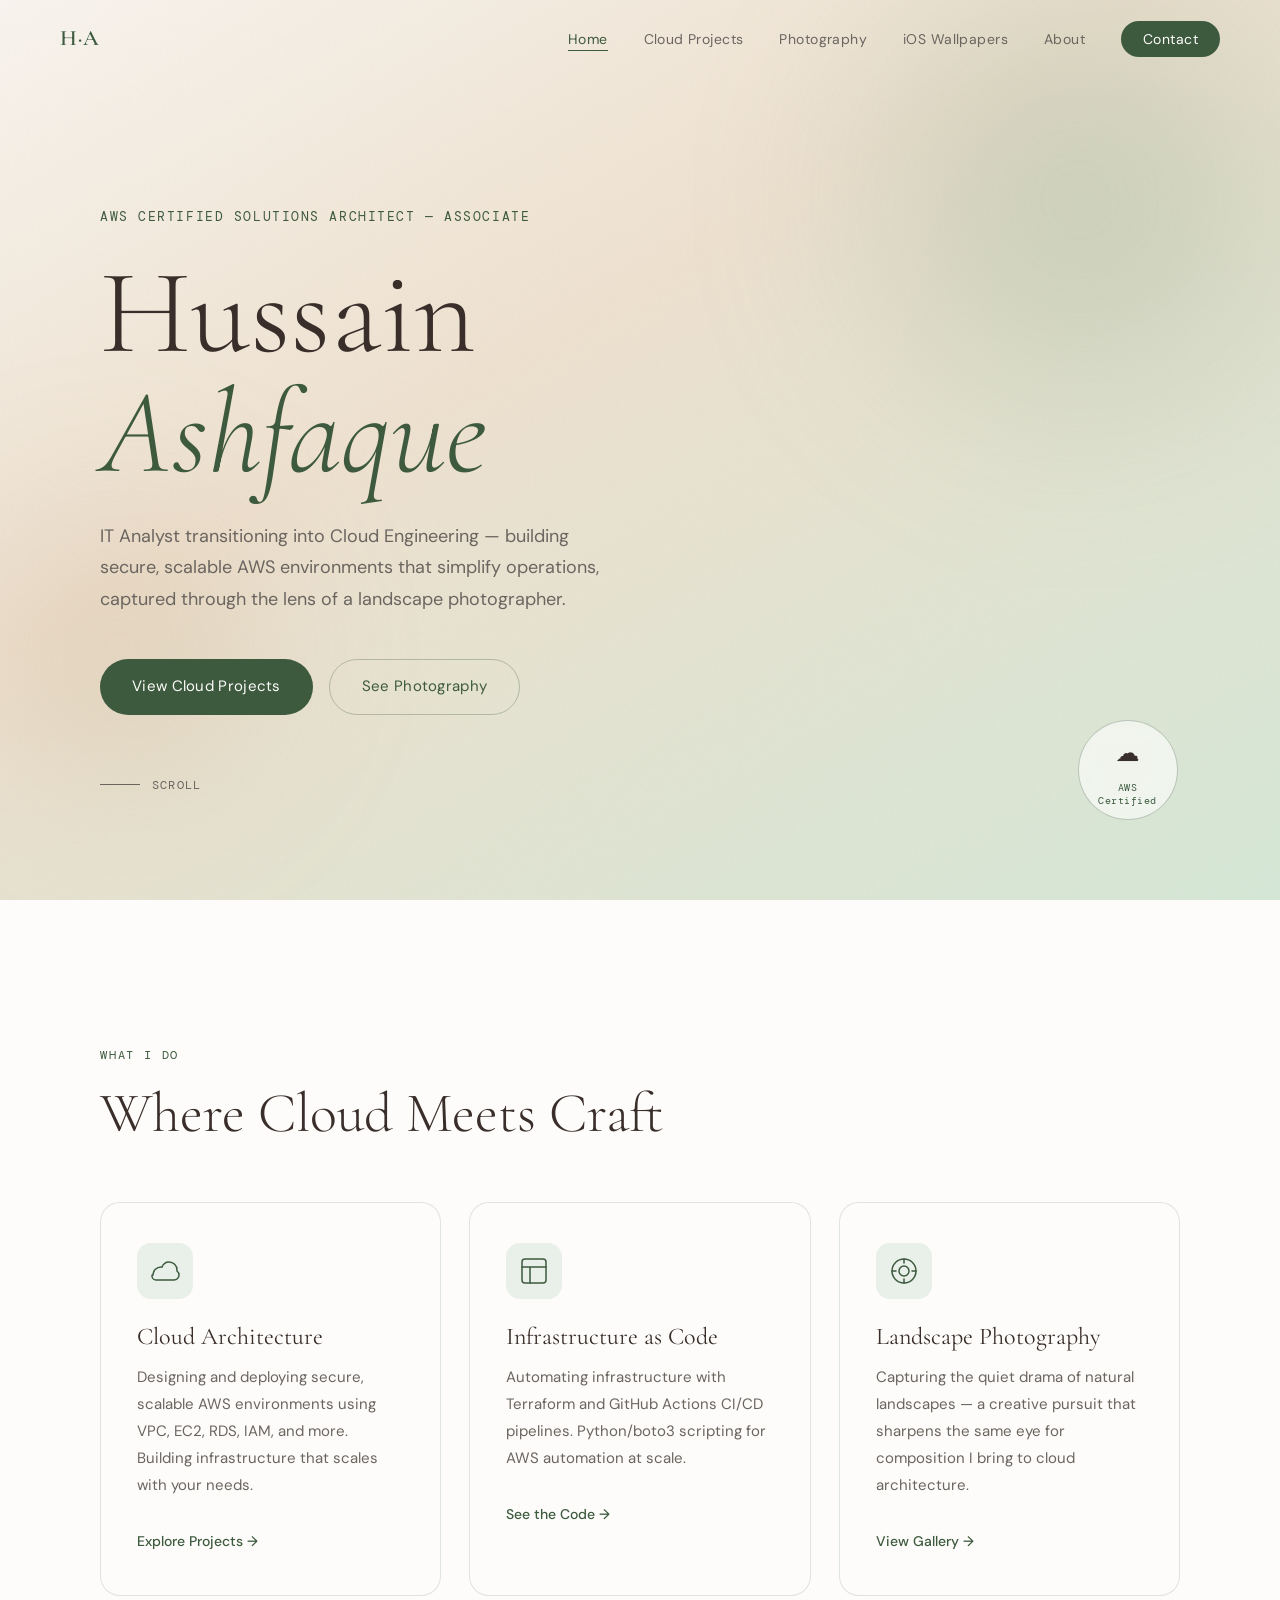
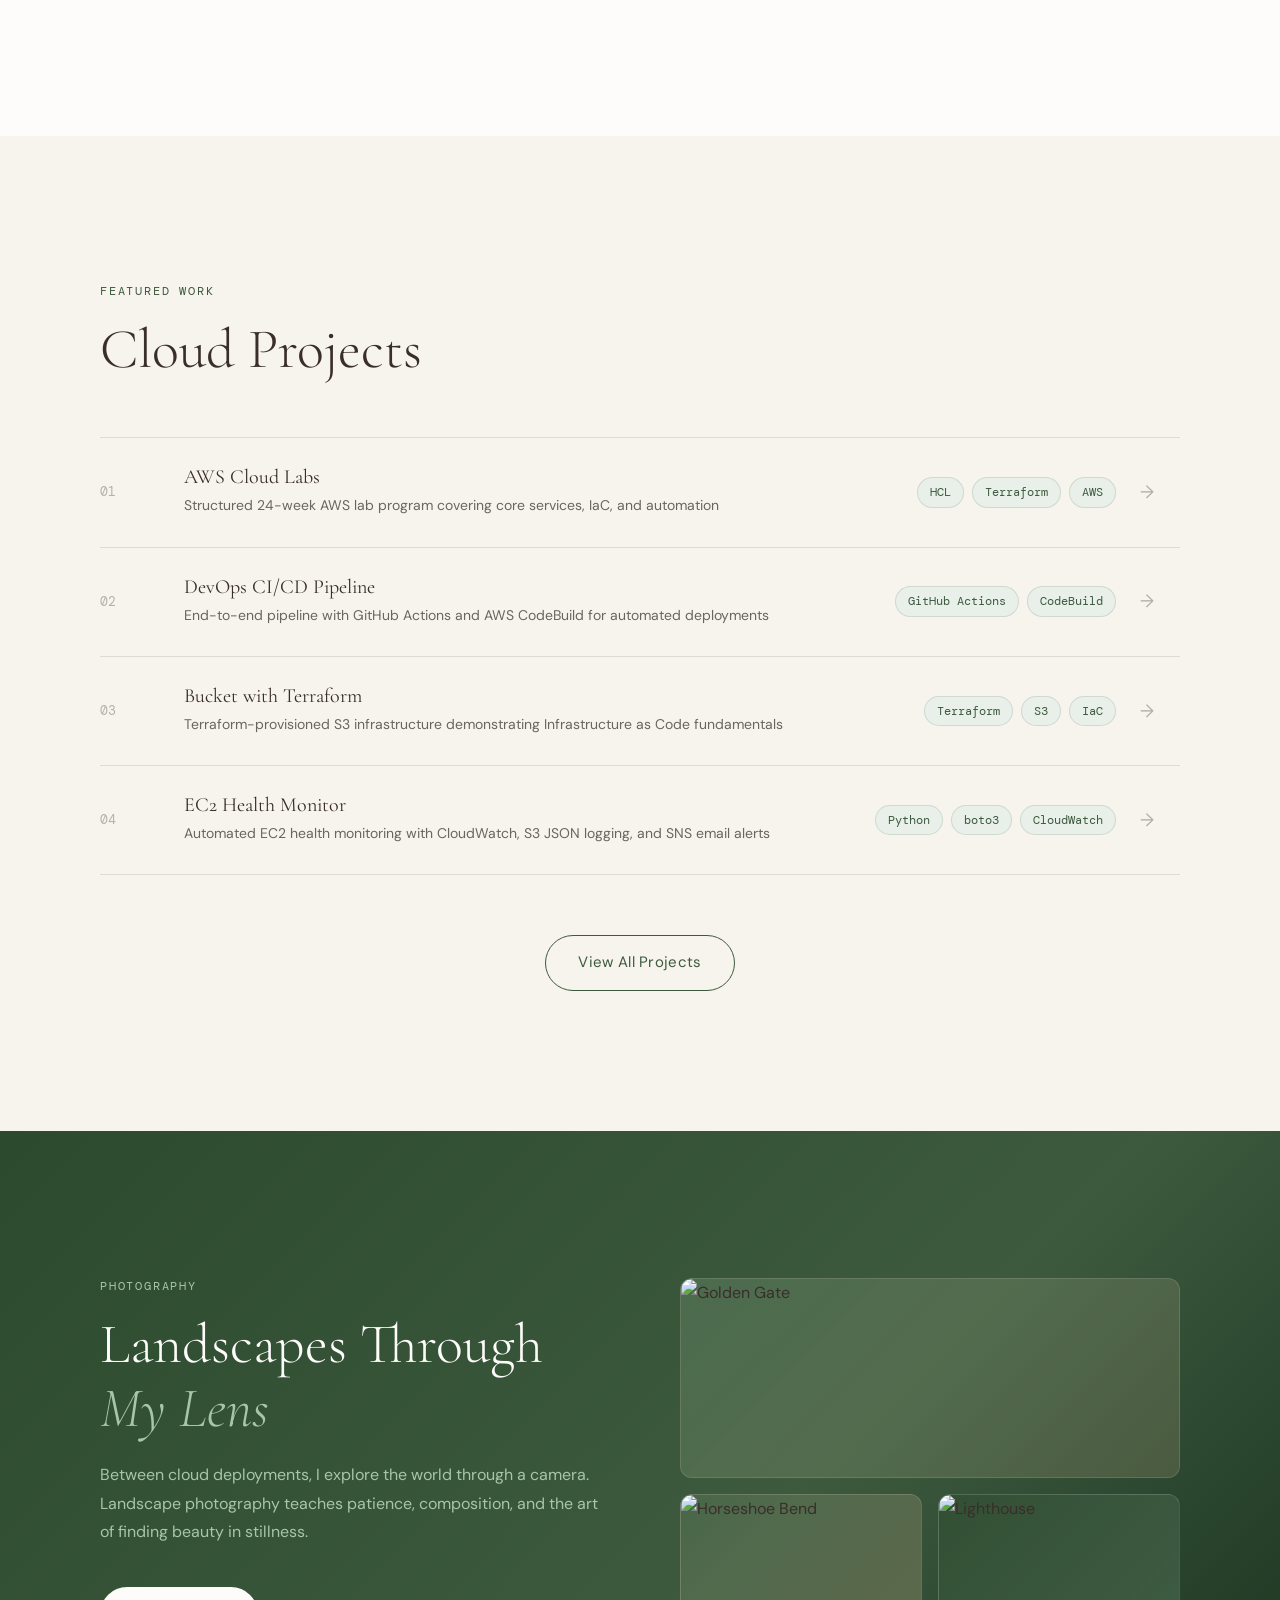
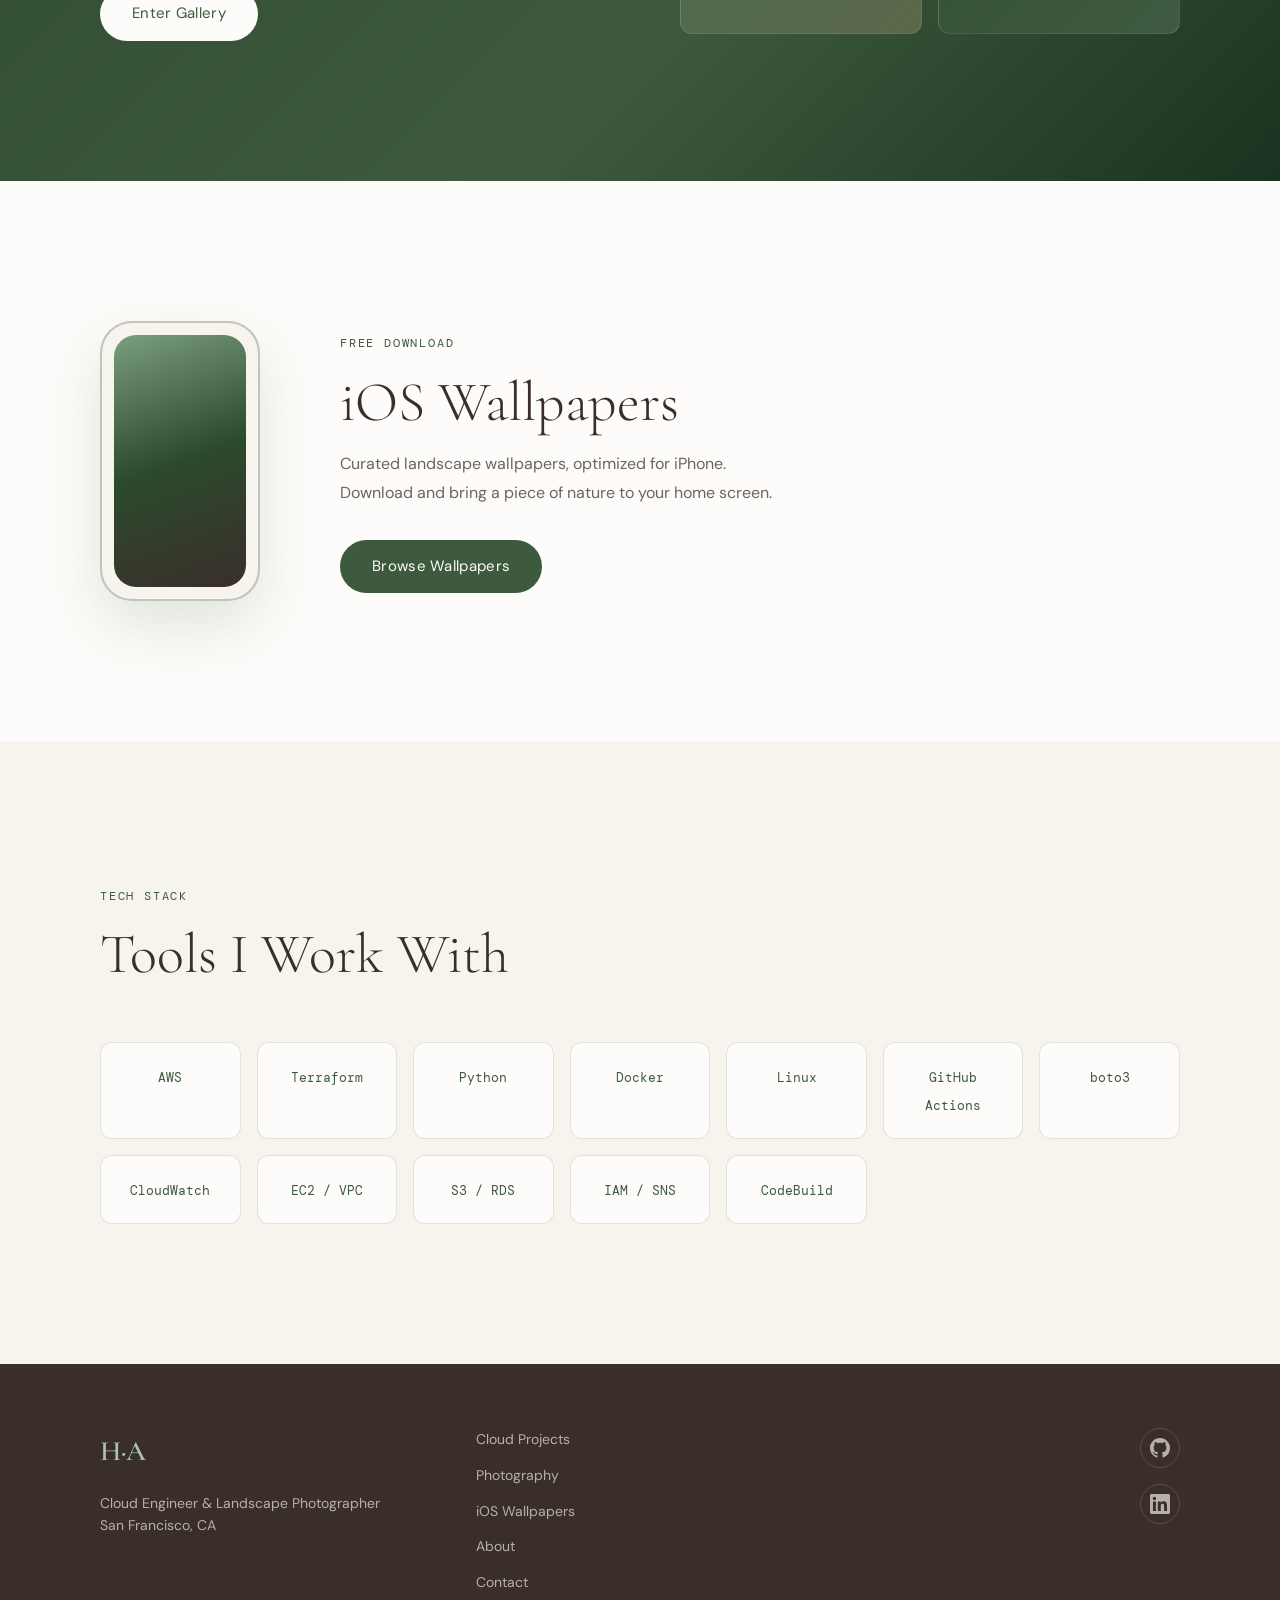
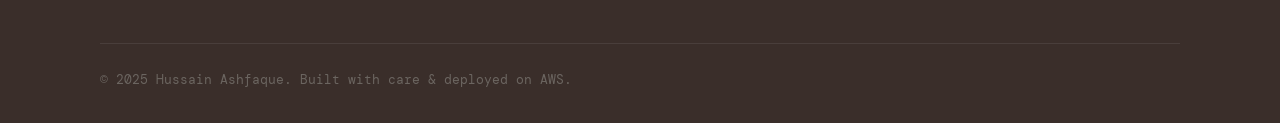
==== index.html @ df6626fd "Updated Photography and wallpapers.html files" ====
<!DOCTYPE html>
<html lang="en">
<head>
  <meta charset="UTF-8" />
  <meta name="viewport" content="width=device-width, initial-scale=1.0" />
  <title>Hussain Ashfaque — Cloud Engineer & Photographer</title>
  <meta name="description" content="AWS Certified Solutions Architect with 4+ years in IT systems and cloud automation. I build secure, scalable AWS environments that simplify operations." />
  <link rel="stylesheet" href="css/main.css" />
  <link rel="preconnect" href="https://fonts.googleapis.com" />
  <link rel="preconnect" href="https://fonts.gstatic.com" crossorigin />
  <link href="https://fonts.googleapis.com/css2?family=Cormorant+Garamond:ital,wght@0,300;0,400;0,600;1,300;1,400&family=DM+Sans:wght@300;400;500&family=DM+Mono:wght@400&display=swap" rel="stylesheet" />
</head>
<body>

  <!-- NAV -->
  <nav class="nav" id="nav">
    <a href="index.html" class="nav-logo">H·A</a>
    <ul class="nav-links">
      <li><a href="index.html" class="nav-link active">Home</a></li>
      <li><a href="pages/aws.html" class="nav-link">Cloud Projects</a></li>
      <li><a href="pages/photography.html" class="nav-link">Photography</a></li>
      <li><a href="pages/wallpapers.html" class="nav-link">iOS Wallpapers</a></li>
      <li><a href="pages/about.html" class="nav-link">About</a></li>
      <li><a href="pages/contact.html" class="nav-link nav-cta">Contact</a></li>
    </ul>
    <button class="nav-hamburger" id="hamburger" aria-label="Menu">
      <span></span><span></span><span></span>
    </button>
  </nav>

  <!-- HERO -->
  <section class="hero">
    <div class="hero-bg">
      <div class="hero-orb hero-orb-1"></div>
      <div class="hero-orb hero-orb-2"></div>
      <div class="hero-grain"></div>
    </div>
    <div class="hero-content">
      <p class="hero-eyebrow fade-up">AWS Certified Solutions Architect — Associate</p>
      <h1 class="hero-name fade-up delay-1">Hussain<br /><em>Ashfaque</em></h1>
      <p class="hero-bio fade-up delay-2">IT Analyst transitioning into Cloud Engineering — building secure, scalable AWS environments that simplify operations, captured through the lens of a landscape photographer.</p>
      <div class="hero-actions fade-up delay-3">
        <a href="pages/aws.html" class="btn btn-primary">View Cloud Projects</a>
        <a href="pages/photography.html" class="btn btn-ghost">See Photography</a>
      </div>
      <div class="hero-scroll fade-up delay-4">
        <span class="scroll-line"></span>
        <span class="scroll-text">Scroll</span>
      </div>
    </div>
    <div class="hero-badge fade-up delay-3">
      <div class="badge-inner">
        <span class="badge-icon">☁️</span>
        <span class="badge-text">AWS<br/>Certified</span>
      </div>
    </div>
  </section>

  <!-- WHAT I DO -->
  <section class="section what-i-do">
    <div class="container">
      <div class="section-header fade-up">
        <span class="section-tag">What I Do</span>
        <h2 class="section-title">Where Cloud Meets Craft</h2>
      </div>
      <div class="cards-grid">
        <div class="card card-feature fade-up">
          <div class="card-icon">
            <svg width="32" height="32" viewBox="0 0 32 32" fill="none"><path d="M4 20C4 15.58 7.58 12 12 12C12.34 12 12.68 12.02 13.01 12.07C14.09 9.12 16.86 7 20 7C24.42 7 28 10.58 28 15C28 15.34 27.98 15.68 27.93 16.01C29.17 16.92 30 18.36 30 20C30 22.76 27.76 25 25 25H7C4.79 25 3 23.21 3 21C3 20.64 3.05 20.3 3.14 19.97" stroke="currentColor" stroke-width="1.5" stroke-linecap="round"/></svg>
          </div>
          <h3 class="card-title">Cloud Architecture</h3>
          <p class="card-text">Designing and deploying secure, scalable AWS environments using VPC, EC2, RDS, IAM, and more. Building infrastructure that scales with your needs.</p>
          <a href="pages/aws.html" class="card-link">Explore Projects →</a>
        </div>
        <div class="card card-feature fade-up delay-1">
          <div class="card-icon">
            <svg width="32" height="32" viewBox="0 0 32 32" fill="none"><rect x="4" y="4" width="24" height="24" rx="3" stroke="currentColor" stroke-width="1.5"/><path d="M4 12H28M12 12V28" stroke="currentColor" stroke-width="1.5" stroke-linecap="round"/></svg>
          </div>
          <h3 class="card-title">Infrastructure as Code</h3>
          <p class="card-text">Automating infrastructure with Terraform and GitHub Actions CI/CD pipelines. Python/boto3 scripting for AWS automation at scale.</p>
          <a href="pages/aws.html" class="card-link">See the Code →</a>
        </div>
        <div class="card card-feature fade-up delay-2">
          <div class="card-icon">
            <svg width="32" height="32" viewBox="0 0 32 32" fill="none"><circle cx="16" cy="16" r="12" stroke="currentColor" stroke-width="1.5"/><circle cx="16" cy="16" r="5" stroke="currentColor" stroke-width="1.5"/><path d="M16 4V8M16 24V28M4 16H8M24 16H28" stroke="currentColor" stroke-width="1.5" stroke-linecap="round"/></svg>
          </div>
          <h3 class="card-title">Landscape Photography</h3>
          <p class="card-text">Capturing the quiet drama of natural landscapes — a creative pursuit that sharpens the same eye for composition I bring to cloud architecture.</p>
          <a href="pages/photography.html" class="card-link">View Gallery →</a>
        </div>
      </div>
    </div>
  </section>

  <!-- FEATURED PROJECTS STRIP -->
  <section class="section featured-strip">
    <div class="container">
      <div class="section-header fade-up">
        <span class="section-tag">Featured Work</span>
        <h2 class="section-title">Cloud Projects</h2>
      </div>
      <div class="projects-list">

        <a href="pages/aws.html" class="project-row fade-up">
          <div class="project-num">01</div>
          <div class="project-info">
            <h3>AWS Cloud Labs</h3>
            <p>Structured 24-week AWS lab program covering core services, IaC, and automation</p>
          </div>
          <div class="project-tags">
            <span class="tag">HCL</span><span class="tag">Terraform</span><span class="tag">AWS</span>
          </div>
          <div class="project-arrow">→</div>
        </a>

        <a href="pages/aws.html" class="project-row fade-up delay-1">
          <div class="project-num">02</div>
          <div class="project-info">
            <h3>DevOps CI/CD Pipeline</h3>
            <p>End-to-end pipeline with GitHub Actions and AWS CodeBuild for automated deployments</p>
          </div>
          <div class="project-tags">
            <span class="tag">GitHub Actions</span><span class="tag">CodeBuild</span>
          </div>
          <div class="project-arrow">→</div>
        </a>

        <a href="pages/aws.html" class="project-row fade-up delay-2">
          <div class="project-num">03</div>
          <div class="project-info">
            <h3>Bucket with Terraform</h3>
            <p>Terraform-provisioned S3 infrastructure demonstrating Infrastructure as Code fundamentals</p>
          </div>
          <div class="project-tags">
            <span class="tag">Terraform</span><span class="tag">S3</span><span class="tag">IaC</span>
          </div>
          <div class="project-arrow">→</div>
        </a>

        <a href="pages/aws.html" class="project-row fade-up delay-3">
          <div class="project-num">04</div>
          <div class="project-info">
            <h3>EC2 Health Monitor</h3>
            <p>Automated EC2 health monitoring with CloudWatch, S3 JSON logging, and SNS email alerts</p>
          </div>
          <div class="project-tags">
            <span class="tag">Python</span><span class="tag">boto3</span><span class="tag">CloudWatch</span>
          </div>
          <div class="project-arrow">→</div>
        </a>

      </div>
      <div class="section-cta fade-up">
        <a href="pages/aws.html" class="btn btn-outline">View All Projects</a>
      </div>
    </div>
  </section>

  <!-- PHOTOGRAPHY TEASER -->
  <section class="section photo-teaser">
    <div class="photo-teaser-bg"></div>
    <div class="container">
      <div class="photo-teaser-inner fade-up">
        <div class="photo-teaser-text">
          <span class="section-tag light">Photography</span>
          <h2 class="section-title light">Landscapes Through<br /><em style="color:#A8C5AC;font-style:italic;">My Lens</em></h2>
          <p class="photo-teaser-desc">Between cloud deployments, I explore the world through a camera. Landscape photography teaches patience, composition, and the art of finding beauty in stillness.</p>
          <a href="pages/photography.html" class="btn btn-light">Enter Gallery</a>
        </div>
        <div class="photo-teaser-grid">
          <div class="photo-placeholder p1" style="overflow:hidden;border-radius:12px;">
            <img src="https://dr7d2fsy81lyi.cloudfront.net/photos/photo-08.JPG" alt="Golden Gate" style="width:100%;height:200px;object-fit:cover;display:block;transition:transform 0.4s;" onmouseover="this.style.transform='scale(1.04)'" onmouseout="this.style.transform='scale(1)'" />
          </div>
          <div class="photo-placeholder p2" style="overflow:hidden;border-radius:12px;">
            <img src="https://dr7d2fsy81lyi.cloudfront.net/photos/photo-18.JPG" alt="Horseshoe Bend" style="width:100%;height:140px;object-fit:cover;display:block;transition:transform 0.4s;" onmouseover="this.style.transform='scale(1.04)'" onmouseout="this.style.transform='scale(1)'" />
          </div>
          <div class="photo-placeholder p3" style="overflow:hidden;border-radius:12px;">
            <img src="https://dr7d2fsy81lyi.cloudfront.net/photos/photo-13.JPG" alt="Lighthouse" style="width:100%;height:140px;object-fit:cover;display:block;transition:transform 0.4s;" onmouseover="this.style.transform='scale(1.04)'" onmouseout="this.style.transform='scale(1)'" />
          </div>
        </div>
      </div>
    </div>
  </section>

  <!-- WALLPAPER CTA -->
  <section class="section wallpaper-cta">
    <div class="container">
      <div class="wallpaper-cta-inner fade-up">
        <div class="phone-mockup">
          <div class="phone-screen"></div>
        </div>
        <div class="wallpaper-text">
          <span class="section-tag">Free Download</span>
          <h2 class="section-title">iOS Wallpapers</h2>
          <p>Curated landscape wallpapers, optimized for iPhone. Download and bring a piece of nature to your home screen.</p>
          <a href="pages/wallpapers.html" class="btn btn-primary">Browse Wallpapers</a>
        </div>
      </div>
    </div>
  </section>

  <!-- TECH STACK -->
  <section class="section tech-stack">
    <div class="container">
      <div class="section-header fade-up">
        <span class="section-tag">Tech Stack</span>
        <h2 class="section-title">Tools I Work With</h2>
      </div>
      <div class="tech-grid fade-up">
        <div class="tech-item"><span class="tech-name">AWS</span></div>
        <div class="tech-item"><span class="tech-name">Terraform</span></div>
        <div class="tech-item"><span class="tech-name">Python</span></div>
        <div class="tech-item"><span class="tech-name">Docker</span></div>
        <div class="tech-item"><span class="tech-name">Linux</span></div>
        <div class="tech-item"><span class="tech-name">GitHub Actions</span></div>
        <div class="tech-item"><span class="tech-name">boto3</span></div>
        <div class="tech-item"><span class="tech-name">CloudWatch</span></div>
        <div class="tech-item"><span class="tech-name">EC2 / VPC</span></div>
        <div class="tech-item"><span class="tech-name">S3 / RDS</span></div>
        <div class="tech-item"><span class="tech-name">IAM / SNS</span></div>
        <div class="tech-item"><span class="tech-name">CodeBuild</span></div>
      </div>
    </div>
  </section>

  <!-- FOOTER -->
  <footer class="footer">
    <div class="container">
      <div class="footer-inner">
        <div class="footer-left">
          <a href="index.html" class="footer-logo">H·A</a>
          <p class="footer-tagline">Cloud Engineer & Landscape Photographer<br/>San Francisco, CA</p>
        </div>
        <div class="footer-links">
          <a href="pages/aws.html">Cloud Projects</a>
          <a href="pages/photography.html">Photography</a>
          <a href="pages/wallpapers.html">iOS Wallpapers</a>
          <a href="pages/about.html">About</a>
          <a href="pages/contact.html">Contact</a>
        </div>
        <div class="footer-social">
          <a href="https://github.com/nainashee" target="_blank" class="social-link" aria-label="GitHub">
            <svg width="20" height="20" viewBox="0 0 24 24" fill="currentColor"><path d="M12 0C5.37 0 0 5.37 0 12c0 5.31 3.435 9.795 8.205 11.385.6.105.825-.255.825-.57 0-.285-.015-1.23-.015-2.235-3.015.555-3.795-.735-4.035-1.41-.135-.345-.72-1.41-1.23-1.695-.42-.225-1.02-.78-.015-.795.945-.015 1.62.87 1.845 1.23 1.08 1.815 2.805 1.305 3.495.99.105-.78.42-1.305.765-1.605-2.67-.3-5.46-1.335-5.46-5.925 0-1.305.465-2.385 1.23-3.225-.12-.3-.54-1.53.12-3.18 0 0 1.005-.315 3.3 1.23.96-.27 1.98-.405 3-.405s2.04.135 3 .405c2.295-1.56 3.3-1.23 3.3-1.23.66 1.65.24 2.88.12 3.18.765.84 1.23 1.905 1.23 3.225 0 4.605-2.805 5.625-5.475 5.925.435.375.81 1.095.81 2.22 0 1.605-.015 2.895-.015 3.3 0 .315.225.69.825.57A12.02 12.02 0 0 0 24 12c0-6.63-5.37-12-12-12z"/></svg>
          </a>
          <a href="https://www.linkedin.com/in/hussain-ashfaque/" target="_blank" class="social-link" aria-label="LinkedIn">
            <svg width="20" height="20" viewBox="0 0 24 24" fill="currentColor"><path d="M20.447 20.452h-3.554v-5.569c0-1.328-.027-3.037-1.852-3.037-1.853 0-2.136 1.445-2.136 2.939v5.667H9.351V9h3.414v1.561h.046c.477-.9 1.637-1.85 3.37-1.85 3.601 0 4.267 2.37 4.267 5.455v6.286zM5.337 7.433a2.062 2.062 0 0 1-2.063-2.065 2.064 2.064 0 1 1 2.063 2.065zm1.782 13.019H3.555V9h3.564v11.452zM22.225 0H1.771C.792 0 0 .774 0 1.729v20.542C0 23.227.792 24 1.771 24h20.451C23.2 24 24 23.227 24 22.271V1.729C24 .774 23.2 0 22.222 0h.003z"/></svg>
          </a>
        </div>
      </div>
      <div class="footer-bottom">
        <p>© 2025 Hussain Ashfaque. Built with care & deployed on AWS.</p>
      </div>
    </div>
  </footer>

  <script src="js/main.js"></script>
</body>
</html>
---- css/main.css ----
/* =============================================
   HUSSAIN ASHFAQUE PORTFOLIO — DESIGN SYSTEM
   Nature-inspired · Earthy Greens · Modern
   ============================================= */

:root {
  /* Earthy Green Palette */
  --moss:        #3D5A3E;
  --forest:      #2C4A2D;
  --sage:        #7A9E7E;
  --sage-light:  #A8C5AC;
  --sage-pale:   #E8F0E9;
  --clay:        #8B6355;
  --sand:        #C4A882;
  --sand-light:  #EDE0CE;
  --cream:       #F7F3ED;
  --bark:        #3A2E2A;
  --stone:       #6B6560;
  --stone-light: #B5B0AB;
  --white:       #FDFCFA;

  /* Functional */
  --bg:          var(--white);
  --bg-section:  var(--cream);
  --text:        var(--bark);
  --text-muted:  var(--stone);
  --border:      rgba(61,90,62,0.15);
  --border-dark: rgba(61,90,62,0.3);
  --accent:      var(--moss);
  --accent-dark: var(--forest);

  /* Typography */
  --font-serif:  'Cormorant Garamond', Georgia, serif;
  --font-sans:   'DM Sans', system-ui, sans-serif;
  --font-mono:   'DM Mono', monospace;

  /* Spacing */
  --section-pad: clamp(80px, 12vw, 140px);
  --container:   1200px;
  --radius:      12px;
  --radius-lg:   20px;

  /* Transitions */
  --ease:        cubic-bezier(0.25, 0.46, 0.45, 0.94);
  --ease-spring: cubic-bezier(0.34, 1.56, 0.64, 1);
}

/* ── RESET ── */
*, *::before, *::after { box-sizing: border-box; margin: 0; padding: 0; }
html { scroll-behavior: smooth; -webkit-font-smoothing: antialiased; }
body {
  font-family: var(--font-sans);
  background: var(--bg);
  color: var(--text);
  font-size: 16px;
  line-height: 1.7;
  overflow-x: hidden;
}
img { display: block; max-width: 100%; }
a { text-decoration: none; color: inherit; }
ul { list-style: none; }
button { cursor: pointer; border: none; background: none; font-family: inherit; }

/* ── TYPOGRAPHY ── */
h1, h2, h3, h4 { font-family: var(--font-serif); font-weight: 300; line-height: 1.15; }
h1 { font-size: clamp(52px, 8vw, 96px); }
h2 { font-size: clamp(36px, 5vw, 56px); }
h3 { font-size: clamp(22px, 3vw, 28px); font-weight: 400; }
p  { font-size: 16px; color: var(--text-muted); line-height: 1.8; }
em { font-style: italic; color: var(--moss); }

/* ── CONTAINER ── */
.container {
  max-width: var(--container);
  margin: 0 auto;
  padding: 0 clamp(20px, 5vw, 60px);
}

/* ── SCROLL ANIMATIONS ── */
.fade-up {
  opacity: 0;
  transform: translateY(32px);
  transition: opacity 0.8s var(--ease), transform 0.8s var(--ease);
}
.fade-up.visible { opacity: 1; transform: translateY(0); }
.delay-1 { transition-delay: 0.1s !important; }
.delay-2 { transition-delay: 0.2s !important; }
.delay-3 { transition-delay: 0.3s !important; }
.delay-4 { transition-delay: 0.4s !important; }

/* ══════════════════════════════════════════════
   NAV
══════════════════════════════════════════════ */
.nav {
  position: fixed; top: 0; left: 0; right: 0; z-index: 100;
  display: flex; align-items: center; justify-content: space-between;
  padding: 20px clamp(20px, 5vw, 60px);
  transition: background 0.4s var(--ease), backdrop-filter 0.4s, padding 0.3s;
}
.nav.scrolled {
  background: rgba(253, 252, 250, 0.92);
  backdrop-filter: blur(16px);
  padding: 14px clamp(20px, 5vw, 60px);
  border-bottom: 1px solid var(--border);
}
.nav-logo {
  font-family: var(--font-serif);
  font-size: 22px;
  font-weight: 600;
  color: var(--moss);
  letter-spacing: 0.05em;
  transition: color 0.2s;
}
.nav-logo:hover { color: var(--forest); }
.nav-links {
  display: flex; align-items: center; gap: 36px;
}
.nav-link {
  font-size: 14px; font-weight: 400;
  color: var(--text-muted);
  letter-spacing: 0.03em;
  transition: color 0.2s;
  position: relative;
}
.nav-link::after {
  content: '';
  position: absolute; bottom: -3px; left: 0; right: 0; height: 1px;
  background: var(--moss);
  transform: scaleX(0);
  transform-origin: left;
  transition: transform 0.3s var(--ease);
}
.nav-link:hover, .nav-link.active { color: var(--moss); }
.nav-link:hover::after, .nav-link.active::after { transform: scaleX(1); }
.nav-cta {
  padding: 9px 22px;
  background: var(--moss);
  color: var(--white) !important;
  border-radius: 100px;
  transition: background 0.2s, transform 0.2s !important;
}
.nav-cta::after { display: none !important; }
.nav-cta:hover { background: var(--forest); transform: translateY(-1px) !important; }
.nav-hamburger { display: none; flex-direction: column; gap: 5px; }
.nav-hamburger span {
  display: block; width: 24px; height: 1.5px;
  background: var(--text);
  transition: transform 0.3s;
}

/* ══════════════════════════════════════════════
   HERO
══════════════════════════════════════════════ */
.hero {
  min-height: 100vh;
  display: flex; align-items: center;
  position: relative; overflow: hidden;
  padding-top: 100px;
}
.hero-bg {
  position: absolute; inset: 0; z-index: 0;
  background: linear-gradient(150deg, var(--cream) 0%, var(--sand-light) 40%, #d4e6d5 100%);
}
.hero-orb {
  position: absolute; border-radius: 50%;
  filter: blur(80px); opacity: 0.35;
}
.hero-orb-1 {
  width: 600px; height: 600px;
  background: radial-gradient(circle, var(--sage) 0%, transparent 70%);
  top: -100px; right: -100px;
  animation: orbFloat 8s ease-in-out infinite;
}
.hero-orb-2 {
  width: 400px; height: 400px;
  background: radial-gradient(circle, var(--sand) 0%, transparent 70%);
  bottom: 50px; left: -80px;
  animation: orbFloat 10s ease-in-out infinite reverse;
}
@keyframes orbFloat {
  0%, 100% { transform: translate(0, 0) scale(1); }
  50% { transform: translate(20px, -30px) scale(1.05); }
}
.hero-grain {
  position: absolute; inset: 0;
  background-image: url("data:image/svg+xml,%3Csvg viewBox='0 0 256 256' xmlns='http://www.w3.org/2000/svg'%3E%3Cfilter id='noise'%3E%3CfeTurbulence type='fractalNoise' baseFrequency='0.9' numOctaves='4' stitchTiles='stitch'/%3E%3C/filter%3E%3Crect width='100%25' height='100%25' filter='url(%23noise)' opacity='0.04'/%3E%3C/svg%3E");
  opacity: 0.5;
}
.hero-content {
  position: relative; z-index: 1;
  max-width: var(--container);
  margin: 0 auto;
  padding: 0 clamp(20px, 5vw, 60px);
  width: 100%;
}
.hero-eyebrow {
  font-family: var(--font-mono);
  font-size: 13px;
  color: var(--moss);
  letter-spacing: 0.12em;
  text-transform: uppercase;
  margin-bottom: 24px;
}
.hero-name {
  font-size: clamp(64px, 10vw, 120px);
  font-weight: 300;
  line-height: 1.0;
  color: var(--bark);
  margin-bottom: 28px;
  max-width: 700px;
}
.hero-bio {
  font-size: 18px;
  color: var(--stone);
  max-width: 520px;
  line-height: 1.75;
  margin-bottom: 44px;
}
.hero-actions { display: flex; gap: 16px; flex-wrap: wrap; margin-bottom: 60px; }
.hero-scroll {
  display: flex; align-items: center; gap: 12px;
}
.scroll-line {
  display: block; width: 40px; height: 1px;
  background: var(--stone);
  animation: scrollLine 2s ease-in-out infinite;
}
@keyframes scrollLine {
  0%,100% { width: 40px; opacity: 1; }
  50% { width: 60px; opacity: 0.5; }
}
.scroll-text {
  font-size: 12px;
  font-family: var(--font-mono);
  color: var(--stone);
  letter-spacing: 0.1em;
  text-transform: uppercase;
}
.hero-badge {
  position: absolute; right: clamp(40px, 8vw, 120px); bottom: 80px;
  z-index: 1;
}
.badge-inner {
  display: flex; flex-direction: column; align-items: center;
  gap: 8px;
  width: 100px; height: 100px;
  border: 1px solid var(--border-dark);
  border-radius: 50%;
  justify-content: center;
  background: rgba(255,255,255,0.6);
  backdrop-filter: blur(10px);
  animation: badgeSpin 20s linear infinite;
}
@keyframes badgeSpin {
  0% { transform: rotate(0deg); }
  100% { transform: rotate(360deg); }
}
.badge-inner .badge-icon { font-size: 24px; }
.badge-inner .badge-text {
  font-family: var(--font-mono);
  font-size: 10px; text-align: center;
  line-height: 1.3;
  color: var(--moss); letter-spacing: 0.05em;
}

/* ══════════════════════════════════════════════
   BUTTONS
══════════════════════════════════════════════ */
.btn {
  display: inline-flex; align-items: center;
  gap: 8px;
  padding: 14px 32px;
  border-radius: 100px;
  font-family: var(--font-sans);
  font-size: 15px; font-weight: 400;
  letter-spacing: 0.02em;
  transition: all 0.25s var(--ease);
}
.btn-primary {
  background: var(--moss);
  color: var(--white);
}
.btn-primary:hover {
  background: var(--forest);
  transform: translateY(-2px);
  box-shadow: 0 8px 24px rgba(61,90,62,0.3);
}
.btn-ghost {
  background: transparent;
  color: var(--moss);
  border: 1px solid var(--border-dark);
}
.btn-ghost:hover {
  background: var(--moss);
  color: var(--white);
  border-color: var(--moss);
  transform: translateY(-2px);
}
.btn-outline {
  background: transparent;
  color: var(--moss);
  border: 1px solid var(--moss);
}
.btn-outline:hover {
  background: var(--moss);
  color: var(--white);
  transform: translateY(-2px);
}
.btn-light {
  background: var(--white);
  color: var(--moss);
}
.btn-light:hover {
  background: var(--cream);
  transform: translateY(-2px);
  box-shadow: 0 8px 24px rgba(0,0,0,0.12);
}

/* ══════════════════════════════════════════════
   SECTION COMMON
══════════════════════════════════════════════ */
.section { padding: var(--section-pad) 0; }
.section-tag {
  display: inline-block;
  font-family: var(--font-mono);
  font-size: 12px;
  color: var(--moss);
  letter-spacing: 0.15em;
  text-transform: uppercase;
  margin-bottom: 16px;
}
.section-tag.light { color: var(--sage-light); }
.section-title { margin-bottom: 48px; color: var(--bark); }
.section-title.light { color: var(--white); }
.section-header { margin-bottom: 0; }
.section-cta { text-align: center; margin-top: 60px; }

/* ══════════════════════════════════════════════
   WHAT I DO — CARDS
══════════════════════════════════════════════ */
.what-i-do { background: var(--bg); }
.cards-grid {
  display: grid;
  grid-template-columns: repeat(auto-fit, minmax(300px, 1fr));
  gap: 28px;
  margin-top: 56px;
}
.card {
  padding: 40px 36px;
  border-radius: var(--radius-lg);
  border: 1px solid var(--border);
  background: var(--white);
  transition: transform 0.3s var(--ease), box-shadow 0.3s var(--ease), border-color 0.3s;
}
.card:hover {
  transform: translateY(-6px);
  box-shadow: 0 20px 60px rgba(61,90,62,0.1);
  border-color: var(--border-dark);
}
.card-icon {
  width: 56px; height: 56px;
  border-radius: 14px;
  background: var(--sage-pale);
  display: flex; align-items: center; justify-content: center;
  margin-bottom: 24px;
  color: var(--moss);
  transition: background 0.2s, transform 0.3s var(--ease-spring);
}
.card:hover .card-icon {
  background: var(--moss);
  color: var(--white);
  transform: scale(1.05) rotate(-3deg);
}
.card-title {
  font-size: 24px; margin-bottom: 14px; color: var(--bark);
}
.card-text { margin-bottom: 28px; font-size: 15px; }
.card-link {
  font-size: 14px; font-weight: 500;
  color: var(--moss);
  display: inline-flex; align-items: center; gap: 6px;
  transition: gap 0.2s;
}
.card-link:hover { gap: 10px; }

/* ══════════════════════════════════════════════
   FEATURED PROJECTS
══════════════════════════════════════════════ */
.featured-strip { background: var(--bg-section); }
.projects-list {
  display: flex; flex-direction: column; gap: 0;
  margin-top: 56px;
  border-top: 1px solid var(--border);
}
.project-row {
  display: grid;
  grid-template-columns: 60px 1fr auto 40px;
  align-items: center;
  gap: 24px;
  padding: 28px 0;
  border-bottom: 1px solid var(--border);
  transition: background 0.2s, padding 0.2s;
  cursor: pointer;
}
.project-row:hover {
  padding-left: 16px;
  padding-right: 16px;
  background: var(--white);
  border-radius: var(--radius);
  border-color: transparent;
}
.project-num {
  font-family: var(--font-mono);
  font-size: 13px;
  color: var(--stone-light);
}
.project-info h3 { font-size: 20px; margin-bottom: 4px; color: var(--bark); }
.project-info p { font-size: 14px; margin: 0; }
.project-tags { display: flex; gap: 8px; flex-wrap: wrap; justify-content: flex-end; }
.tag {
  display: inline-block;
  padding: 4px 12px;
  border-radius: 100px;
  font-size: 12px;
  font-family: var(--font-mono);
  background: var(--sage-pale);
  color: var(--moss);
  border: 1px solid var(--border);
}
.project-arrow {
  font-size: 18px;
  color: var(--stone-light);
  transition: transform 0.2s, color 0.2s;
}
.project-row:hover .project-arrow {
  transform: translate(4px, -2px);
  color: var(--moss);
}

/* ══════════════════════════════════════════════
   PHOTOGRAPHY TEASER
══════════════════════════════════════════════ */
.photo-teaser {
  background: var(--forest);
  position: relative; overflow: hidden;
}
.photo-teaser-bg {
  position: absolute; inset: 0;
  background: linear-gradient(135deg, var(--forest) 0%, var(--moss) 60%, #1a3320 100%);
}
.photo-teaser-inner {
  position: relative; z-index: 1;
  display: grid;
  grid-template-columns: 1fr 1fr;
  gap: 80px; align-items: center;
}
.photo-teaser-text .section-title { margin-bottom: 20px; }
.photo-teaser-desc {
  color: var(--sage-light);
  margin-bottom: 40px;
  font-size: 16px;
}
.photo-teaser-grid {
  display: grid;
  grid-template-columns: 1fr 1fr;
  grid-template-rows: auto auto;
  gap: 16px;
}
.photo-placeholder {
  border-radius: var(--radius);
  background: rgba(255,255,255,0.08);
  border: 1px solid rgba(255,255,255,0.12);
  transition: transform 0.3s var(--ease);
}
.photo-placeholder:hover { transform: scale(1.02); }
.p1 { height: 200px; grid-column: 1 / -1; background: linear-gradient(135deg, rgba(122,158,126,0.3), rgba(196,168,130,0.2)); }
.p2 { height: 140px; background: linear-gradient(135deg, rgba(122,158,126,0.2), rgba(196,168,130,0.3)); }
.p3 { height: 140px; background: linear-gradient(135deg, rgba(44,74,45,0.4), rgba(122,158,126,0.3)); }

/* ══════════════════════════════════════════════
   WALLPAPER CTA
══════════════════════════════════════════════ */
.wallpaper-cta { background: var(--bg); }
.wallpaper-cta-inner {
  display: flex; align-items: center;
  gap: 80px;
}
.phone-mockup {
  flex-shrink: 0;
  width: 160px; height: 280px;
  border: 2px solid var(--border-dark);
  border-radius: 32px;
  padding: 12px;
  background: var(--cream);
  box-shadow: 0 24px 60px rgba(61,90,62,0.15);
  transition: transform 0.4s var(--ease-spring);
}
.wallpaper-cta-inner:hover .phone-mockup { transform: rotate(-3deg) translateY(-8px); }
.phone-screen {
  width: 100%; height: 100%;
  border-radius: 22px;
  background: linear-gradient(160deg, var(--sage) 0%, var(--forest) 50%, var(--bark) 100%);
}
.wallpaper-text .section-title { margin-bottom: 16px; }
.wallpaper-text p { margin-bottom: 32px; max-width: 440px; }

/* ══════════════════════════════════════════════
   TECH STACK
══════════════════════════════════════════════ */
.tech-stack { background: var(--bg-section); }
.tech-grid {
  display: grid;
  grid-template-columns: repeat(auto-fill, minmax(140px, 1fr));
  gap: 16px;
  margin-top: 56px;
}
.tech-item {
  padding: 20px 16px;
  border-radius: var(--radius);
  border: 1px solid var(--border);
  background: var(--white);
  text-align: center;
  transition: all 0.25s var(--ease);
}
.tech-item:hover {
  border-color: var(--moss);
  background: var(--sage-pale);
  transform: translateY(-3px);
}
.tech-name {
  font-family: var(--font-mono);
  font-size: 13px;
  color: var(--moss);
  font-weight: 400;
}

/* ══════════════════════════════════════════════
   FOOTER
══════════════════════════════════════════════ */
.footer {
  background: var(--bark);
  color: var(--stone-light);
  padding: 64px 0 32px;
}
.footer-inner {
  display: grid;
  grid-template-columns: 1fr 1fr 1fr;
  gap: 48px;
  margin-bottom: 48px;
}
.footer-logo {
  font-family: var(--font-serif);
  font-size: 28px; font-weight: 600;
  color: var(--sage-light);
  display: block; margin-bottom: 16px;
}
.footer-tagline {
  font-size: 14px; color: var(--stone-light); line-height: 1.6;
}
.footer-links {
  display: flex; flex-direction: column; gap: 12px;
}
.footer-links a {
  font-size: 14px; color: var(--stone-light);
  transition: color 0.2s;
}
.footer-links a:hover { color: var(--sage-light); }
.footer-social {
  display: flex; flex-direction: column; gap: 16px; align-items: flex-end;
}
.social-link {
  display: flex; align-items: center; justify-content: center;
  width: 40px; height: 40px;
  border-radius: 50%;
  border: 1px solid rgba(255,255,255,0.15);
  color: var(--stone-light);
  transition: all 0.2s;
}
.social-link:hover {
  border-color: var(--sage);
  color: var(--sage-light);
  transform: translateY(-2px);
}
.footer-bottom {
  border-top: 1px solid rgba(255,255,255,0.08);
  padding-top: 24px;
}
.footer-bottom p {
  font-size: 13px;
  font-family: var(--font-mono);
  color: var(--stone);
}

/* ══════════════════════════════════════════════
   PAGE HEADER (inner pages)
══════════════════════════════════════════════ */
.page-header {
  padding: 140px 0 80px;
  background: linear-gradient(150deg, var(--cream) 0%, var(--sage-pale) 100%);
  border-bottom: 1px solid var(--border);
}
.page-header .section-tag { display: block; margin-bottom: 16px; }
.page-header h1 { font-size: clamp(48px, 7vw, 80px); color: var(--bark); }
.page-header p { font-size: 18px; max-width: 560px; margin-top: 16px; }

/* ══════════════════════════════════════════════
   AWS PAGE
══════════════════════════════════════════════ */
.aws-grid {
  display: grid;
  grid-template-columns: repeat(auto-fill, minmax(340px, 1fr));
  gap: 28px;
  margin-top: 60px;
}
.aws-card {
  border-radius: var(--radius-lg);
  border: 1px solid var(--border);
  background: var(--white);
  overflow: hidden;
  transition: transform 0.3s var(--ease), box-shadow 0.3s;
  display: flex; flex-direction: column;
}
.aws-card:hover {
  transform: translateY(-8px);
  box-shadow: 0 24px 60px rgba(61,90,62,0.12);
}
.aws-card-header {
  padding: 32px 32px 24px;
  background: linear-gradient(135deg, var(--sage-pale), var(--sand-light));
  border-bottom: 1px solid var(--border);
  display: flex; align-items: flex-start; justify-content: space-between;
  gap: 16px;
}
.aws-card-icon {
  width: 48px; height: 48px;
  border-radius: 12px;
  background: var(--white);
  display: flex; align-items: center; justify-content: center;
  font-size: 22px;
  flex-shrink: 0;
  box-shadow: 0 2px 8px rgba(0,0,0,0.08);
}
.aws-card-body { padding: 28px 32px; flex: 1; }
.aws-card-body h3 { font-size: 20px; margin-bottom: 10px; }
.aws-card-body p { font-size: 14px; line-height: 1.75; margin-bottom: 20px; }
.aws-card-tags { display: flex; gap: 8px; flex-wrap: wrap; margin-bottom: 24px; }
.aws-card-footer {
  padding: 20px 32px;
  border-top: 1px solid var(--border);
}
.aws-card-link {
  display: inline-flex; align-items: center; gap: 8px;
  font-size: 14px; font-weight: 400;
  color: var(--moss);
  transition: gap 0.2s;
}
.aws-card-link:hover { gap: 12px; }
.aws-card-link svg { transition: transform 0.2s; }
.aws-card-link:hover svg { transform: translateX(3px); }

/* ══════════════════════════════════════════════
   PHOTOGRAPHY PAGE
══════════════════════════════════════════════ */
.photo-gallery {
  columns: 3;
  column-gap: 20px;
  margin-top: 60px;
}
.photo-item {
  break-inside: avoid;
  margin-bottom: 20px;
  border-radius: var(--radius);
  overflow: hidden;
  position: relative;
  cursor: pointer;
}
.photo-item img {
  width: 100%;
  display: block;
  transition: transform 0.5s var(--ease);
}
.photo-item-placeholder {
  width: 100%; background: var(--sage-pale);
  border-radius: var(--radius);
  border: 1px dashed var(--border-dark);
  display: flex; align-items: center; justify-content: center;
  color: var(--stone); font-size: 14px; font-family: var(--font-mono);
}
.photo-item:hover img, .photo-item:hover .photo-item-placeholder { transform: scale(1.04); }
.photo-overlay {
  position: absolute; inset: 0;
  background: linear-gradient(to top, rgba(44,74,45,0.8) 0%, transparent 50%);
  opacity: 0; transition: opacity 0.3s;
  display: flex; align-items: flex-end;
  padding: 20px;
}
.photo-item:hover .photo-overlay { opacity: 1; }
.photo-overlay-text { color: var(--white); font-size: 14px; }

/* ══════════════════════════════════════════════
   WALLPAPERS PAGE
══════════════════════════════════════════════ */
.wallpapers-grid {
  display: grid;
  grid-template-columns: repeat(auto-fill, minmax(200px, 1fr));
  gap: 24px;
  margin-top: 60px;
}
.wallpaper-card {
  border-radius: 24px;
  overflow: hidden;
  position: relative;
  aspect-ratio: 9/19.5;
  border: 1px solid var(--border);
  transition: transform 0.3s var(--ease-spring), box-shadow 0.3s;
  cursor: pointer;
}
.wallpaper-card:hover {
  transform: translateY(-8px) scale(1.01);
  box-shadow: 0 24px 60px rgba(61,90,62,0.2);
}
.wallpaper-preview {
  width: 100%; height: 100%;
  object-fit: cover;
  transition: transform 0.5s var(--ease);
}
.wallpaper-card:hover .wallpaper-preview { transform: scale(1.04); }
.wallpaper-download {
  position: absolute; bottom: 0; left: 0; right: 0;
  padding: 20px 16px 16px;
  background: linear-gradient(to top, rgba(0,0,0,0.7), transparent);
  display: flex; justify-content: center;
  transform: translateY(100%);
  transition: transform 0.3s var(--ease);
}
.wallpaper-card:hover .wallpaper-download { transform: translateY(0); }
.wallpaper-btn {
  display: inline-flex; align-items: center; gap: 6px;
  padding: 8px 20px;
  background: var(--white);
  color: var(--moss);
  border-radius: 100px;
  font-size: 13px; font-weight: 500;
  transition: background 0.2s;
}
.wallpaper-btn:hover { background: var(--cream); }

/* ══════════════════════════════════════════════
   ABOUT PAGE
══════════════════════════════════════════════ */
.about-layout {
  display: grid;
  grid-template-columns: 1fr 1fr;
  gap: 100px; align-items: start;
  margin-top: 60px;
}
.about-photo {
  aspect-ratio: 3/4;
  border-radius: var(--radius-lg);
  overflow: hidden;
  background: linear-gradient(135deg, var(--sage-pale), var(--sand-light));
  position: relative;
}
.about-photo-placeholder {
  width: 100%; height: 100%;
  display: flex; flex-direction: column;
  align-items: center; justify-content: center;
  gap: 12px; color: var(--stone);
}
.about-text h2 { font-size: clamp(36px, 4vw, 52px); margin-bottom: 24px; }
.about-text > p { margin-bottom: 20px; }
.about-highlights {
  margin: 40px 0;
  display: flex; flex-direction: column; gap: 20px;
}
.highlight {
  display: flex; align-items: flex-start; gap: 16px;
  padding: 20px 24px;
  background: var(--bg-section);
  border-radius: var(--radius);
  border-left: 3px solid var(--moss);
}
.highlight-icon { font-size: 20px; flex-shrink: 0; margin-top: 2px; }
.highlight-text h4 { font-family: var(--font-sans); font-size: 15px; font-weight: 500; margin-bottom: 4px; color: var(--bark); }
.highlight-text p { font-size: 14px; margin: 0; }
.about-actions { display: flex; gap: 16px; flex-wrap: wrap; margin-top: 32px; }

/* ══════════════════════════════════════════════
   CONTACT PAGE
══════════════════════════════════════════════ */
.contact-layout {
  display: grid;
  grid-template-columns: 1fr 1.4fr;
  gap: 80px;
  margin-top: 60px;
}
.contact-info h3 { font-size: 28px; margin-bottom: 16px; }
.contact-info p { margin-bottom: 40px; }
.contact-details { display: flex; flex-direction: column; gap: 20px; }
.contact-detail {
  display: flex; align-items: center; gap: 14px;
}
.contact-detail-icon {
  width: 40px; height: 40px;
  border-radius: 10px;
  background: var(--sage-pale);
  display: flex; align-items: center; justify-content: center;
  color: var(--moss); font-size: 16px;
  flex-shrink: 0;
}
.contact-detail-text a { color: var(--moss); transition: color 0.2s; }
.contact-detail-text a:hover { color: var(--forest); }
.contact-detail-text span { font-size: 12px; color: var(--stone); display: block; margin-bottom: 2px; font-family: var(--font-mono); text-transform: uppercase; letter-spacing: 0.08em; }
.contact-form {
  background: var(--white);
  border: 1px solid var(--border);
  border-radius: var(--radius-lg);
  padding: 48px 44px;
}
.form-group { margin-bottom: 24px; }
.form-group label {
  display: block;
  font-size: 13px; font-family: var(--font-mono);
  color: var(--stone); letter-spacing: 0.08em;
  text-transform: uppercase; margin-bottom: 8px;
}
.form-group input, .form-group textarea, .form-group select {
  width: 100%;
  padding: 14px 18px;
  border: 1px solid var(--border);
  border-radius: var(--radius);
  background: var(--bg-section);
  font-family: var(--font-sans);
  font-size: 15px; color: var(--bark);
  transition: border-color 0.2s, box-shadow 0.2s;
  outline: none;
}
.form-group input:focus, .form-group textarea:focus {
  border-color: var(--moss);
  box-shadow: 0 0 0 3px rgba(61,90,62,0.1);
}
.form-group textarea { min-height: 140px; resize: vertical; }
.form-row { display: grid; grid-template-columns: 1fr 1fr; gap: 20px; }
.form-submit { width: 100%; padding: 16px; font-size: 16px; }
.form-success {
  display: none;
  text-align: center; padding: 40px;
}
.form-success.show { display: block; }
.form-success-icon { font-size: 48px; margin-bottom: 16px; }
.form-success h3 { font-size: 24px; margin-bottom: 8px; }

/* ══════════════════════════════════════════════
   LIGHTBOX
══════════════════════════════════════════════ */
.lightbox {
  display: none;
  position: fixed; inset: 0; z-index: 1000;
  background: rgba(0,0,0,0.92);
  align-items: center; justify-content: center;
}
.lightbox.open { display: flex; }
.lightbox-inner {
  position: relative;
  max-width: 90vw; max-height: 90vh;
}
.lightbox-img { max-height: 85vh; max-width: 85vw; border-radius: 8px; }
.lightbox-close {
  position: absolute; top: -48px; right: 0;
  color: white; font-size: 28px;
  cursor: pointer; background: none; border: none;
  transition: transform 0.2s;
}
.lightbox-close:hover { transform: rotate(90deg); }

/* ══════════════════════════════════════════════
   RESPONSIVE
══════════════════════════════════════════════ */
@media (max-width: 900px) {
  .nav-links { display: none; }
  .nav-links.open {
    display: flex; flex-direction: column;
    position: fixed; inset: 0; top: 70px;
    background: var(--white);
    align-items: center; justify-content: center;
    gap: 32px; z-index: 99;
  }
  .nav-hamburger { display: flex; }
  .hero-badge { display: none; }
  .photo-teaser-inner { grid-template-columns: 1fr; gap: 48px; }
  .about-layout { grid-template-columns: 1fr; }
  .contact-layout { grid-template-columns: 1fr; }
  .footer-inner { grid-template-columns: 1fr; text-align: center; }
  .footer-social { align-items: center; flex-direction: row; justify-content: center; }
  .wallpaper-cta-inner { flex-direction: column; gap: 40px; text-align: center; }
  .photo-gallery { columns: 2; }
}
@media (max-width: 600px) {
  .photo-gallery { columns: 1; }
  .form-row { grid-template-columns: 1fr; }
  .wallpapers-grid { grid-template-columns: repeat(2, 1fr); }
  .project-row { grid-template-columns: 40px 1fr; }
  .project-tags, .project-arrow { display: none; }
}
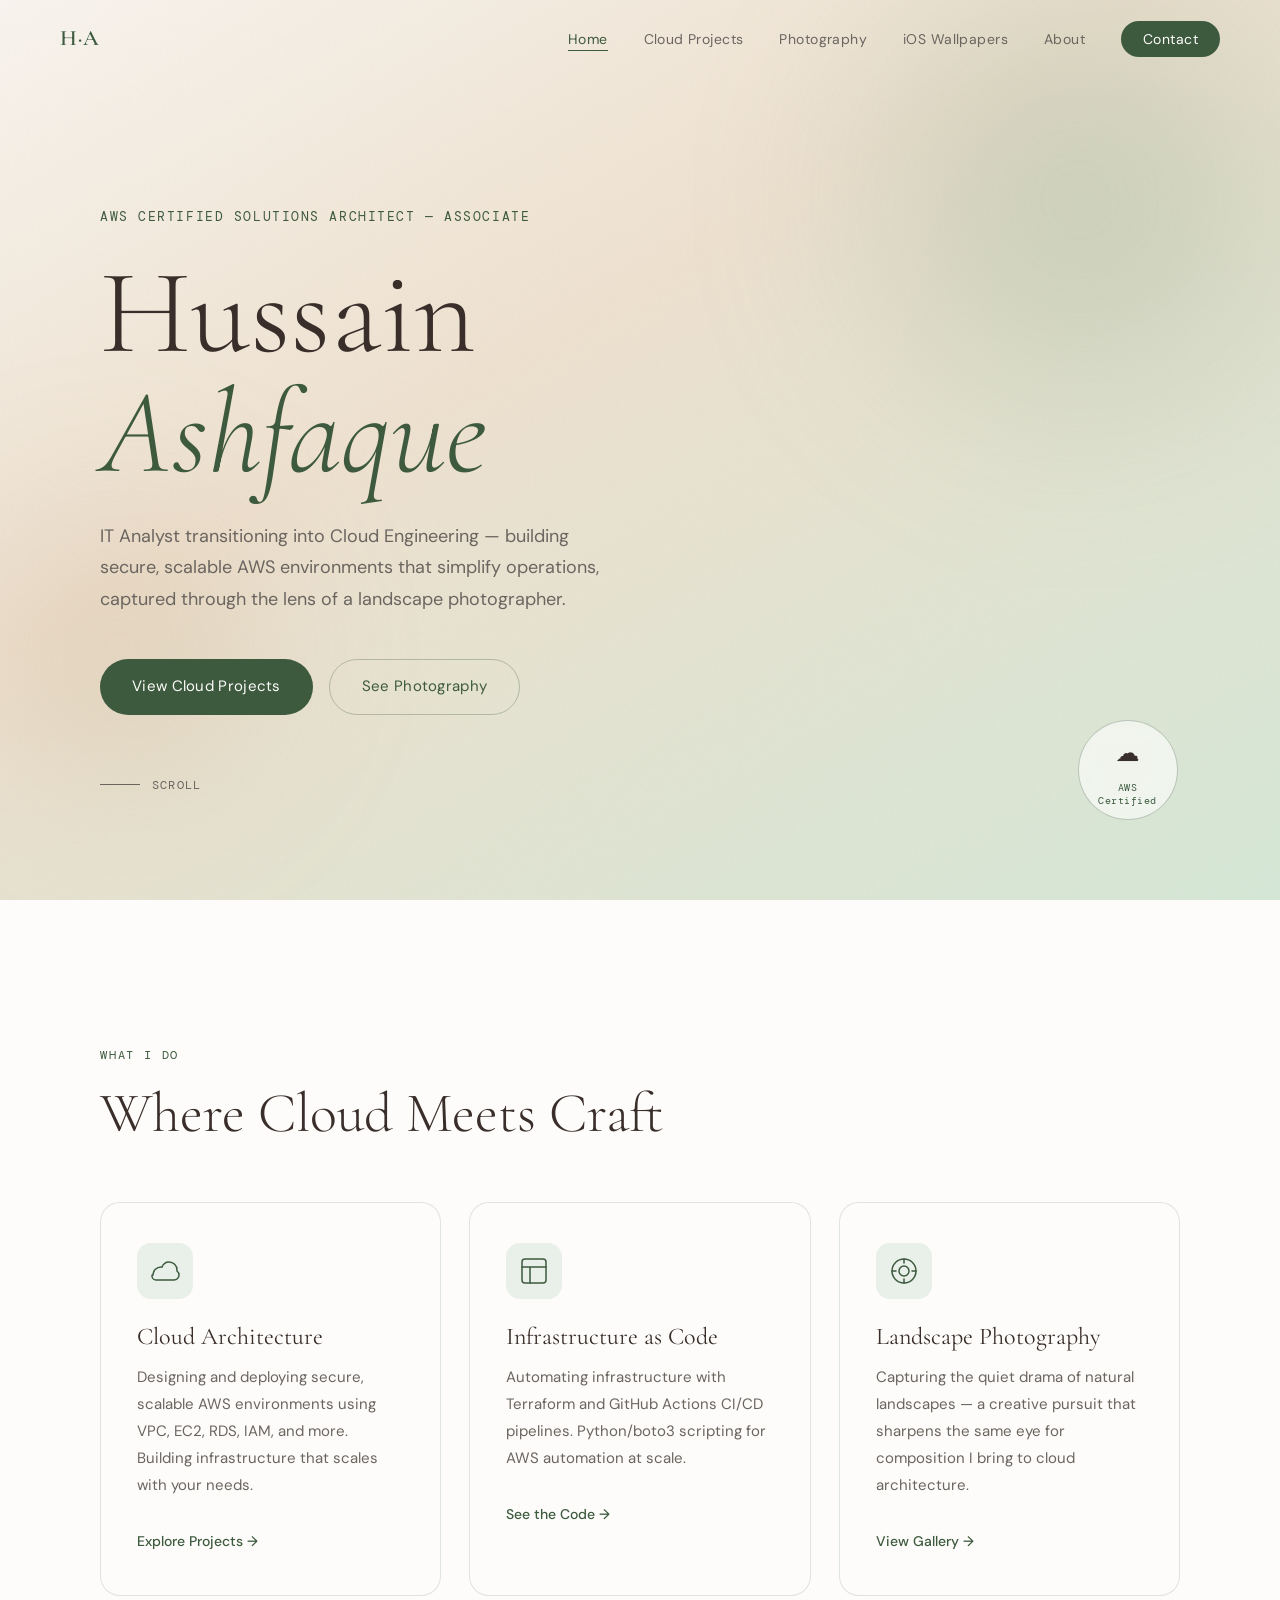
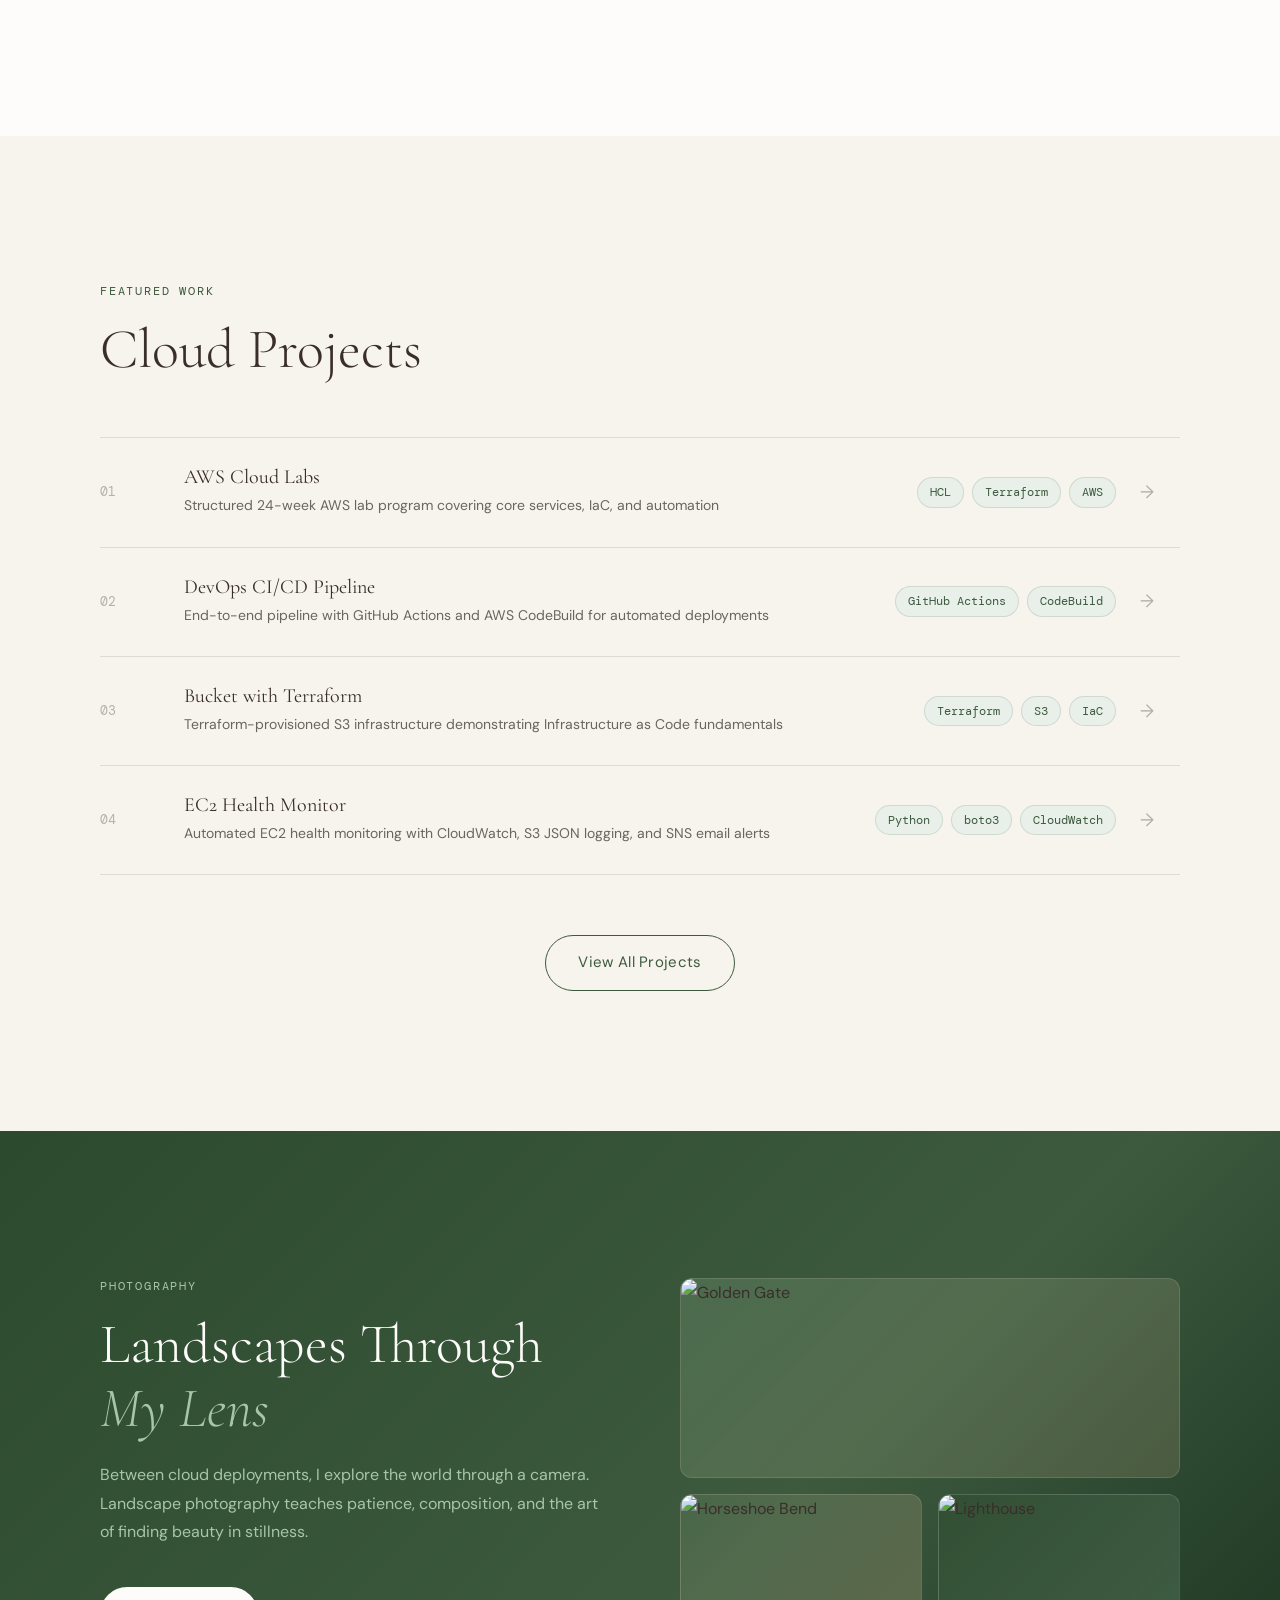
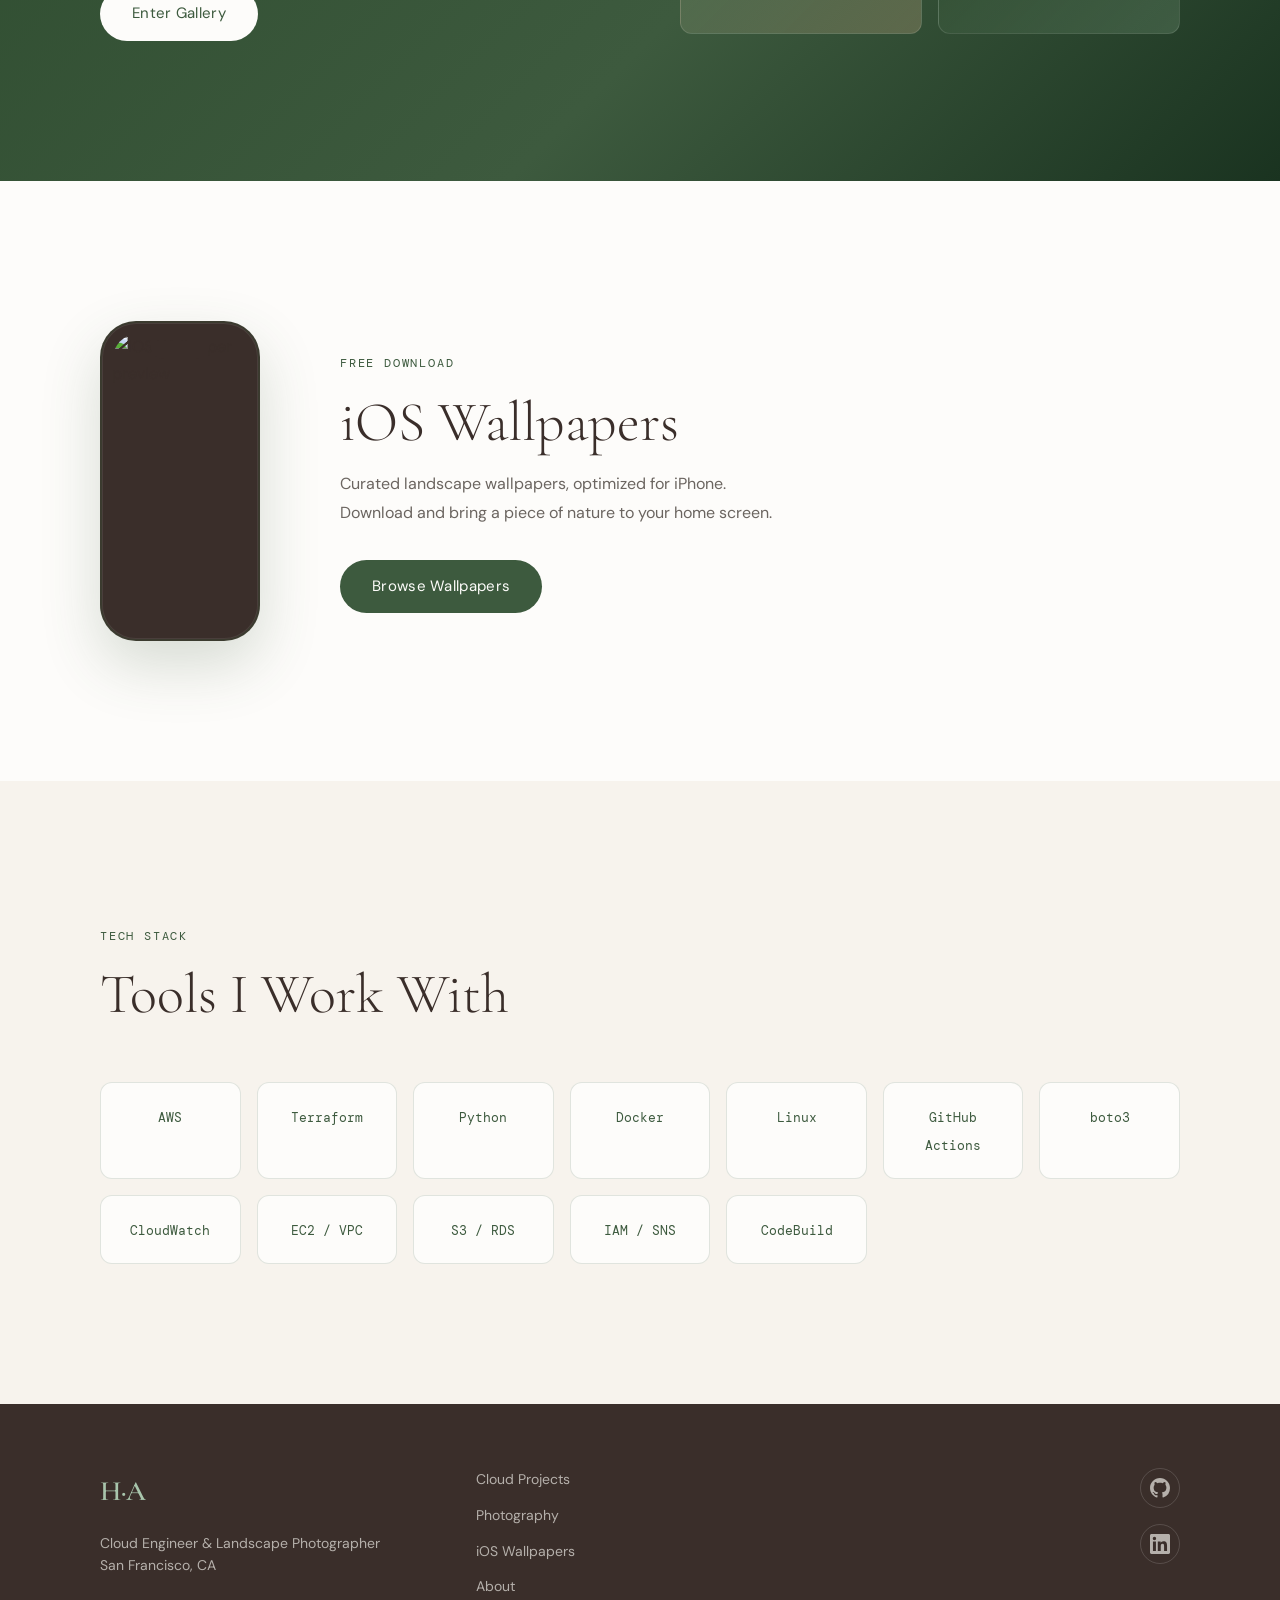
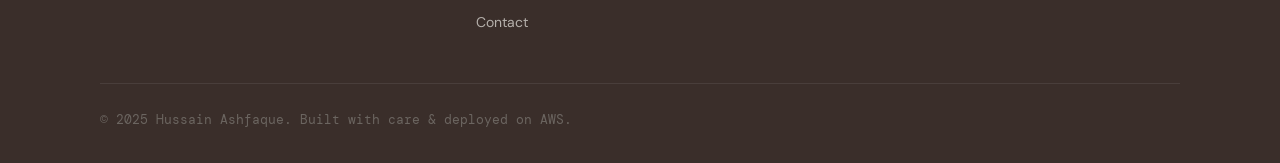
==== commit 0f26e04e: "Smooth menu animation — slides down from top with staggered links fading in one by one, hamburger an" ====
--- a/index.html
+++ b/index.html
@@ -187,7 +187,9 @@
     <div class="container">
       <div class="wallpaper-cta-inner fade-up">
         <div class="phone-mockup">
-          <div class="phone-screen"></div>
+          <div class="phone-screen">
+            <img src="https://dr7d2fsy81lyi.cloudfront.net/wallpapers/IMG_7619.JPG" alt="iOS Wallpaper preview" />
+          </div>
         </div>
         <div class="wallpaper-text">
           <span class="section-tag">Free Download</span>
--- a/css/main.css
+++ b/css/main.css
@@ -487,19 +487,37 @@
 }
 .phone-mockup {
   flex-shrink: 0;
-  width: 160px; height: 280px;
+  width: 160px; height: 320px;
   border: 2px solid var(--border-dark);
-  border-radius: 32px;
-  padding: 12px;
-  background: var(--cream);
-  box-shadow: 0 24px 60px rgba(61,90,62,0.15);
+  border-radius: 36px;
+  padding: 10px;
+  background: var(--bark);
+  box-shadow: 0 24px 60px rgba(61,90,62,0.2), inset 0 0 0 1px rgba(255,255,255,0.08);
   transition: transform 0.4s var(--ease-spring);
+  position: relative;
 }
 .wallpaper-cta-inner:hover .phone-mockup { transform: rotate(-3deg) translateY(-8px); }
+/* Notch */
+.phone-mockup::before {
+  content: '';
+  position: absolute;
+  top: 18px; left: 50%;
+  transform: translateX(-50%);
+  width: 60px; height: 18px;
+  background: var(--bark);
+  border-radius: 0 0 14px 14px;
+  z-index: 2;
+}
 .phone-screen {
   width: 100%; height: 100%;
-  border-radius: 22px;
-  background: linear-gradient(160deg, var(--sage) 0%, var(--forest) 50%, var(--bark) 100%);
+  border-radius: 28px;
+  overflow: hidden;
+  position: relative;
+}
+.phone-screen img {
+  width: 100%; height: 100%;
+  object-fit: cover;
+  display: block;
 }
 .wallpaper-text .section-title { margin-bottom: 16px; }
 .wallpaper-text p { margin-bottom: 32px; max-width: 440px; }
@@ -877,14 +895,60 @@
    RESPONSIVE
 ══════════════════════════════════════════════ */
 @media (max-width: 900px) {
-  .nav-links { display: none; }
-  .nav-links.open {
+  /* Hide nav links by default — slide in from top */
+  .nav-links {
     display: flex; flex-direction: column;
-    position: fixed; inset: 0; top: 70px;
+    position: fixed; top: 0; left: 0; right: 0;
     background: var(--white);
     align-items: center; justify-content: center;
-    gap: 32px; z-index: 99;
+    gap: 36px; z-index: 98;
+    height: 100vh;
+    padding-top: 80px;
+    transform: translateY(-100%);
+    opacity: 0;
+    pointer-events: none;
+    transition: transform 0.45s cubic-bezier(0.25,0.46,0.45,0.94),
+                opacity 0.35s ease;
+    border-bottom: 1px solid var(--border);
+    box-shadow: 0 8px 40px rgba(58,46,42,0.12);
   }
+  /* Stagger each link */
+  .nav-links li { opacity: 0; transform: translateY(16px); transition: opacity 0.3s ease, transform 0.3s ease; }
+  .nav-links.open li:nth-child(1) { transition-delay: 0.15s; }
+  .nav-links.open li:nth-child(2) { transition-delay: 0.20s; }
+  .nav-links.open li:nth-child(3) { transition-delay: 0.25s; }
+  .nav-links.open li:nth-child(4) { transition-delay: 0.30s; }
+  .nav-links.open li:nth-child(5) { transition-delay: 0.35s; }
+  .nav-links.open li:nth-child(6) { transition-delay: 0.40s; }
+  .nav-links.open li { opacity: 1; transform: translateY(0); }
+  /* Open state */
+  .nav-links.open {
+    transform: translateY(0);
+    opacity: 1;
+    pointer-events: all;
+  }
+  /* Bigger links on mobile */
+  .nav-links .nav-link {
+    font-size: 22px;
+    font-family: var(--font-serif);
+    font-weight: 300;
+    color: var(--bark);
+    letter-spacing: 0.03em;
+  }
+  .nav-links .nav-cta {
+    font-family: var(--font-sans);
+    font-size: 16px !important;
+    padding: 12px 32px !important;
+  }
+  /* Hamburger → X animation */
+  .nav-hamburger span {
+    transition: transform 0.3s ease, opacity 0.3s ease;
+    transform-origin: center;
+  }
+  .nav-hamburger.open span:nth-child(1) { transform: translateY(6.5px) rotate(45deg); }
+  .nav-hamburger.open span:nth-child(2) { opacity: 0; transform: scaleX(0); }
+  .nav-hamburger.open span:nth-child(3) { transform: translateY(-6.5px) rotate(-45deg); }
+
   .nav-hamburger { display: flex; }
   .hero-badge { display: none; }
   .photo-teaser-inner { grid-template-columns: 1fr; gap: 48px; }
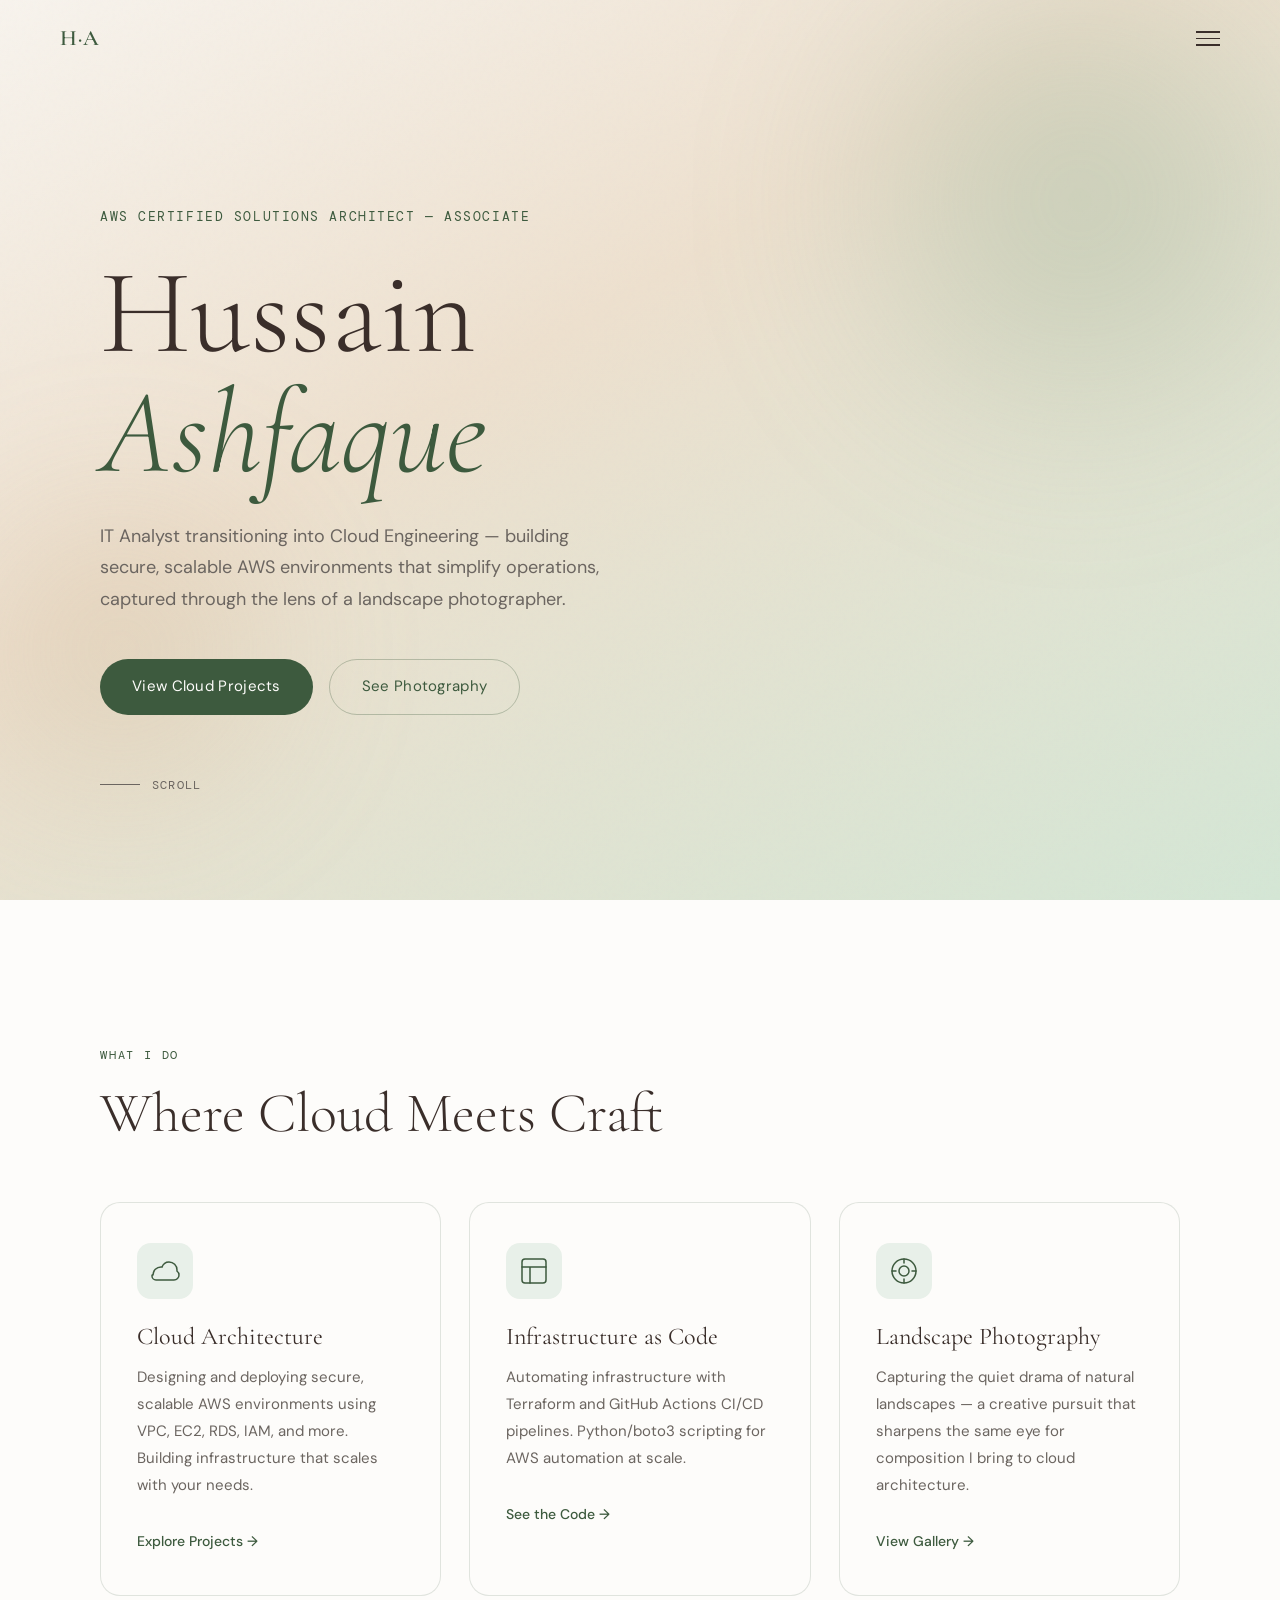
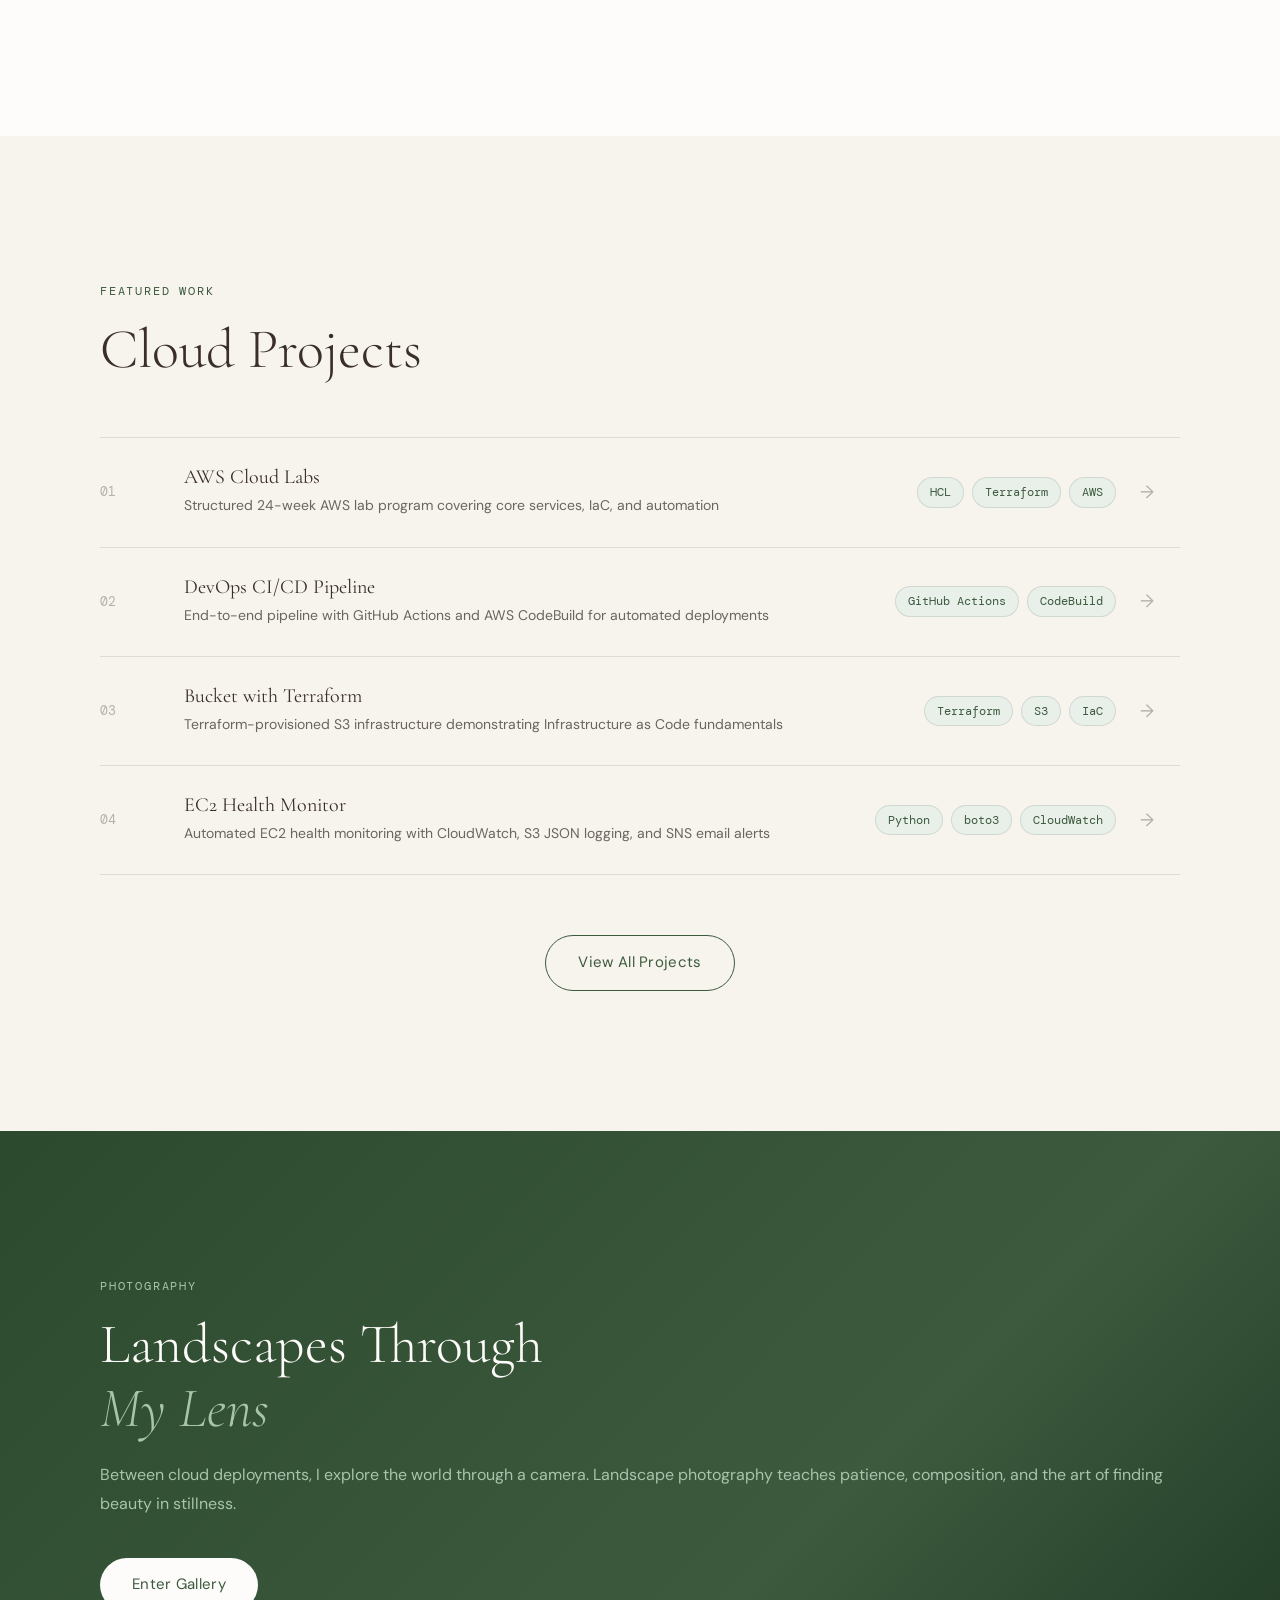
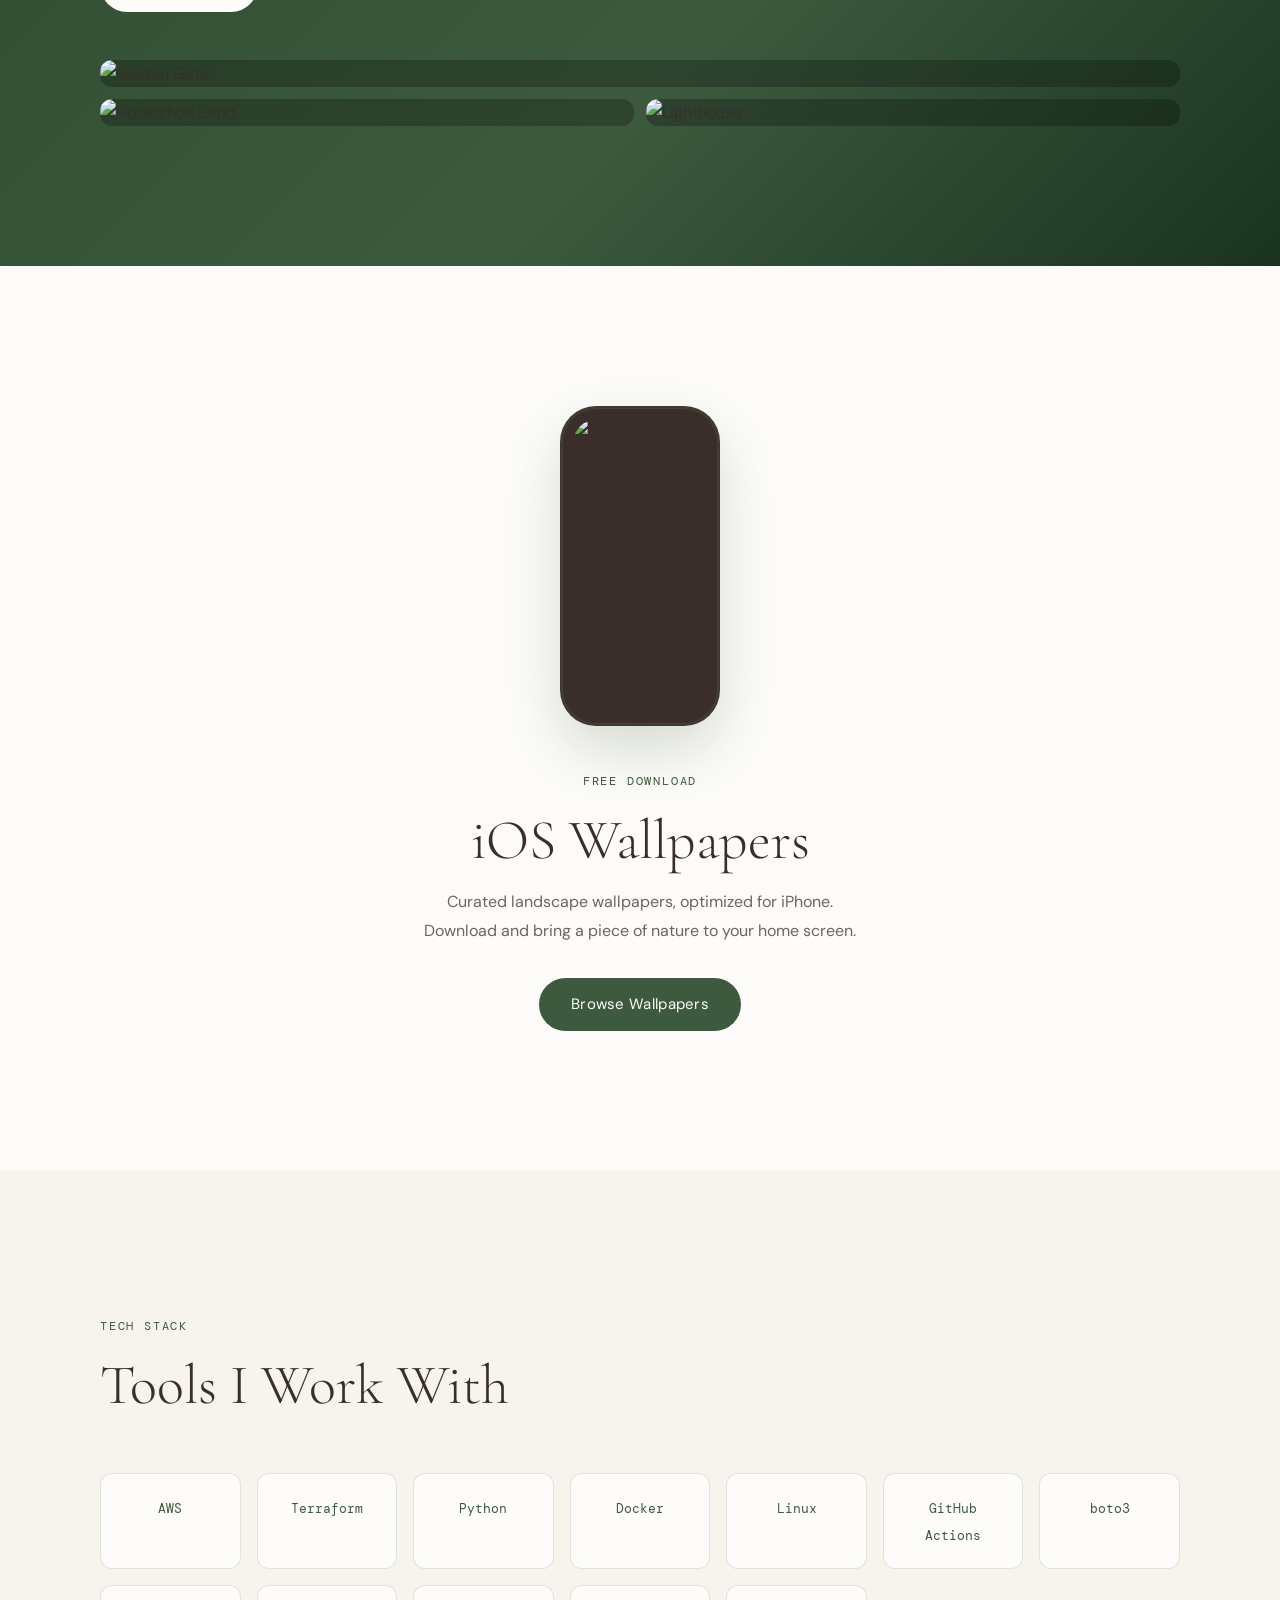
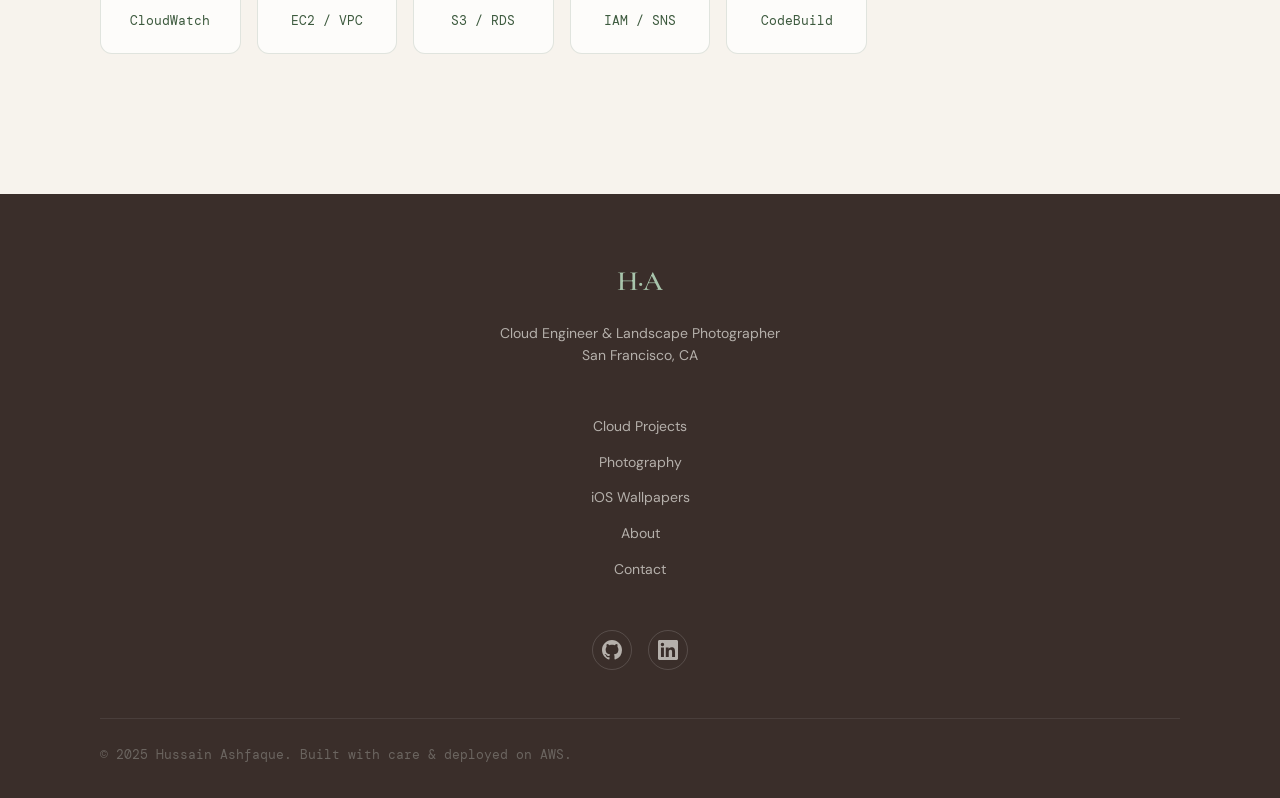
==== commit 7e2cea12: "update the picture thumbnain on the main page" ====
--- a/index.html
+++ b/index.html
@@ -168,14 +168,14 @@
           <a href="pages/photography.html" class="btn btn-light">Enter Gallery</a>
         </div>
         <div class="photo-teaser-grid">
-          <div class="photo-placeholder p1" style="overflow:hidden;border-radius:12px;">
-            <img src="https://dr7d2fsy81lyi.cloudfront.net/photos/photo-08.JPG" alt="Golden Gate" style="width:100%;height:200px;object-fit:cover;display:block;transition:transform 0.4s;" onmouseover="this.style.transform='scale(1.04)'" onmouseout="this.style.transform='scale(1)'" />
-          </div>
-          <div class="photo-placeholder p2" style="overflow:hidden;border-radius:12px;">
-            <img src="https://dr7d2fsy81lyi.cloudfront.net/photos/photo-18.JPG" alt="Horseshoe Bend" style="width:100%;height:140px;object-fit:cover;display:block;transition:transform 0.4s;" onmouseover="this.style.transform='scale(1.04)'" onmouseout="this.style.transform='scale(1)'" />
-          </div>
-          <div class="photo-placeholder p3" style="overflow:hidden;border-radius:12px;">
-            <img src="https://dr7d2fsy81lyi.cloudfront.net/photos/photo-13.JPG" alt="Lighthouse" style="width:100%;height:140px;object-fit:cover;display:block;transition:transform 0.4s;" onmouseover="this.style.transform='scale(1.04)'" onmouseout="this.style.transform='scale(1)'" />
+          <div class="photo-placeholder p1">
+            <img src="https://dr7d2fsy81lyi.cloudfront.net/photos/photo-08.JPG" alt="Golden Gate" class="teaser-img" loading="lazy" />
+          </div>
+          <div class="photo-placeholder p2">
+            <img src="https://dr7d2fsy81lyi.cloudfront.net/photos/photo-18.JPG" alt="Horseshoe Bend" class="teaser-img" loading="lazy" />
+          </div>
+          <div class="photo-placeholder p3">
+            <img src="https://dr7d2fsy81lyi.cloudfront.net/photos/photo-13.JPG" alt="Lighthouse" class="teaser-img" loading="lazy" />
           </div>
         </div>
       </div>
--- a/css/main.css
+++ b/css/main.css
@@ -463,19 +463,29 @@
 .photo-teaser-grid {
   display: grid;
   grid-template-columns: 1fr 1fr;
-  grid-template-rows: auto auto;
-  gap: 16px;
-}
+  gap: 12px;
+}
+
+/* Wrapper divs — no fixed height, just rounded corners + subtle bg */
 .photo-placeholder {
   border-radius: var(--radius);
-  background: rgba(255,255,255,0.08);
-  border: 1px solid rgba(255,255,255,0.12);
+  overflow: hidden;
+  background: rgba(0,0,0,0.25);
   transition: transform 0.3s var(--ease);
 }
 .photo-placeholder:hover { transform: scale(1.02); }
-.p1 { height: 200px; grid-column: 1 / -1; background: linear-gradient(135deg, rgba(122,158,126,0.3), rgba(196,168,130,0.2)); }
-.p2 { height: 140px; background: linear-gradient(135deg, rgba(122,158,126,0.2), rgba(196,168,130,0.3)); }
-.p3 { height: 140px; background: linear-gradient(135deg, rgba(44,74,45,0.4), rgba(122,158,126,0.3)); }
+
+/* Top photo spans full width */
+.p1 { grid-column: 1 / -1; }
+
+/* Images: full width, natural height — no cropping */
+.teaser-img {
+  width: 100%;
+  height: auto;
+  display: block;
+  transition: transform 0.4s var(--ease);
+}
+.photo-placeholder:hover .teaser-img { transform: scale(1.03); }
 
 /* ══════════════════════════════════════════════
    WALLPAPER CTA
@@ -895,22 +905,107 @@
    RESPONSIVE
 ══════════════════════════════════════════════ */
 @media (max-width: 900px) {
-  /* Hide nav links by default — slide in from top */
+  @media (max-width: 900px) {
+  .nav {
+    z-index: 120;
+  }
+
   .nav-links {
-    display: flex; flex-direction: column;
-    position: fixed; top: 0; left: 0; right: 0;
-    background: var(--white);
-    align-items: center; justify-content: center;
-    gap: 36px; z-index: 98;
+    display: flex;
+    flex-direction: column;
+    position: fixed;
+    top: 0;
+    left: 0;
+    right: 0;
     height: 100vh;
-    padding-top: 80px;
+    padding-top: 120px;
+    background: rgba(253, 252, 250, 0.98);
+    backdrop-filter: blur(16px);
+    align-items: center;
+    justify-content: flex-start;
+    gap: 28px;
+    z-index: 110;
     transform: translateY(-100%);
     opacity: 0;
     pointer-events: none;
-    transition: transform 0.45s cubic-bezier(0.25,0.46,0.45,0.94),
+    transition: transform 0.45s cubic-bezier(0.25, 0.46, 0.45, 0.94),
                 opacity 0.35s ease;
     border-bottom: 1px solid var(--border);
-    box-shadow: 0 8px 40px rgba(58,46,42,0.12);
+    box-shadow: 0 8px 40px rgba(58, 46, 42, 0.12);
+  }
+
+  .nav-links.open {
+    transform: translateY(0);
+    opacity: 1;
+    pointer-events: all;
+  }
+
+  .nav-links li {
+    opacity: 0;
+    transform: translateY(16px);
+    transition: opacity 0.3s ease, transform 0.3s ease;
+  }
+
+  .nav-links.open li:nth-child(1) { transition-delay: 0.15s; }
+  .nav-links.open li:nth-child(2) { transition-delay: 0.20s; }
+  .nav-links.open li:nth-child(3) { transition-delay: 0.25s; }
+  .nav-links.open li:nth-child(4) { transition-delay: 0.30s; }
+  .nav-links.open li:nth-child(5) { transition-delay: 0.35s; }
+  .nav-links.open li:nth-child(6) { transition-delay: 0.40s; }
+
+  .nav-links.open li {
+    opacity: 1;
+    transform: translateY(0);
+  }
+
+  .nav-links .nav-link {
+    font-size: 22px;
+    font-family: var(--font-serif);
+    font-weight: 300;
+    color: var(--bark);
+    letter-spacing: 0.03em;
+  }
+
+  .nav-links .nav-cta {
+    font-family: var(--font-sans);
+    font-size: 16px !important;
+    padding: 12px 32px !important;
+  }
+
+  .nav-hamburger {
+    display: flex;
+    position: relative;
+    z-index: 130;
+  }
+
+  .nav-hamburger span {
+    transition: transform 0.3s ease, opacity 0.3s ease, background 0.3s ease;
+    transform-origin: center;
+    background: var(--bark);
+  }
+
+  .nav-hamburger.open span:nth-child(1) {
+    transform: translateY(6.5px) rotate(45deg);
+  }
+
+  .nav-hamburger.open span:nth-child(2) {
+    opacity: 0;
+    transform: scaleX(0);
+  }
+
+  .nav-hamburger.open span:nth-child(3) {
+    transform: translateY(-6.5px) rotate(-45deg);
+  }
+
+  .hero-badge { display: none; }
+  .photo-teaser-inner { grid-template-columns: 1fr; gap: 48px; }
+  .about-layout { grid-template-columns: 1fr; }
+  .contact-layout { grid-template-columns: 1fr; }
+  .footer-inner { grid-template-columns: 1fr; text-align: center; }
+  .footer-social { align-items: center; flex-direction: row; justify-content: center; }
+  .wallpaper-cta-inner { flex-direction: column; gap: 40px; text-align: center; }
+  .photo-gallery { columns: 2; }
+}
   }
   /* Stagger each link */
   .nav-links li { opacity: 0; transform: translateY(16px); transition: opacity 0.3s ease, transform 0.3s ease; }
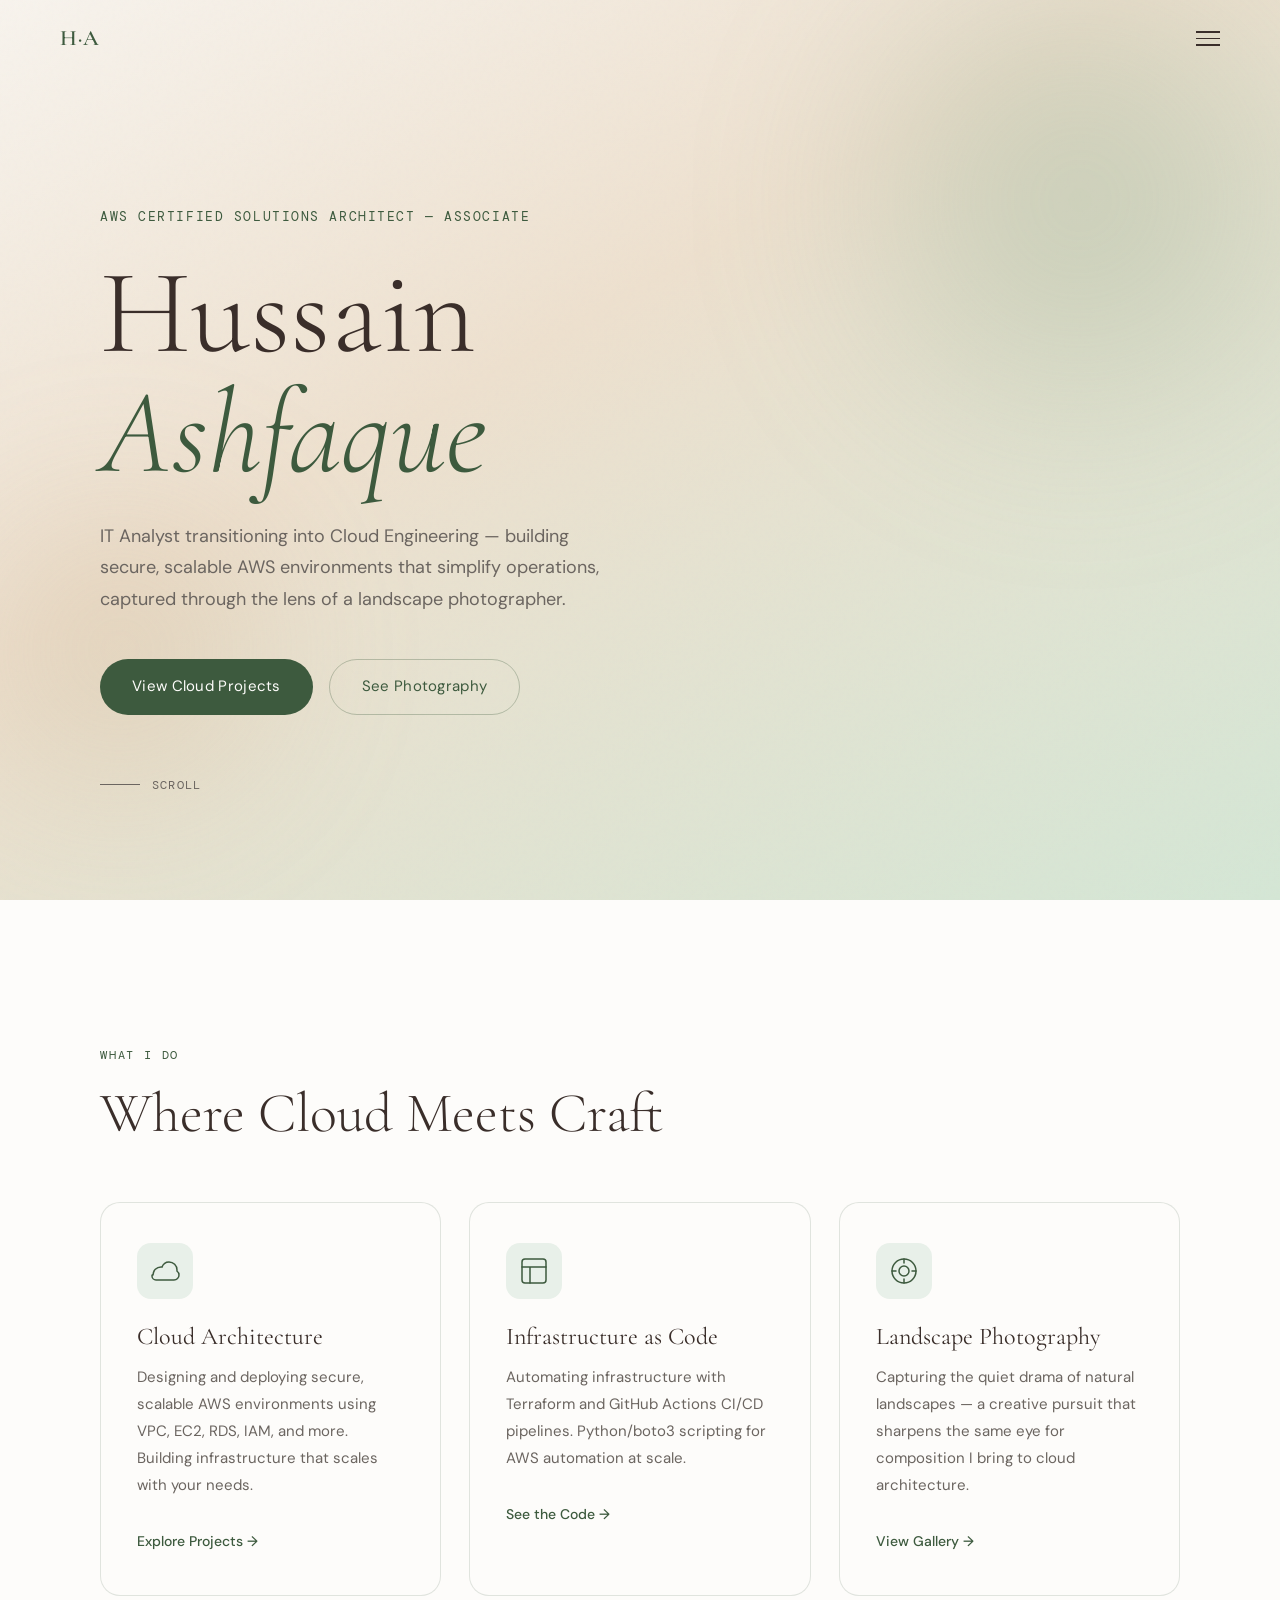
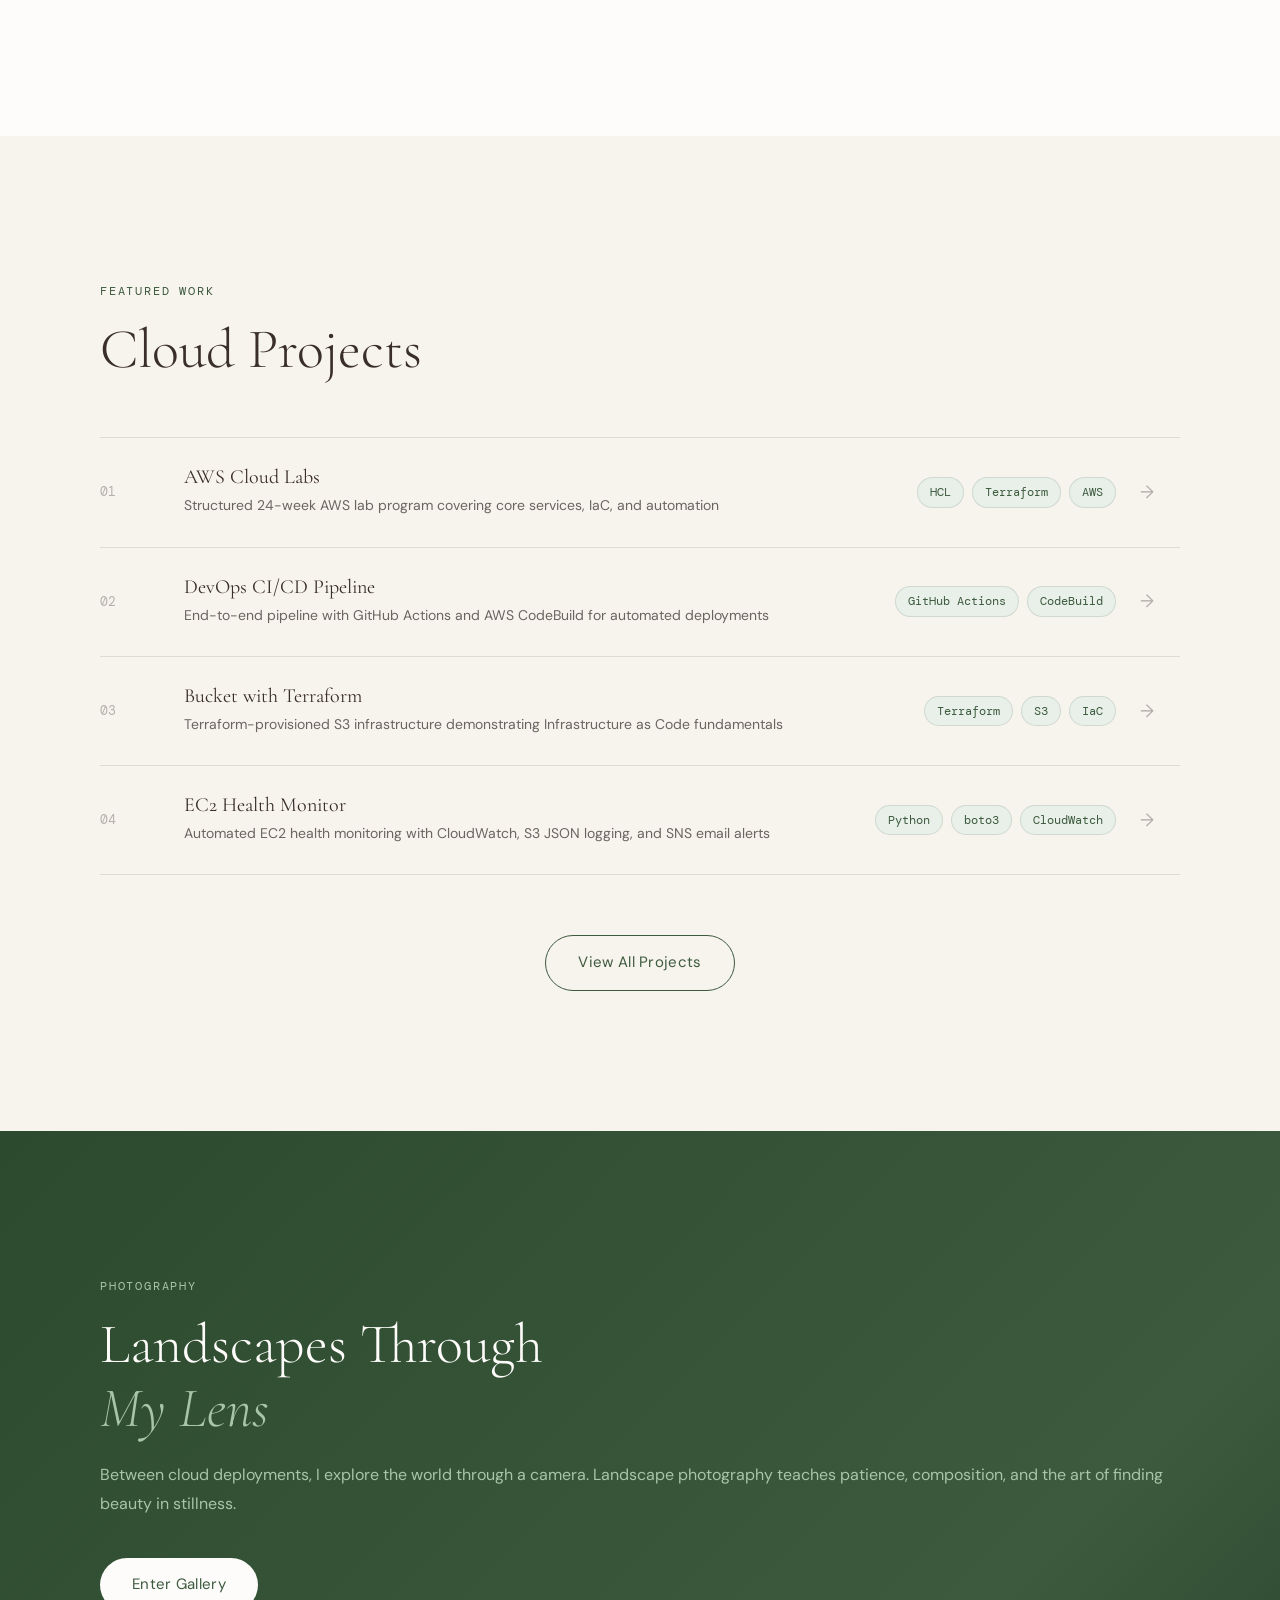
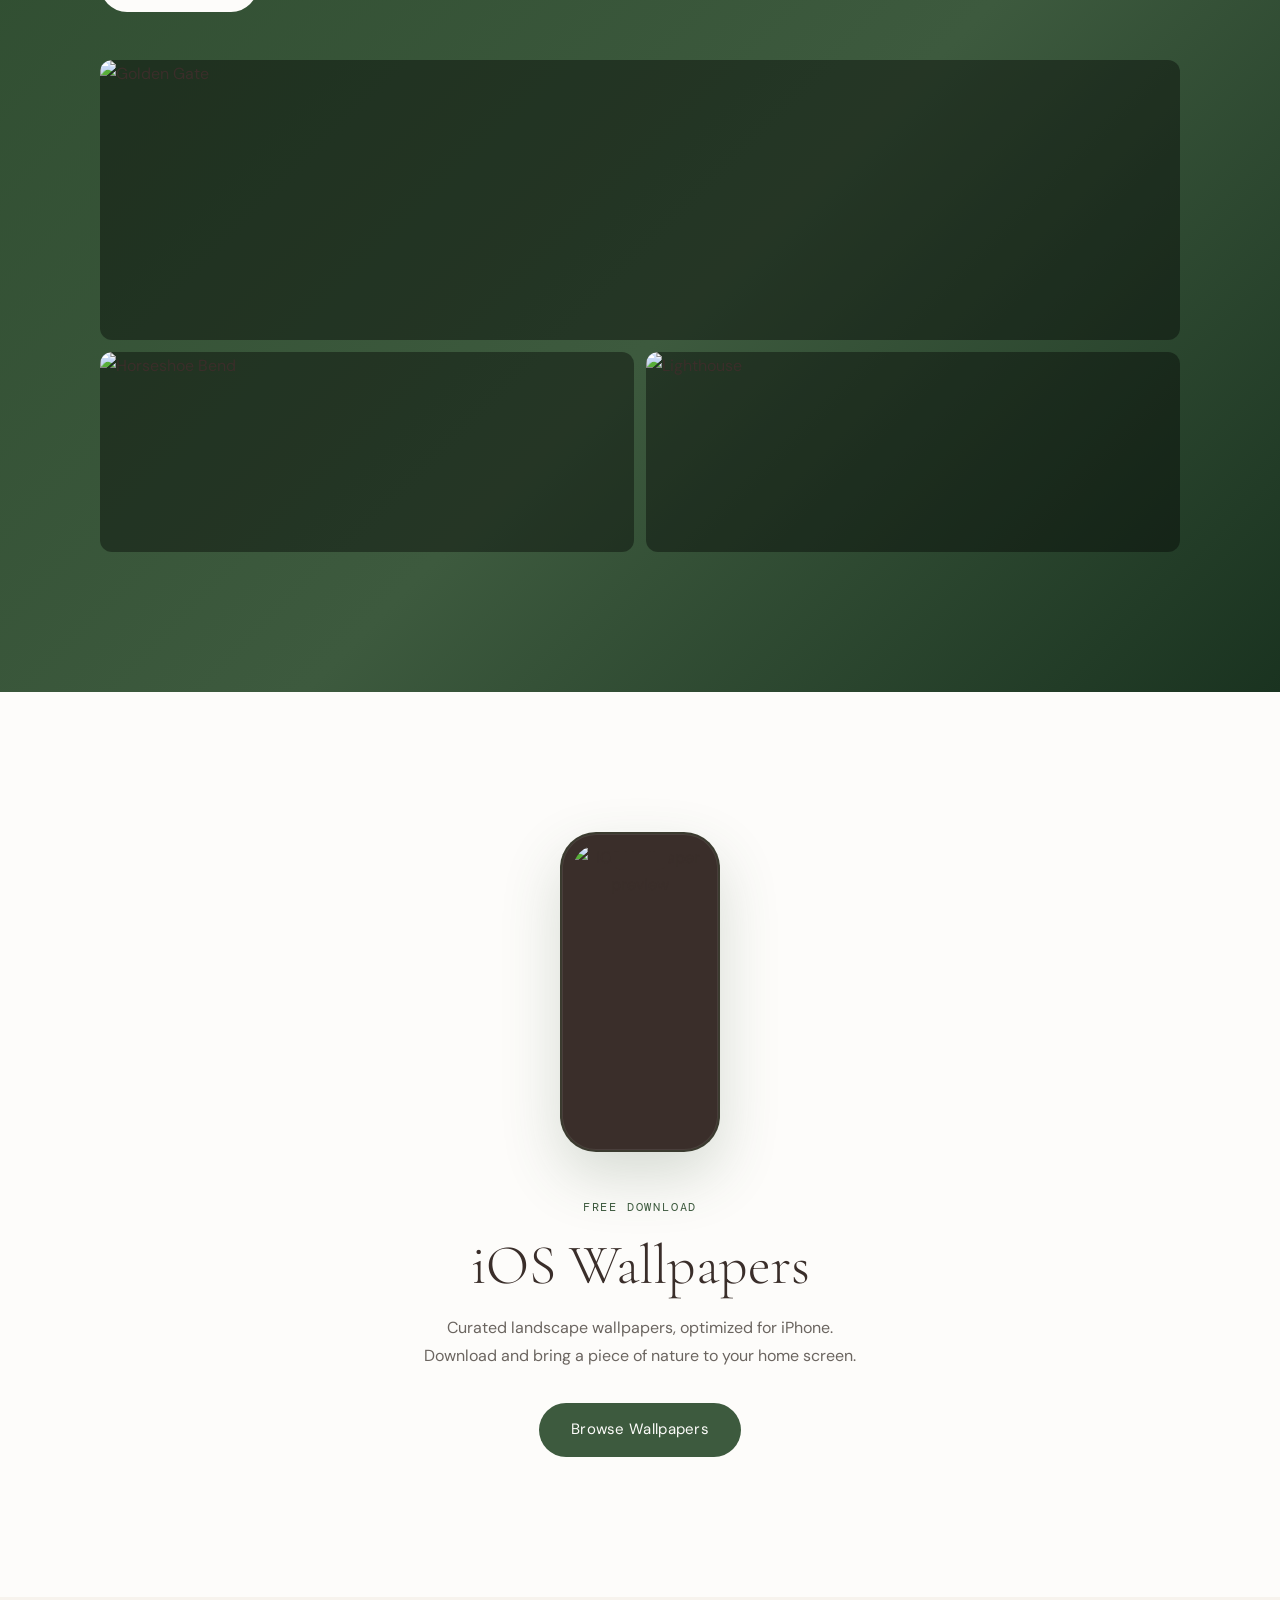
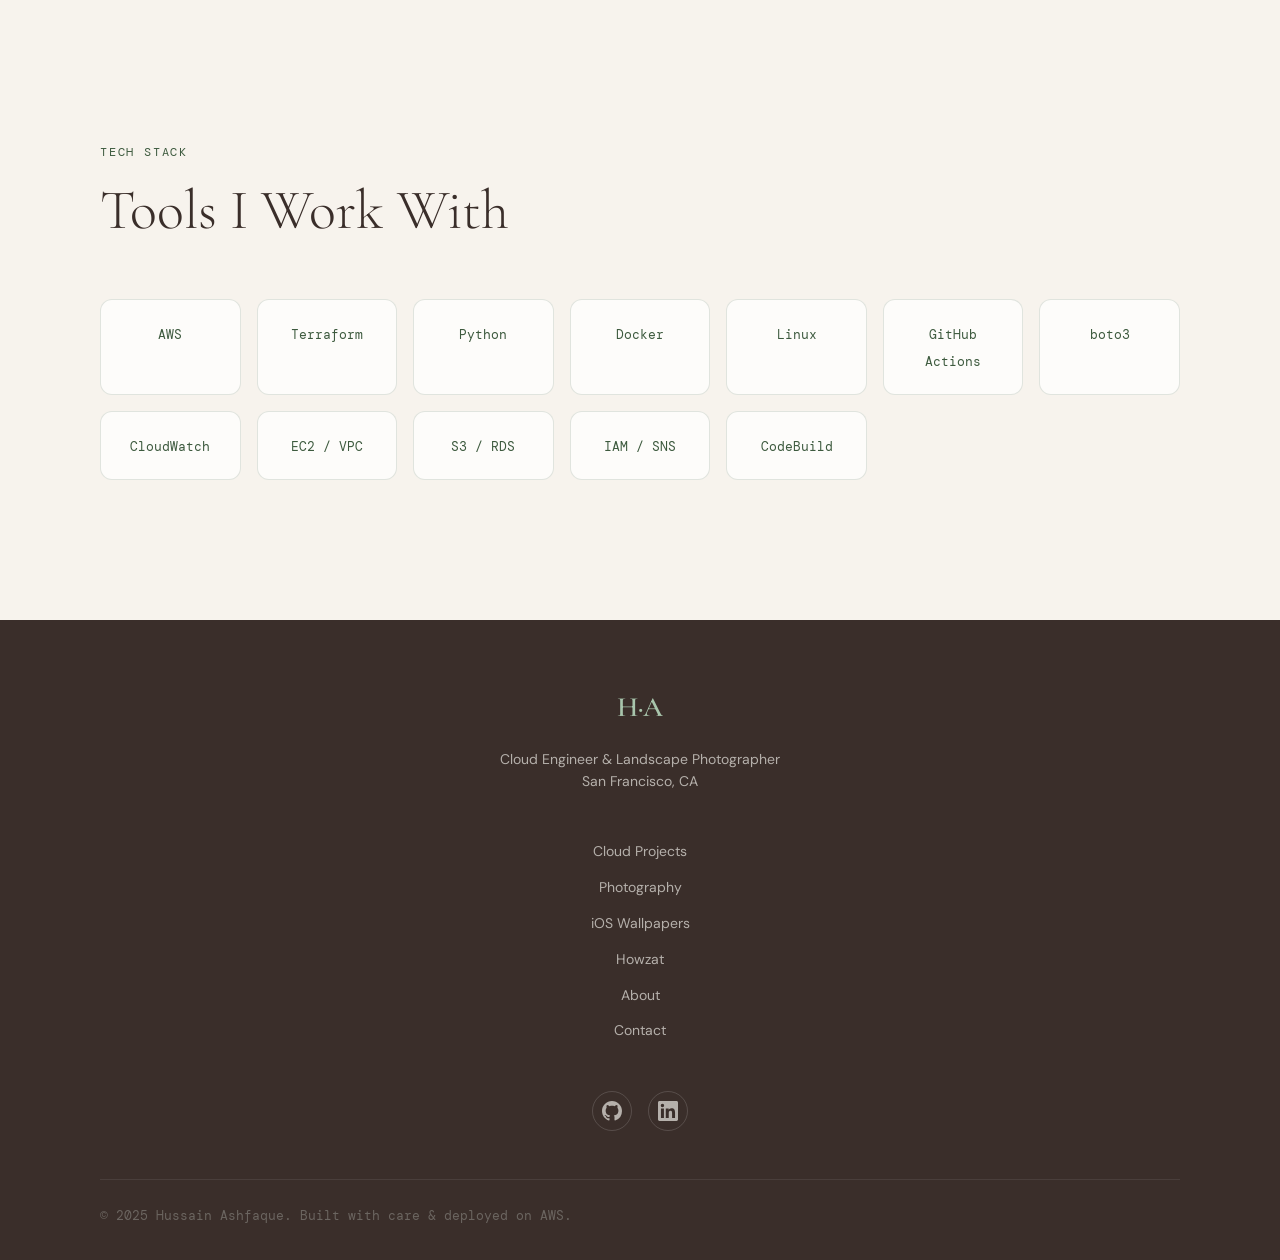
==== commit 79be802e: "Add Howzat page with PlayHowzat link and update nav/footer site-wide Co-Authored-By: Claude Sonnet 4" ====
--- a/index.html
+++ b/index.html
@@ -20,6 +20,7 @@
       <li><a href="pages/aws.html" class="nav-link">Cloud Projects</a></li>
       <li><a href="pages/photography.html" class="nav-link">Photography</a></li>
       <li><a href="pages/wallpapers.html" class="nav-link">iOS Wallpapers</a></li>
+      <li><a href="pages/howzat.html" class="nav-link">Howzat</a></li>
       <li><a href="pages/about.html" class="nav-link">About</a></li>
       <li><a href="pages/contact.html" class="nav-link nav-cta">Contact</a></li>
     </ul>
@@ -237,6 +238,7 @@
           <a href="pages/aws.html">Cloud Projects</a>
           <a href="pages/photography.html">Photography</a>
           <a href="pages/wallpapers.html">iOS Wallpapers</a>
+          <a href="pages/howzat.html">Howzat</a>
           <a href="pages/about.html">About</a>
           <a href="pages/contact.html">Contact</a>
         </div>
--- a/css/main.css
+++ b/css/main.css
@@ -465,27 +465,35 @@
   grid-template-columns: 1fr 1fr;
   gap: 12px;
 }
-
-/* Wrapper divs — no fixed height, just rounded corners + subtle bg */
 .photo-placeholder {
   border-radius: var(--radius);
   overflow: hidden;
-  background: rgba(0,0,0,0.25);
+  background: rgba(0,0,0,0.4);
   transition: transform 0.3s var(--ease);
+  display: flex;
+  align-items: center;
+  justify-content: center;
 }
 .photo-placeholder:hover { transform: scale(1.02); }
-
-/* Top photo spans full width */
-.p1 { grid-column: 1 / -1; }
-
-/* Images: full width, natural height — no cropping */
+/* Top photo: full width, taller */
+.p1 { grid-column: 1 / -1; height: 280px; }
+/* Bottom two: equal height side by side */
+.p2, .p3 { height: 200px; }
+/* Full photo always visible — no cropping */
 .teaser-img {
   width: 100%;
-  height: auto;
+  height: 100%;
+  object-fit: cover;
   display: block;
   transition: transform 0.4s var(--ease);
 }
 .photo-placeholder:hover .teaser-img { transform: scale(1.03); }
+/* Mobile: stack vertically */
+@media (max-width: 640px) {
+  .photo-teaser-grid { grid-template-columns: 1fr; }
+  .p1 { grid-column: 1; height: 220px; }
+  .p2, .p3 { height: 180px; }
+}
 
 /* ══════════════════════════════════════════════
    WALLPAPER CTA
@@ -631,6 +639,9 @@
 .page-header h1 { font-size: clamp(48px, 7vw, 80px); color: var(--bark); }
 .page-header p { font-size: 18px; max-width: 560px; margin-top: 16px; }
 
+.contact-page .page-header { padding-bottom: 40px; }
+.contact-page .section { padding-top: 40px; }
+
 /* ══════════════════════════════════════════════
    AWS PAGE
 ══════════════════════════════════════════════ */
@@ -690,40 +701,42 @@
    PHOTOGRAPHY PAGE
 ══════════════════════════════════════════════ */
 .photo-gallery {
-  columns: 3;
-  column-gap: 20px;
+  display: grid;
+  grid-template-columns: repeat(3, minmax(0, 1fr));
+  gap: 20px;
   margin-top: 60px;
 }
-.photo-item {
-  break-inside: avoid;
-  margin-bottom: 20px;
+.photo-gallery .photo-item {
   border-radius: var(--radius);
   overflow: hidden;
   position: relative;
   cursor: pointer;
+  aspect-ratio: 4 / 5;
+  min-height: 320px;
+  display: flex;
+  align-items: stretch;
 }
 .photo-item img {
   width: 100%;
+  height: 100%;
+  object-fit: cover;
   display: block;
   transition: transform 0.5s var(--ease);
 }
-.photo-item-placeholder {
-  width: 100%; background: var(--sage-pale);
-  border-radius: var(--radius);
-  border: 1px dashed var(--border-dark);
-  display: flex; align-items: center; justify-content: center;
-  color: var(--stone); font-size: 14px; font-family: var(--font-mono);
-}
-.photo-item:hover img, .photo-item:hover .photo-item-placeholder { transform: scale(1.04); }
+.photo-item:hover img { transform: scale(1.04); }
 .photo-overlay {
   position: absolute; inset: 0;
-  background: linear-gradient(to top, rgba(44,74,45,0.8) 0%, transparent 50%);
+  background: linear-gradient(to top, rgba(44,74,45,0.8) 0%, transparent 55%);
   opacity: 0; transition: opacity 0.3s;
   display: flex; align-items: flex-end;
   padding: 20px;
 }
 .photo-item:hover .photo-overlay { opacity: 1; }
 .photo-overlay-text { color: var(--white); font-size: 14px; }
+
+@media(max-width:600px) {
+  .photo-gallery { grid-template-columns: 1fr; }
+}
 
 /* ══════════════════════════════════════════════
    WALLPAPERS PAGE
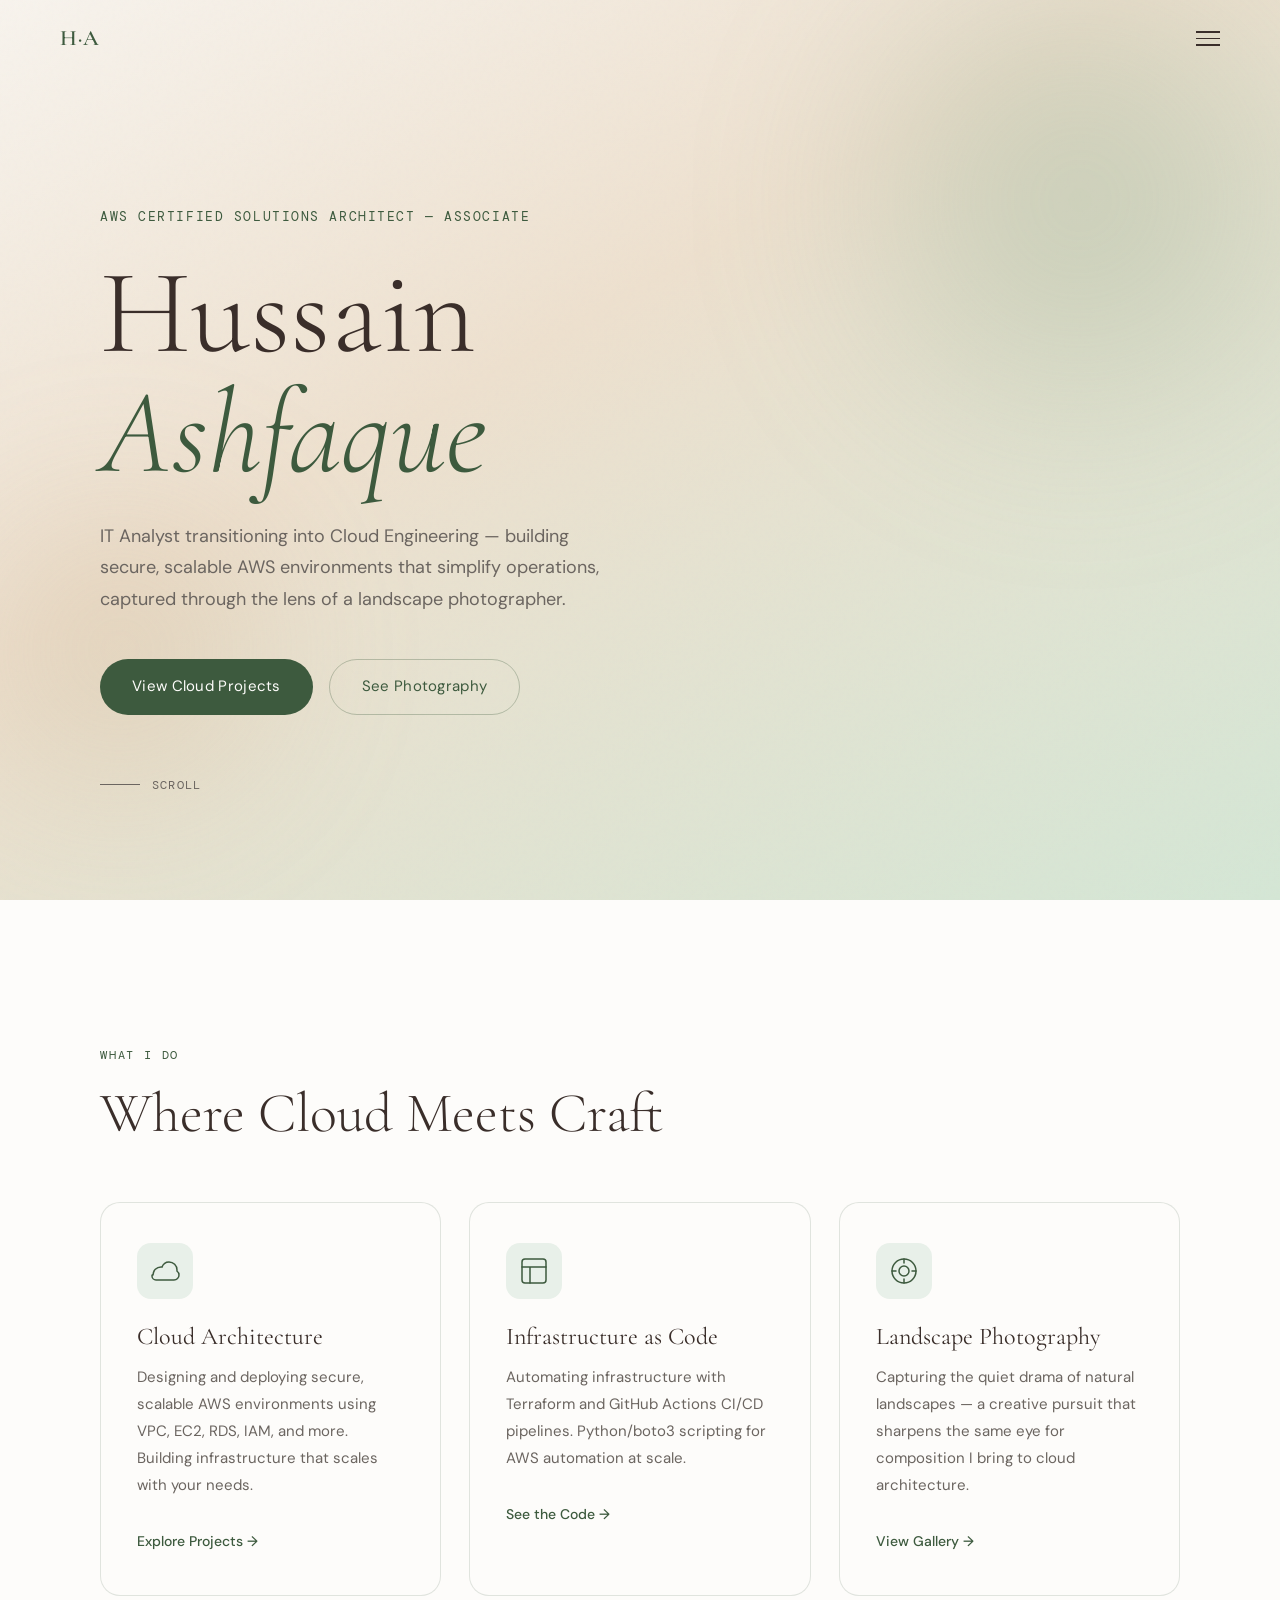
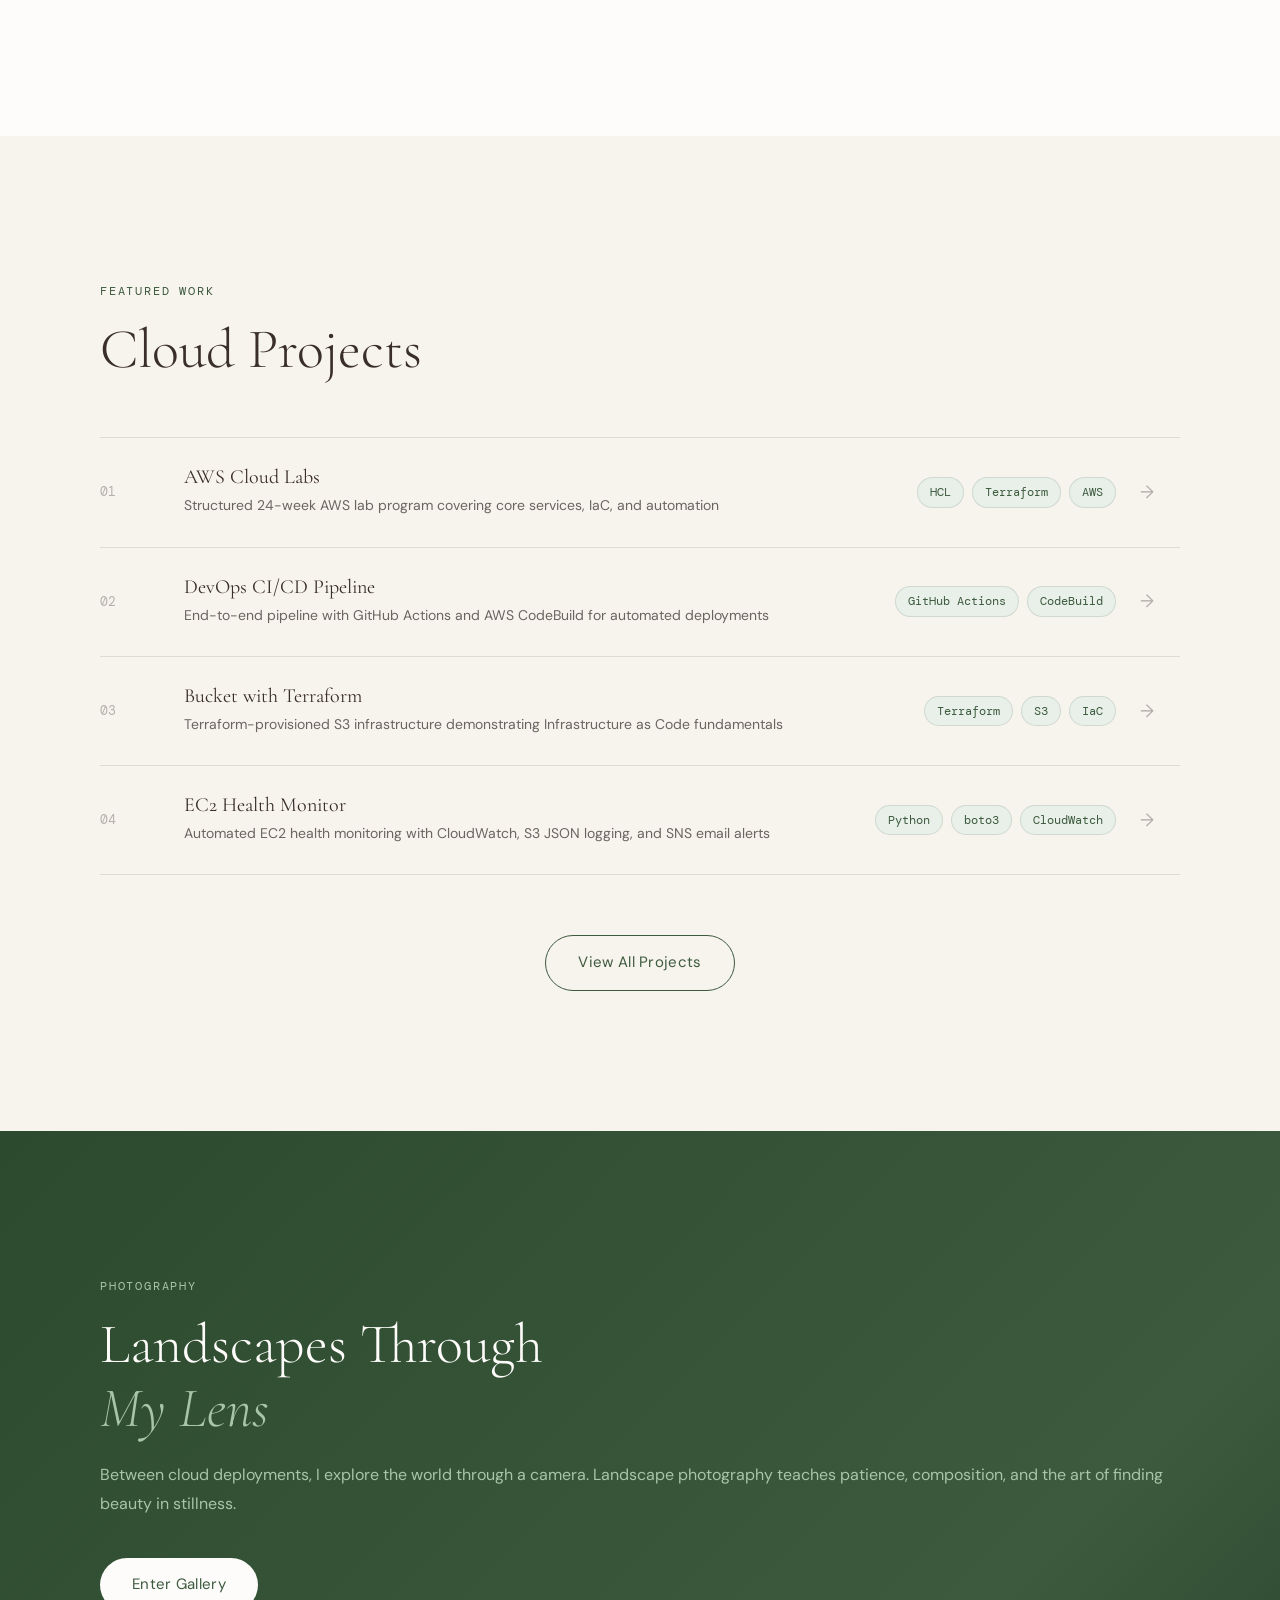
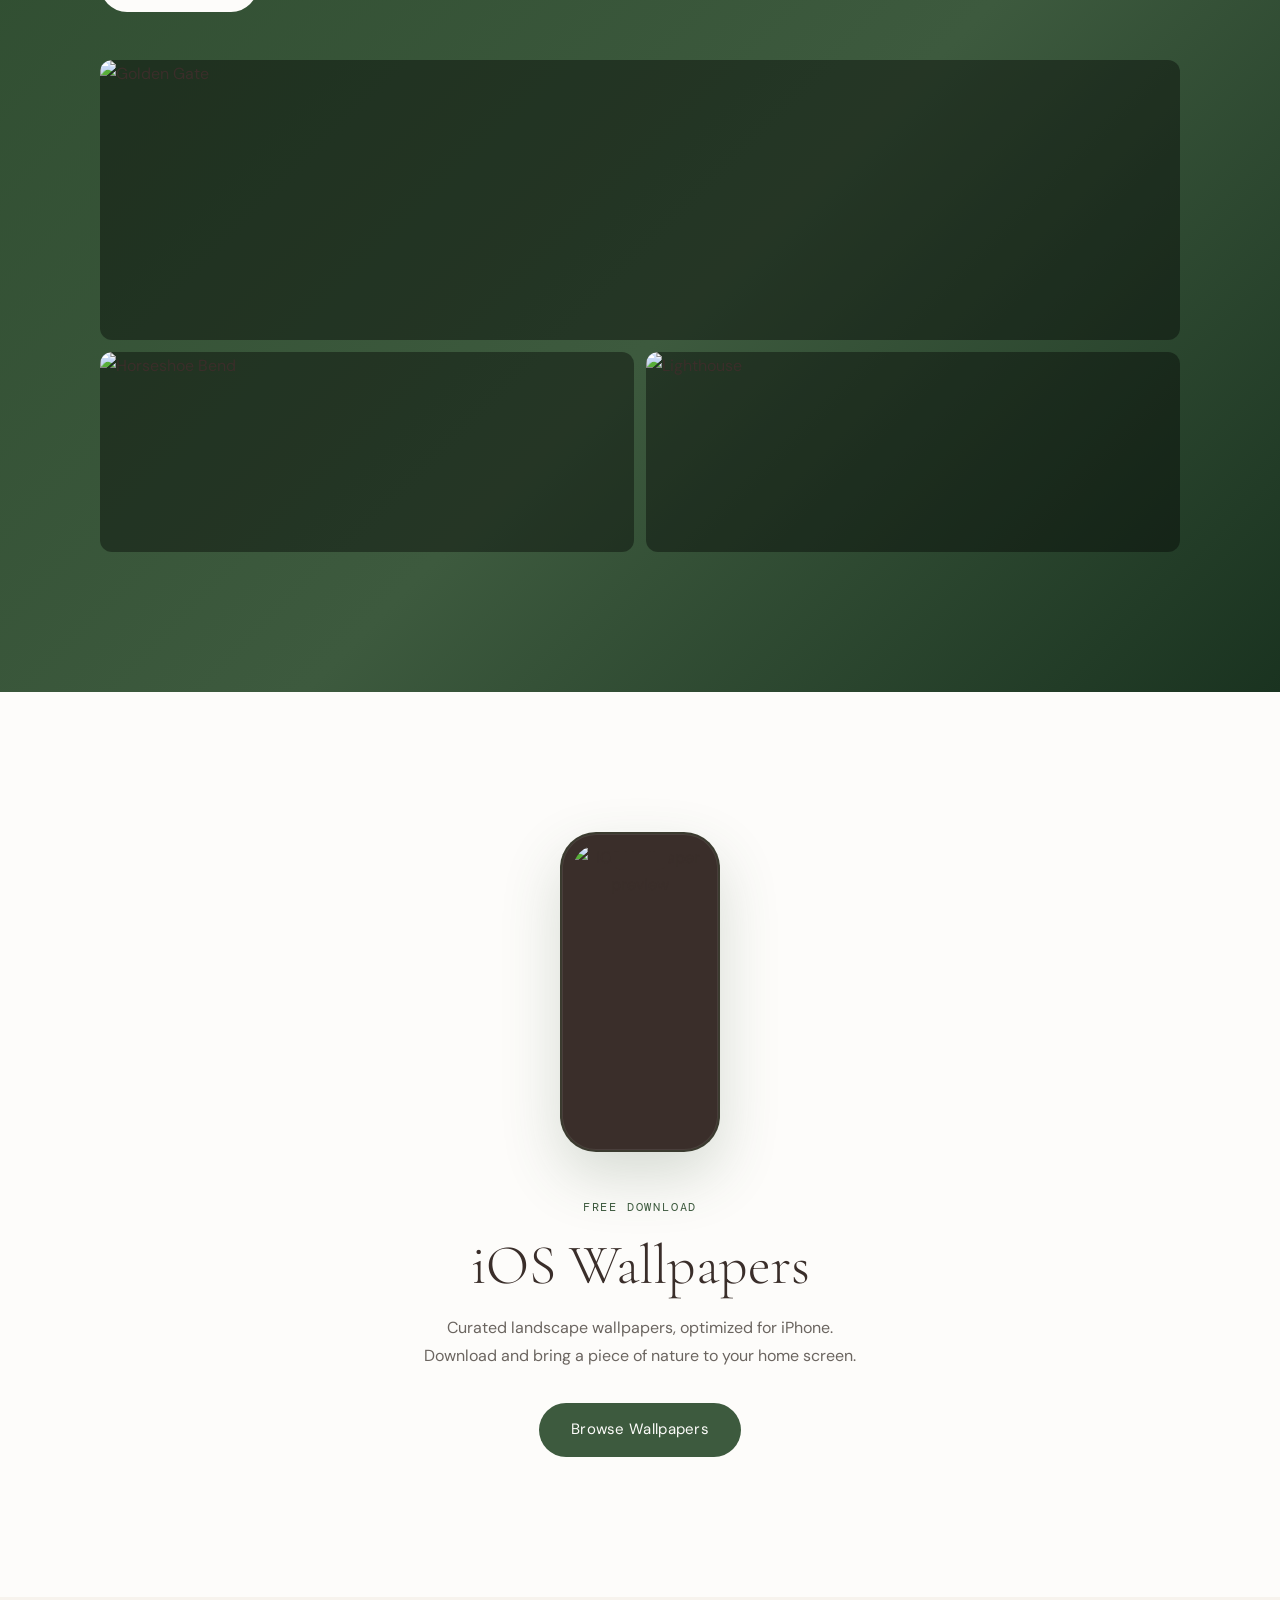
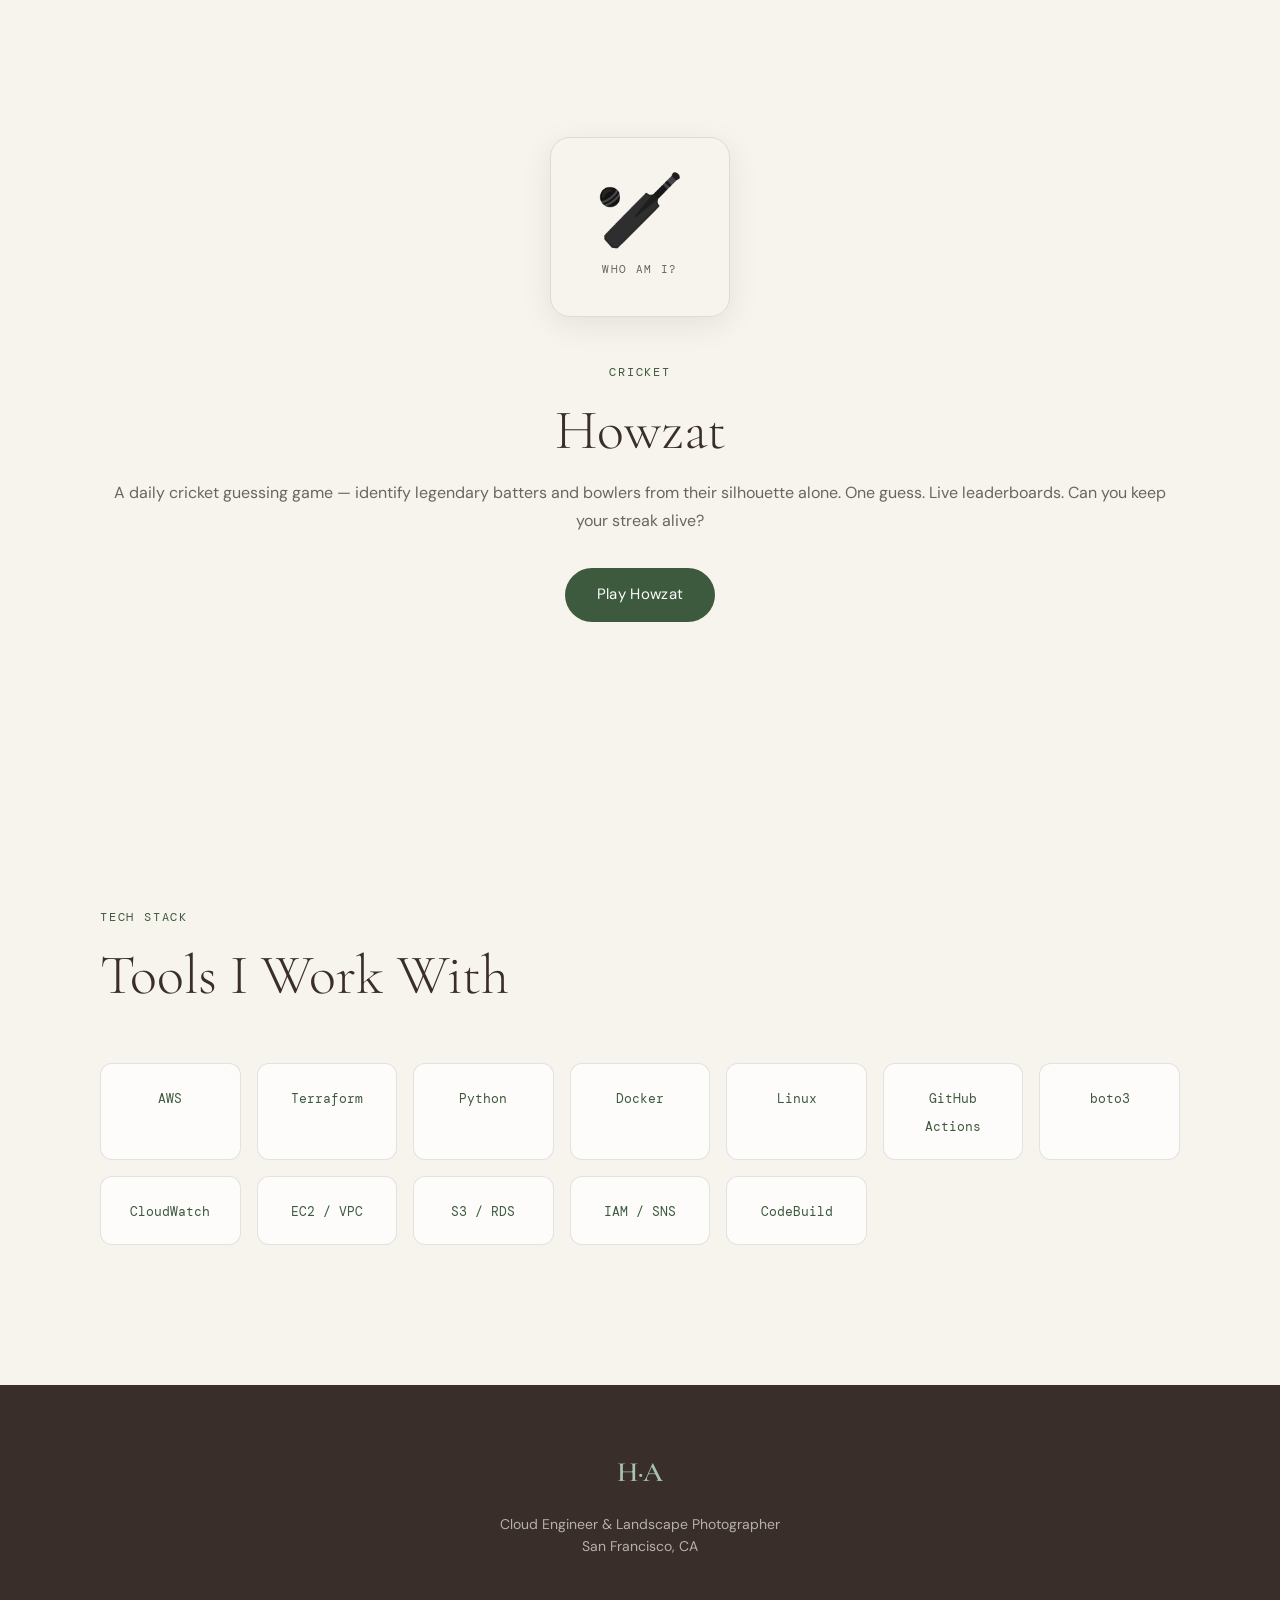
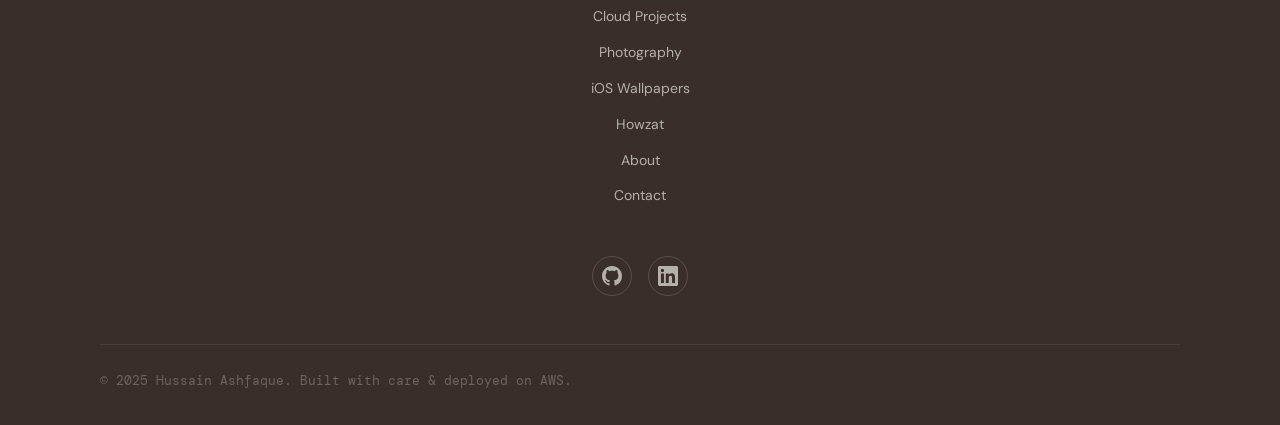
==== commit ee5cb229: "Add Howzat section to homepage Co-Authored-By: Claude Sonnet 4.6 <noreply@anthropic.com>" ====
--- a/index.html
+++ b/index.html
@@ -202,6 +202,26 @@
     </div>
   </section>
 
+  <!-- HOWZAT CTA -->
+  <section class="section howzat-cta">
+    <div class="container">
+      <div class="howzat-cta-inner fade-up">
+        <div class="howzat-visual">
+          <div class="howzat-card">
+            <div class="howzat-silhouette">🏏</div>
+            <p class="howzat-card-label">Who am I?</p>
+          </div>
+        </div>
+        <div class="howzat-text">
+          <span class="section-tag">Cricket</span>
+          <h2 class="section-title">Howzat</h2>
+          <p>A daily cricket guessing game — identify legendary batters and bowlers from their silhouette alone. One guess. Live leaderboards. Can you keep your streak alive?</p>
+          <a href="pages/howzat.html" class="btn btn-primary">Play Howzat</a>
+        </div>
+      </div>
+    </div>
+  </section>
+
   <!-- TECH STACK -->
   <section class="section tech-stack">
     <div class="container">
--- a/css/main.css
+++ b/css/main.css
@@ -539,6 +539,42 @@
 }
 .wallpaper-text .section-title { margin-bottom: 16px; }
 .wallpaper-text p { margin-bottom: 32px; max-width: 440px; }
+
+/* ══════════════════════════════════════════════
+   HOWZAT CTA
+══════════════════════════════════════════════ */
+.howzat-cta { background: var(--bg-section); }
+.howzat-cta-inner {
+  display: flex; align-items: center;
+  gap: 80px;
+}
+.howzat-visual {
+  flex-shrink: 0;
+  display: flex; align-items: center; justify-content: center;
+}
+.howzat-card {
+  width: 180px; height: 180px;
+  background: var(--surface);
+  border: 1px solid var(--border);
+  border-radius: var(--radius-lg);
+  display: flex; flex-direction: column;
+  align-items: center; justify-content: center;
+  gap: 12px;
+  box-shadow: 0 8px 32px rgba(0,0,0,0.08);
+  transition: transform var(--transition);
+}
+.howzat-cta-inner:hover .howzat-card { transform: rotate(3deg) translateY(-6px); }
+.howzat-silhouette { font-size: 72px; line-height: 1; filter: grayscale(1) brightness(0.3); }
+.howzat-card-label {
+  font-family: var(--font-mono);
+  font-size: 0.7rem;
+  letter-spacing: 0.12em;
+  text-transform: uppercase;
+  color: var(--text-muted);
+}
+.howzat-text { flex: 1; }
+.howzat-text .section-title { margin-bottom: 16px; }
+.howzat-text p { margin-bottom: 32px; max-width: 440px; }
 
 /* ══════════════════════════════════════════════
    TECH STACK
@@ -1017,6 +1053,8 @@
   .footer-inner { grid-template-columns: 1fr; text-align: center; }
   .footer-social { align-items: center; flex-direction: row; justify-content: center; }
   .wallpaper-cta-inner { flex-direction: column; gap: 40px; text-align: center; }
+  .howzat-cta-inner { flex-direction: column; gap: 40px; text-align: center; }
+  .howzat-text p { max-width: 100%; }
   .photo-gallery { columns: 2; }
 }
   }
@@ -1065,6 +1103,8 @@
   .footer-inner { grid-template-columns: 1fr; text-align: center; }
   .footer-social { align-items: center; flex-direction: row; justify-content: center; }
   .wallpaper-cta-inner { flex-direction: column; gap: 40px; text-align: center; }
+  .howzat-cta-inner { flex-direction: column; gap: 40px; text-align: center; }
+  .howzat-text p { max-width: 100%; }
   .photo-gallery { columns: 2; }
 }
 @media (max-width: 600px) {
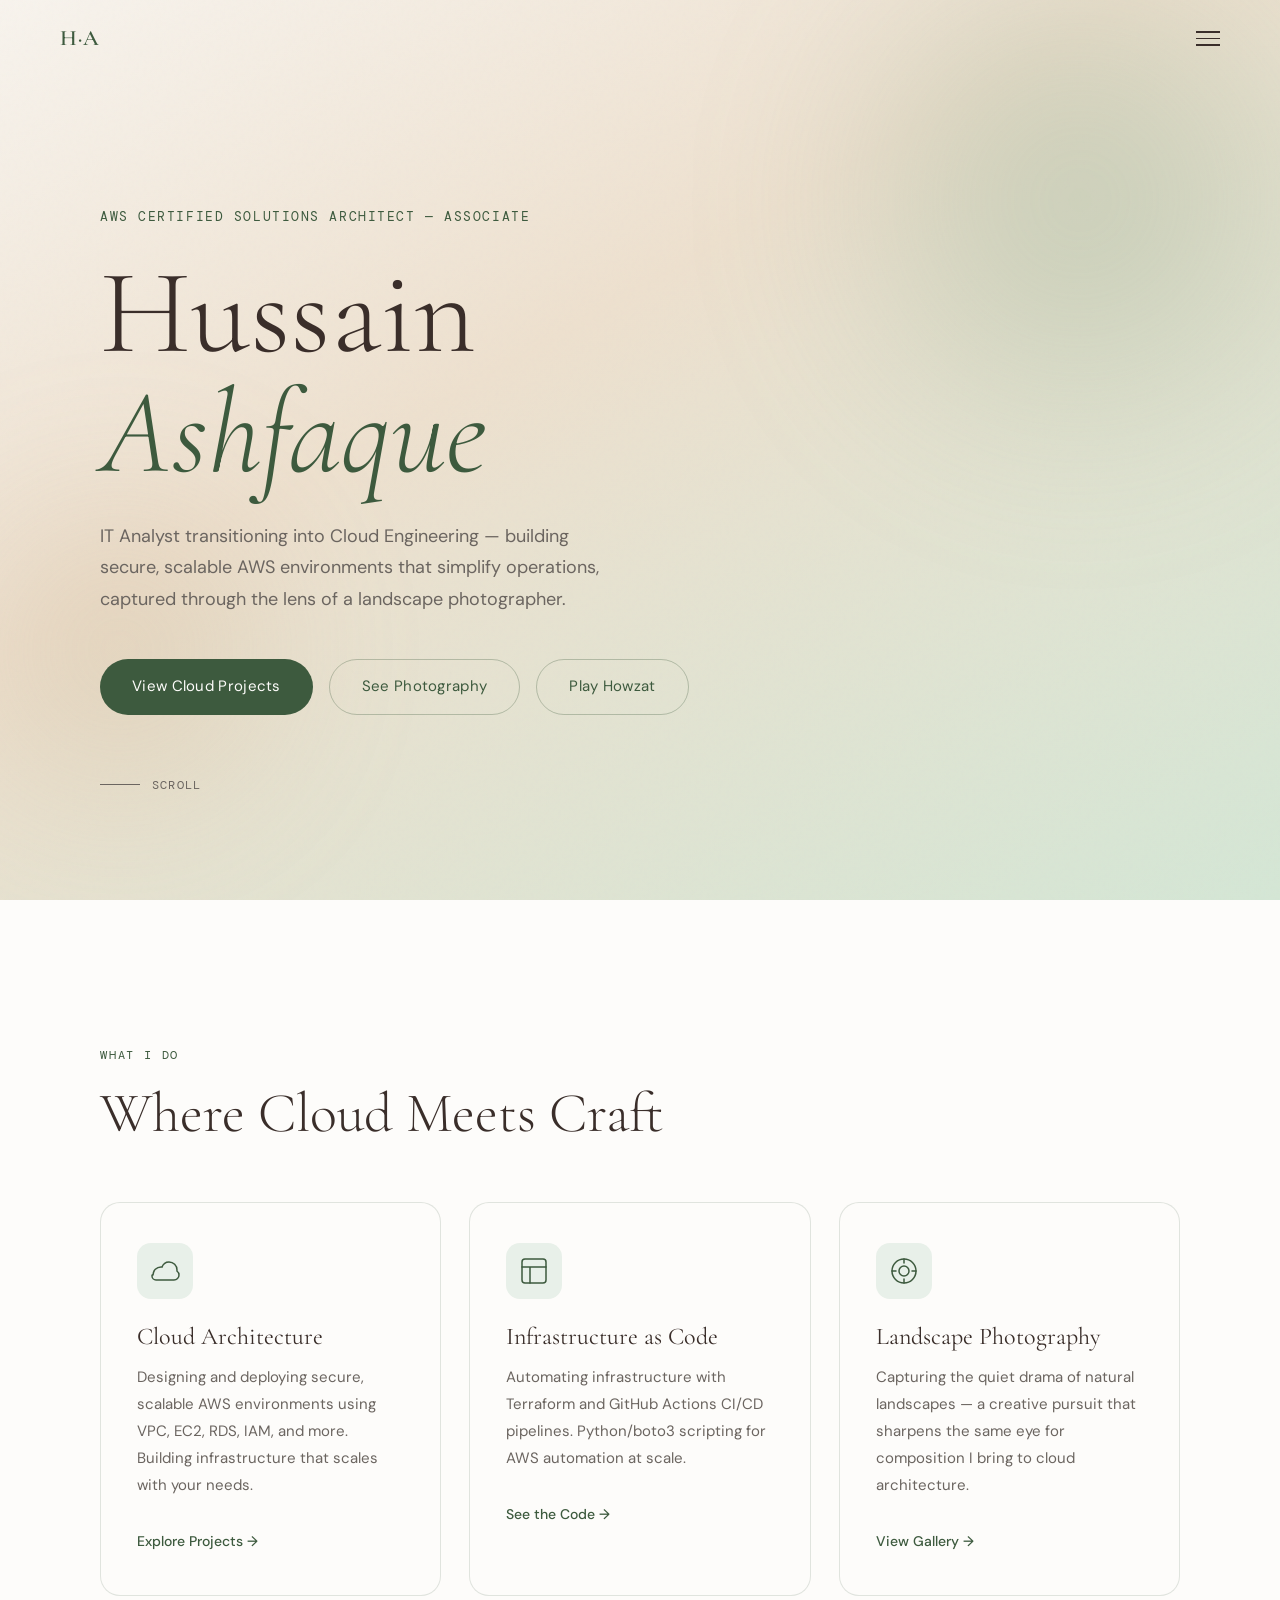
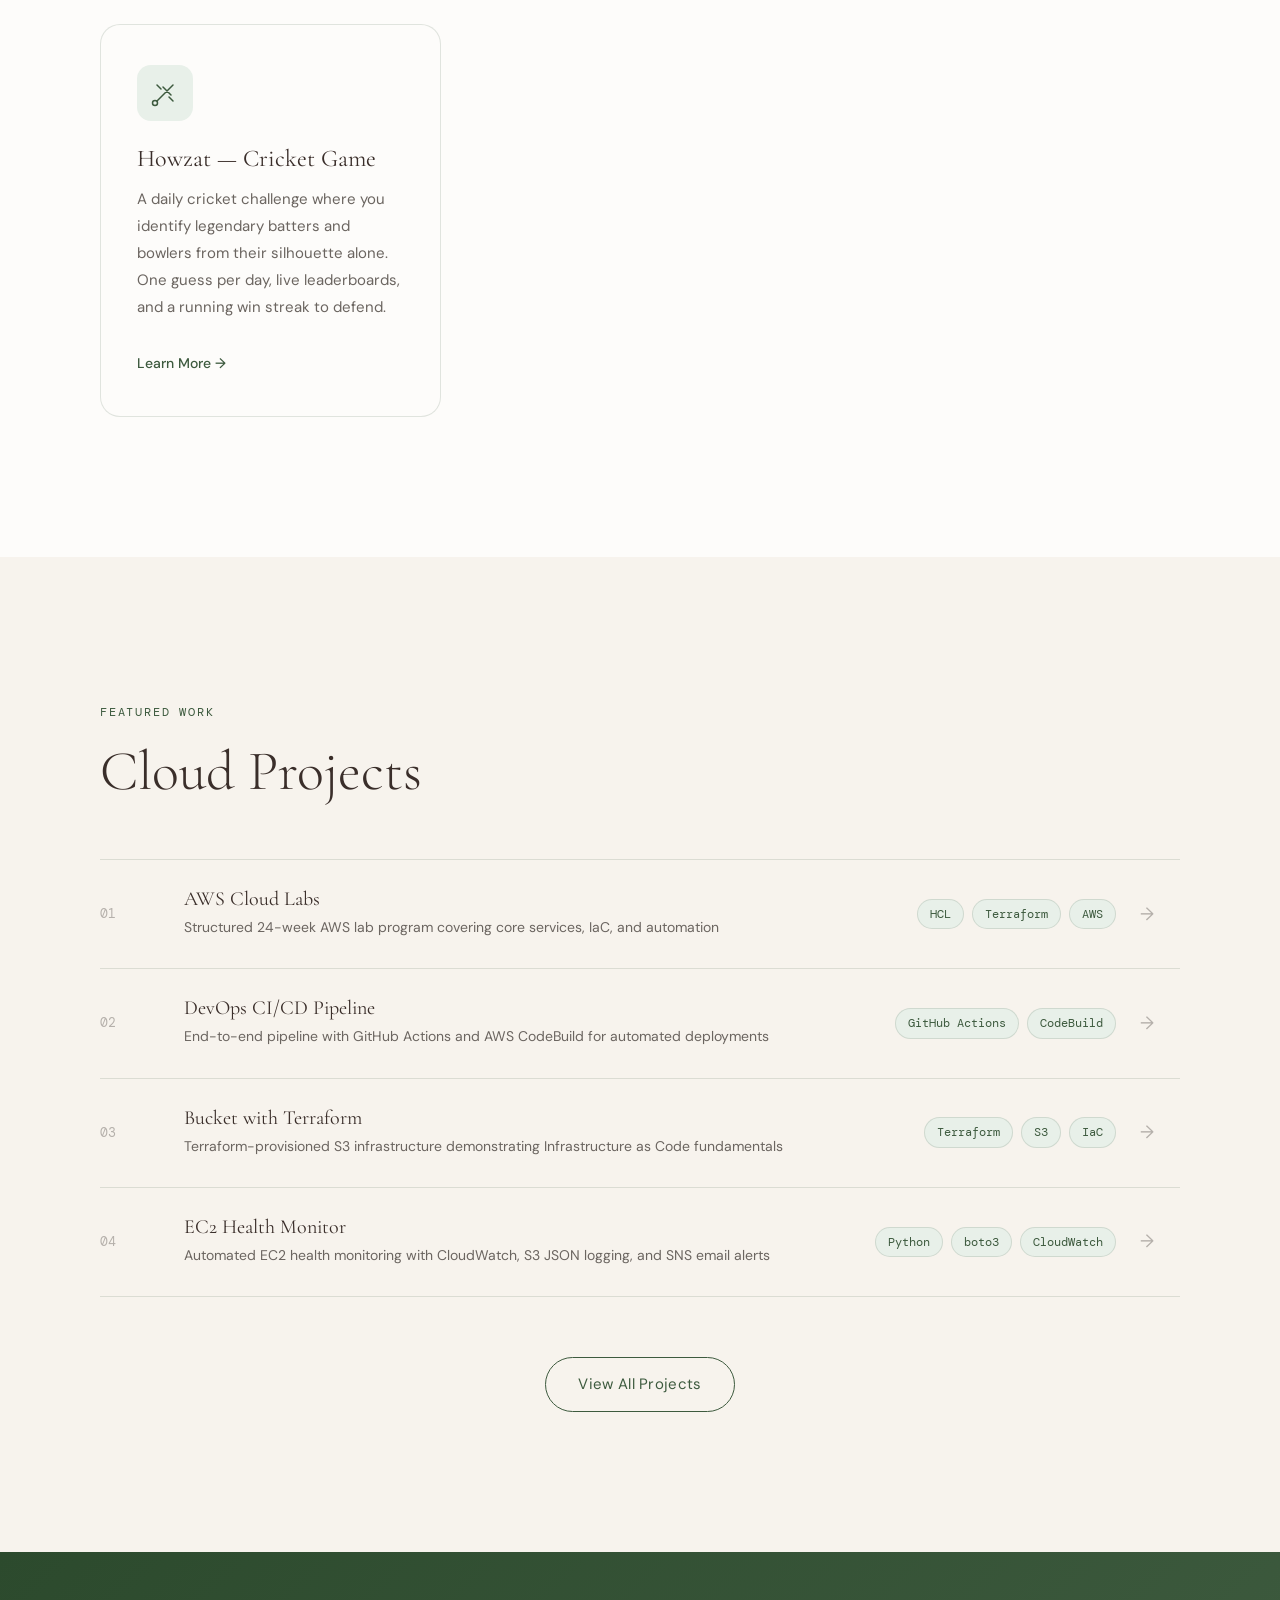
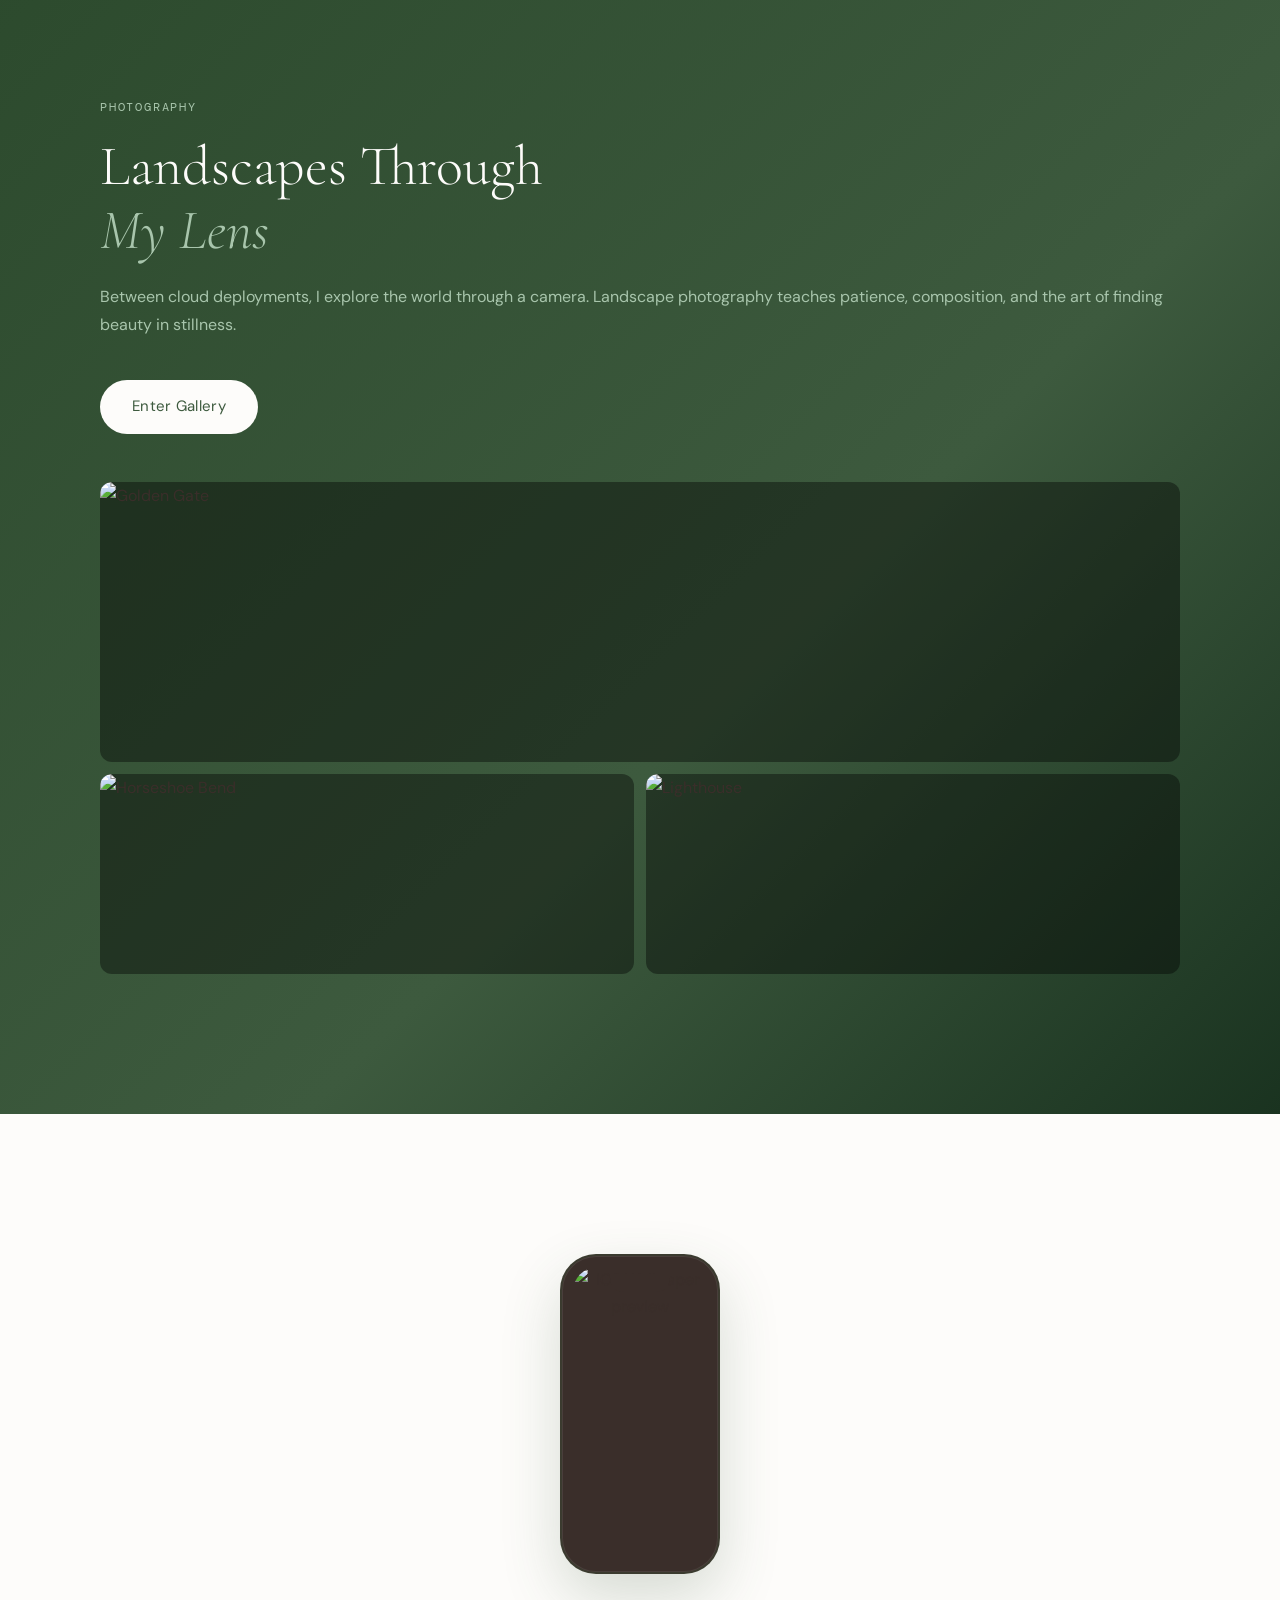
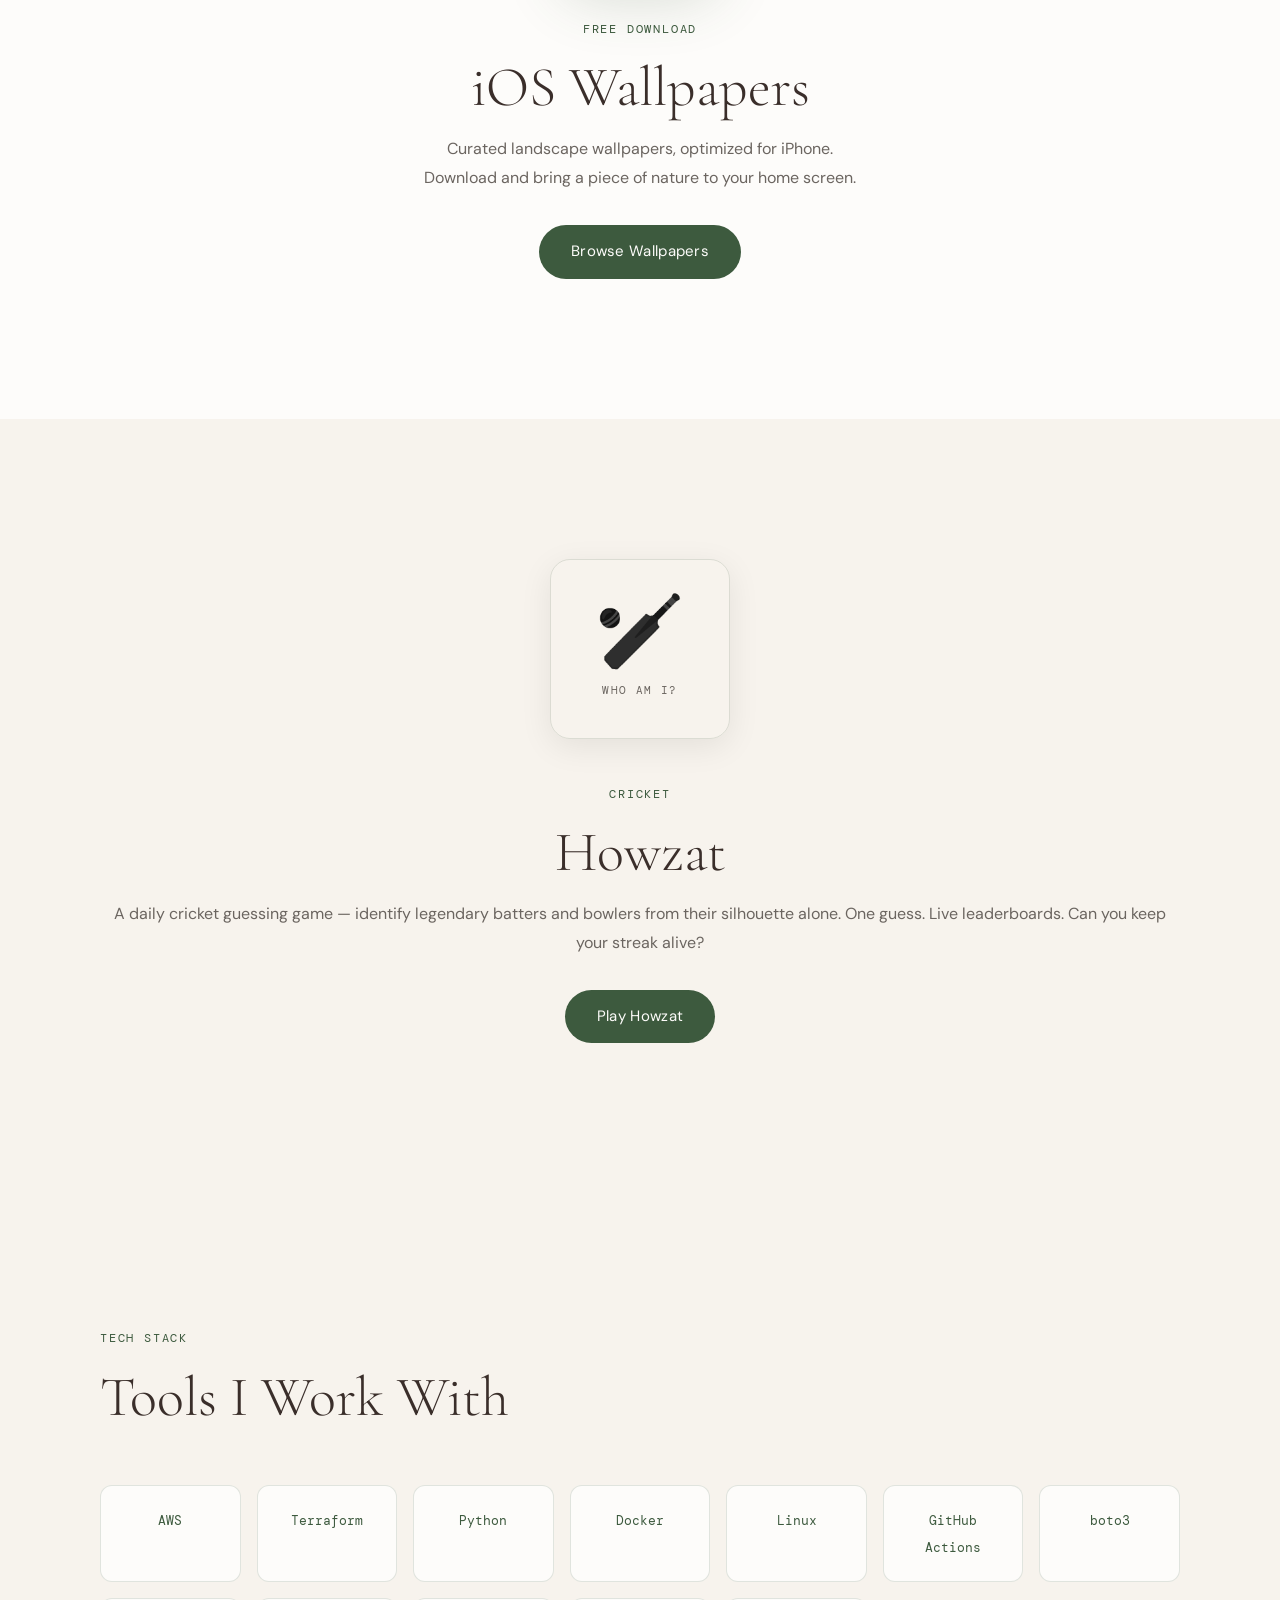
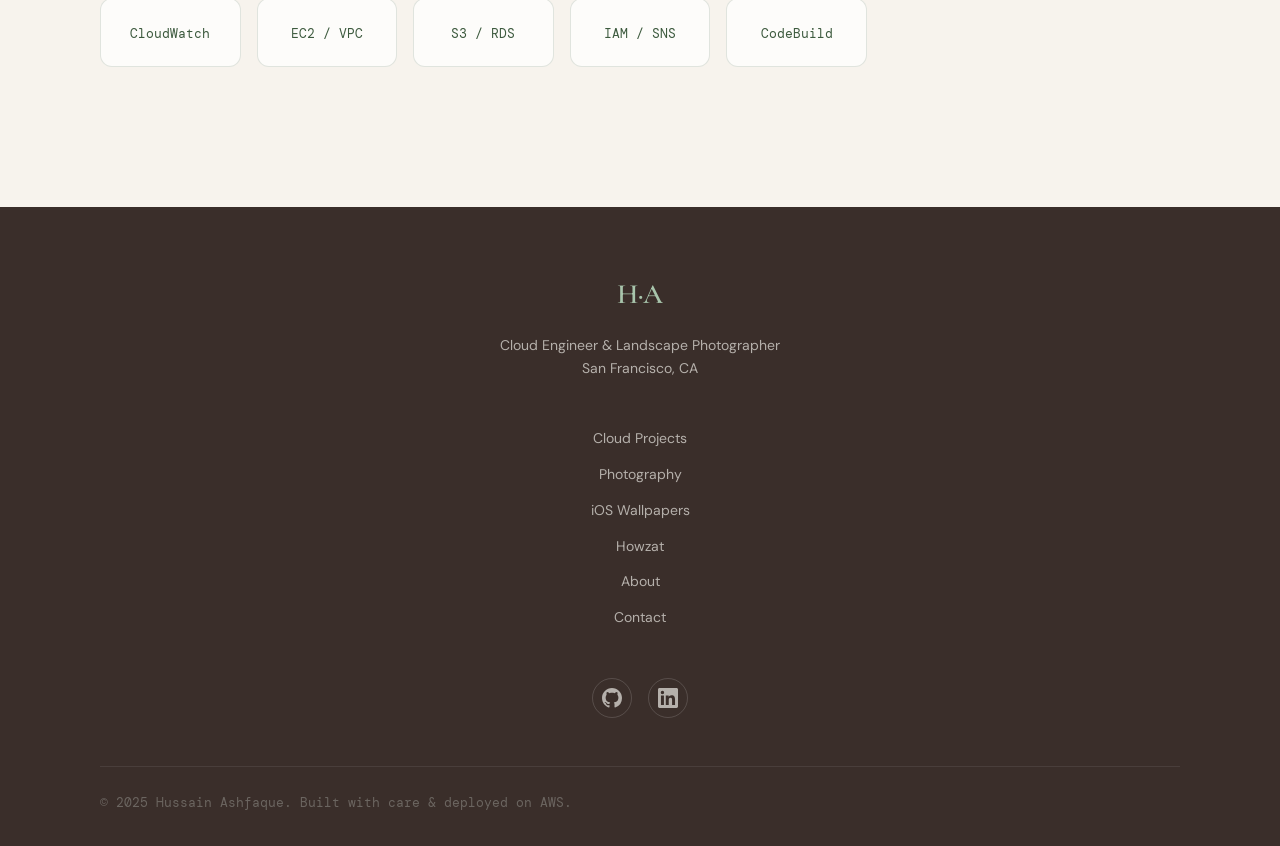
==== commit 023caffe: "Add Howzat to hero buttons and What I Do cards on homepage Co-Authored-By: Claude Sonnet 4.6 <norepl" ====
--- a/index.html
+++ b/index.html
@@ -43,6 +43,7 @@
       <div class="hero-actions fade-up delay-3">
         <a href="pages/aws.html" class="btn btn-primary">View Cloud Projects</a>
         <a href="pages/photography.html" class="btn btn-ghost">See Photography</a>
+        <a href="https://www.playhowzat.com" target="_blank" rel="noopener noreferrer" class="btn btn-ghost">Play Howzat</a>
       </div>
       <div class="hero-scroll fade-up delay-4">
         <span class="scroll-line"></span>
@@ -88,6 +89,14 @@
           <h3 class="card-title">Landscape Photography</h3>
           <p class="card-text">Capturing the quiet drama of natural landscapes — a creative pursuit that sharpens the same eye for composition I bring to cloud architecture.</p>
           <a href="pages/photography.html" class="card-link">View Gallery →</a>
+        </div>
+        <div class="card card-feature fade-up delay-3">
+          <div class="card-icon">
+            <svg width="32" height="32" viewBox="0 0 32 32" fill="none"><path d="M8 24L24 8M8 8l4 4M20 20l4 4M14 10l8 8" stroke="currentColor" stroke-width="1.5" stroke-linecap="round" stroke-linejoin="round"/><circle cx="6" cy="26" r="2.5" stroke="currentColor" stroke-width="1.5"/></svg>
+          </div>
+          <h3 class="card-title">Howzat — Cricket Game</h3>
+          <p class="card-text">A daily cricket challenge where you identify legendary batters and bowlers from their silhouette alone. One guess per day, live leaderboards, and a running win streak to defend.</p>
+          <a href="pages/howzat.html" class="card-link">Learn More →</a>
         </div>
       </div>
     </div>
--- a/css/main.css
+++ b/css/main.css
@@ -341,7 +341,7 @@
 .what-i-do { background: var(--bg); }
 .cards-grid {
   display: grid;
-  grid-template-columns: repeat(auto-fit, minmax(300px, 1fr));
+  grid-template-columns: repeat(auto-fit, minmax(260px, 1fr));
   gap: 28px;
   margin-top: 56px;
 }
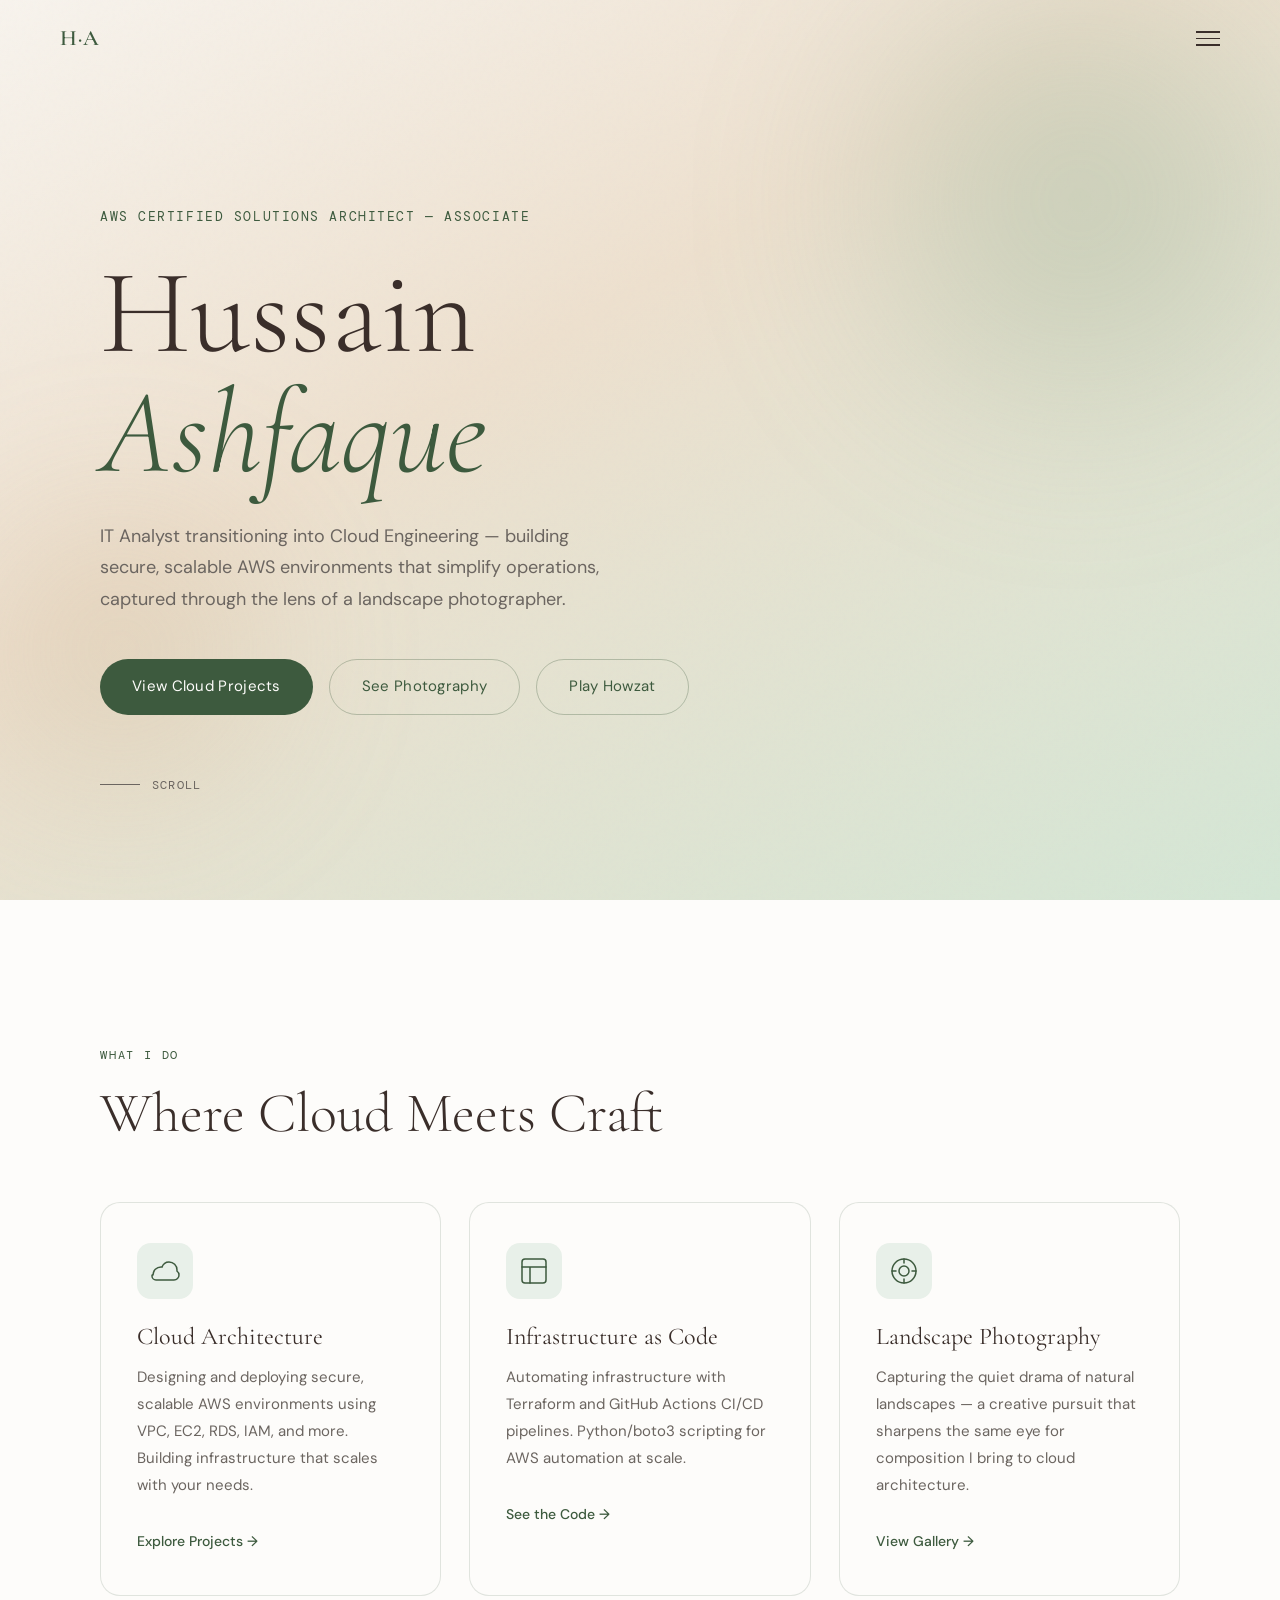
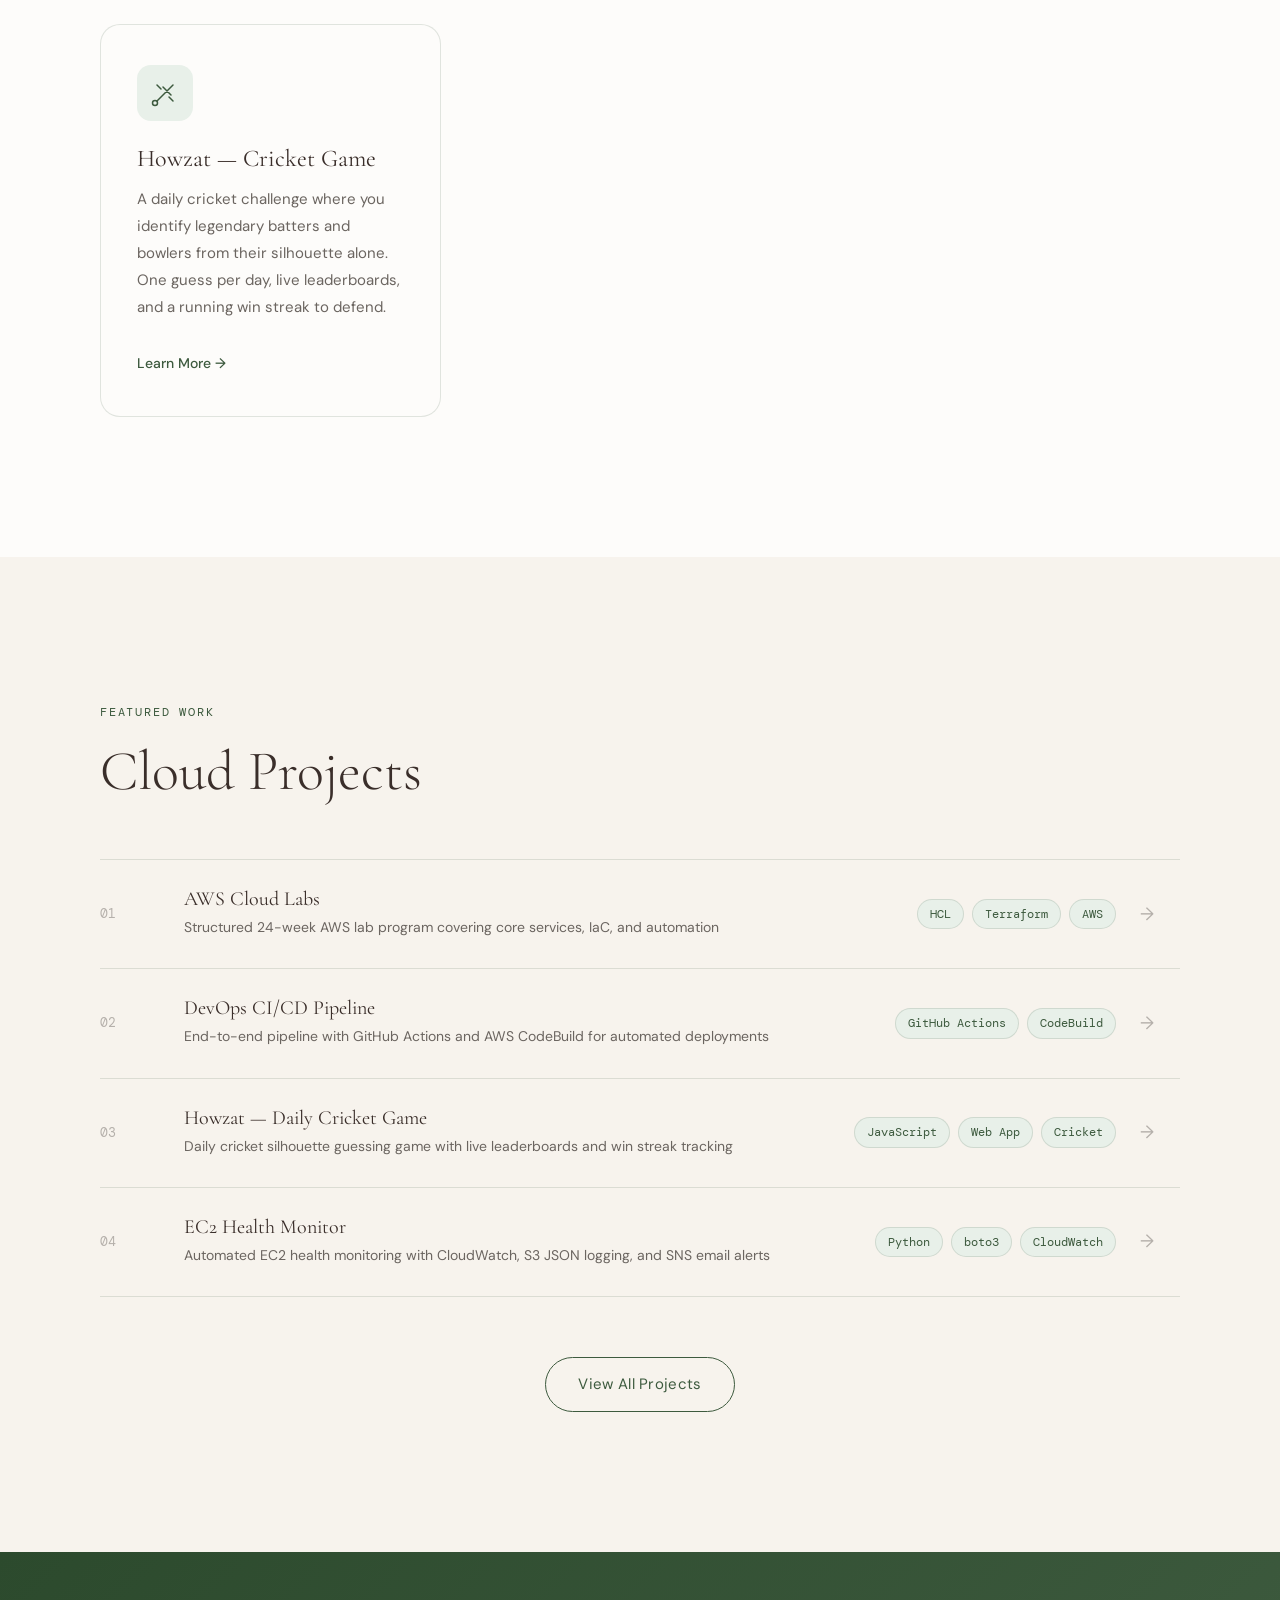
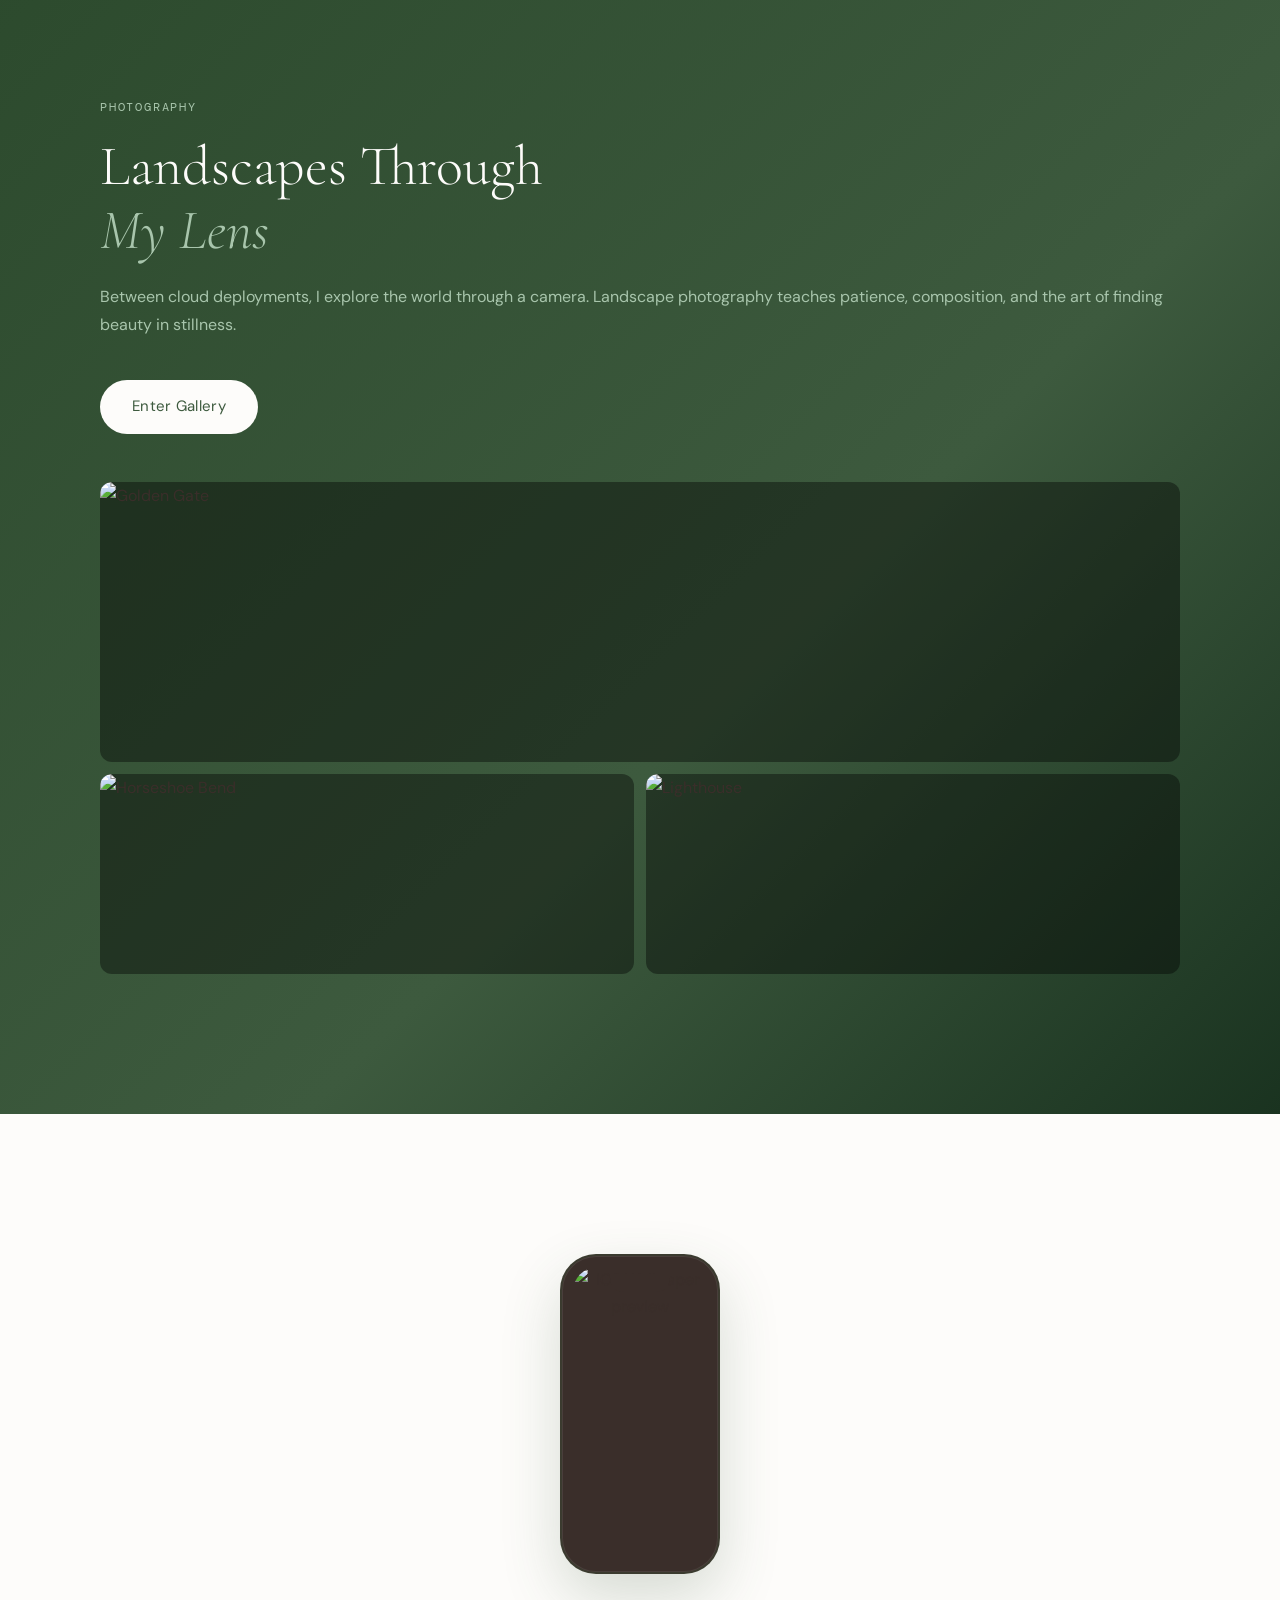
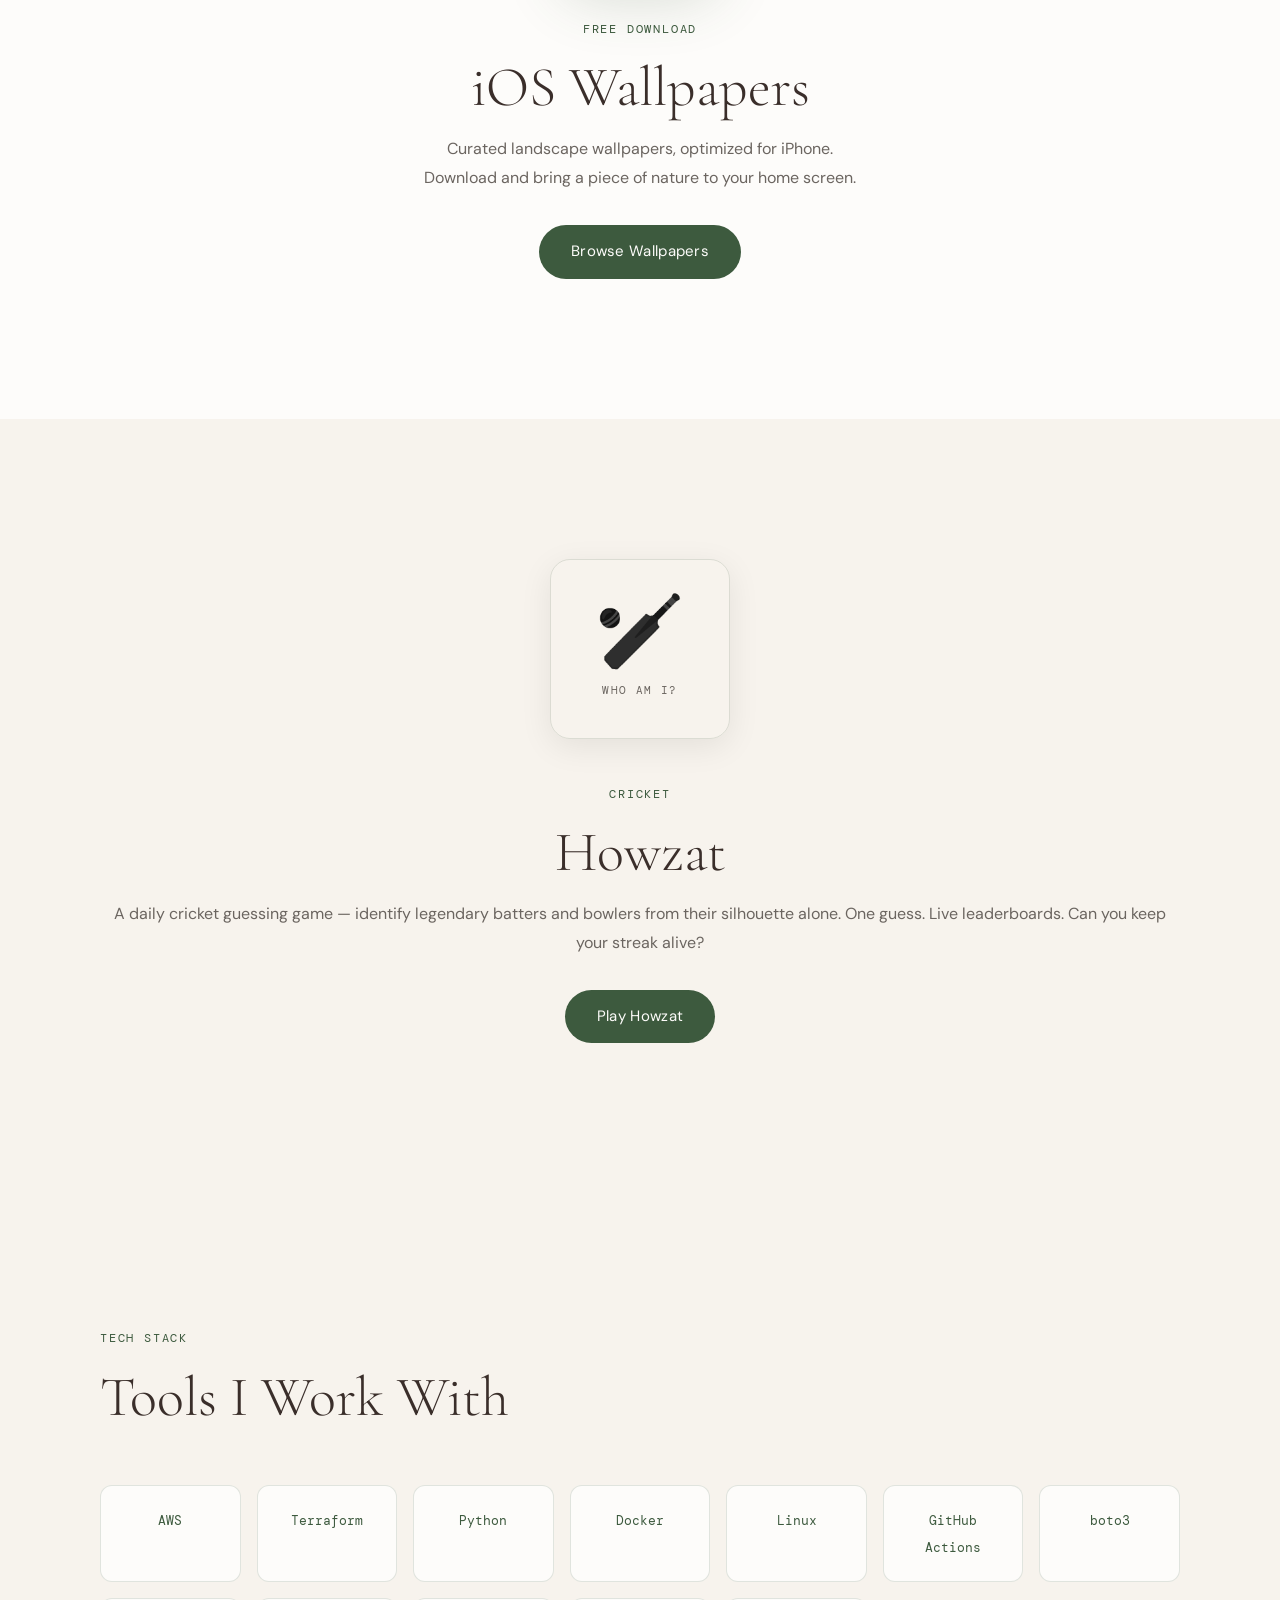
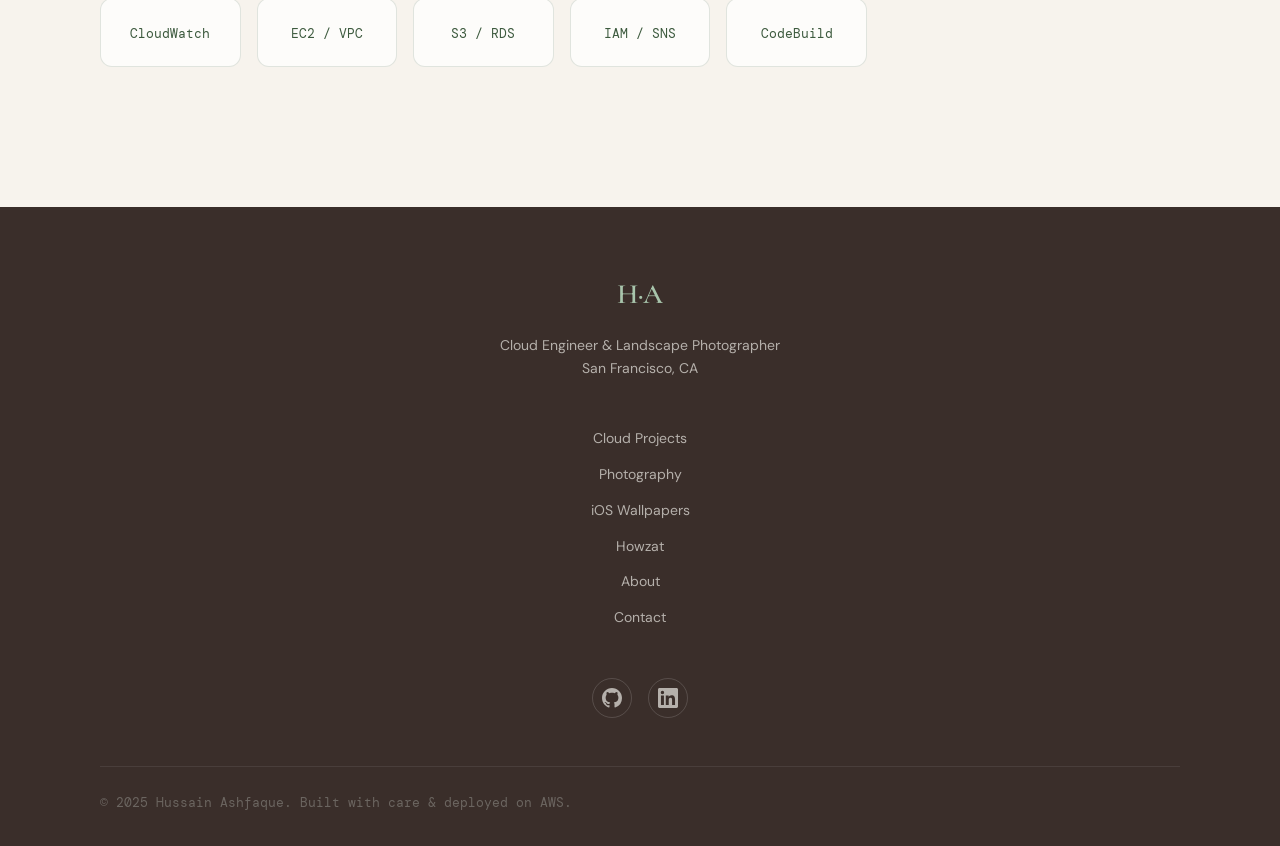
==== commit fa8b5021: "Replace Bucket with Terraform with Howzat project on Cloud Projects page and homepage strip Co-Autho" ====
--- a/index.html
+++ b/index.html
@@ -135,14 +135,14 @@
           <div class="project-arrow">→</div>
         </a>
 
-        <a href="pages/aws.html" class="project-row fade-up delay-2">
+        <a href="pages/howzat.html" class="project-row fade-up delay-2">
           <div class="project-num">03</div>
           <div class="project-info">
-            <h3>Bucket with Terraform</h3>
-            <p>Terraform-provisioned S3 infrastructure demonstrating Infrastructure as Code fundamentals</p>
-          </div>
-          <div class="project-tags">
-            <span class="tag">Terraform</span><span class="tag">S3</span><span class="tag">IaC</span>
+            <h3>Howzat — Daily Cricket Game</h3>
+            <p>Daily cricket silhouette guessing game with live leaderboards and win streak tracking</p>
+          </div>
+          <div class="project-tags">
+            <span class="tag">JavaScript</span><span class="tag">Web App</span><span class="tag">Cricket</span>
           </div>
           <div class="project-arrow">→</div>
         </a>
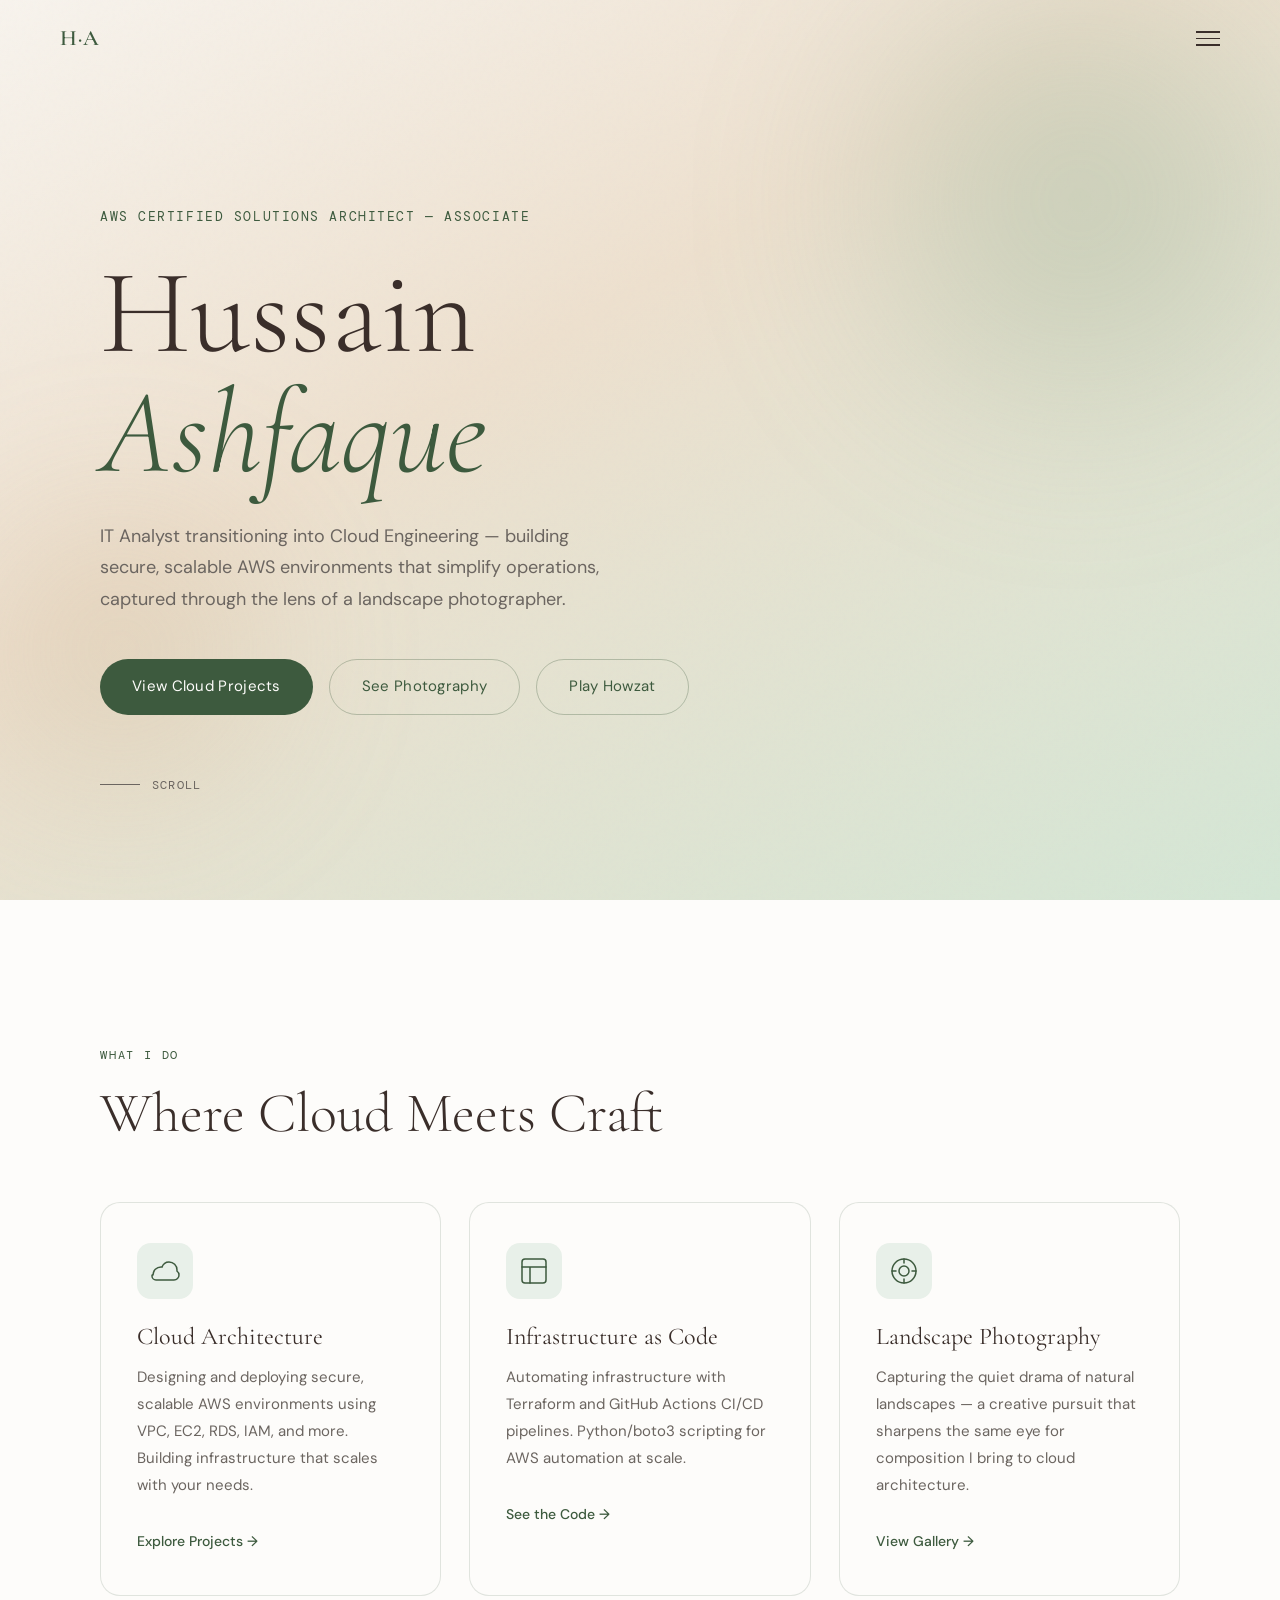
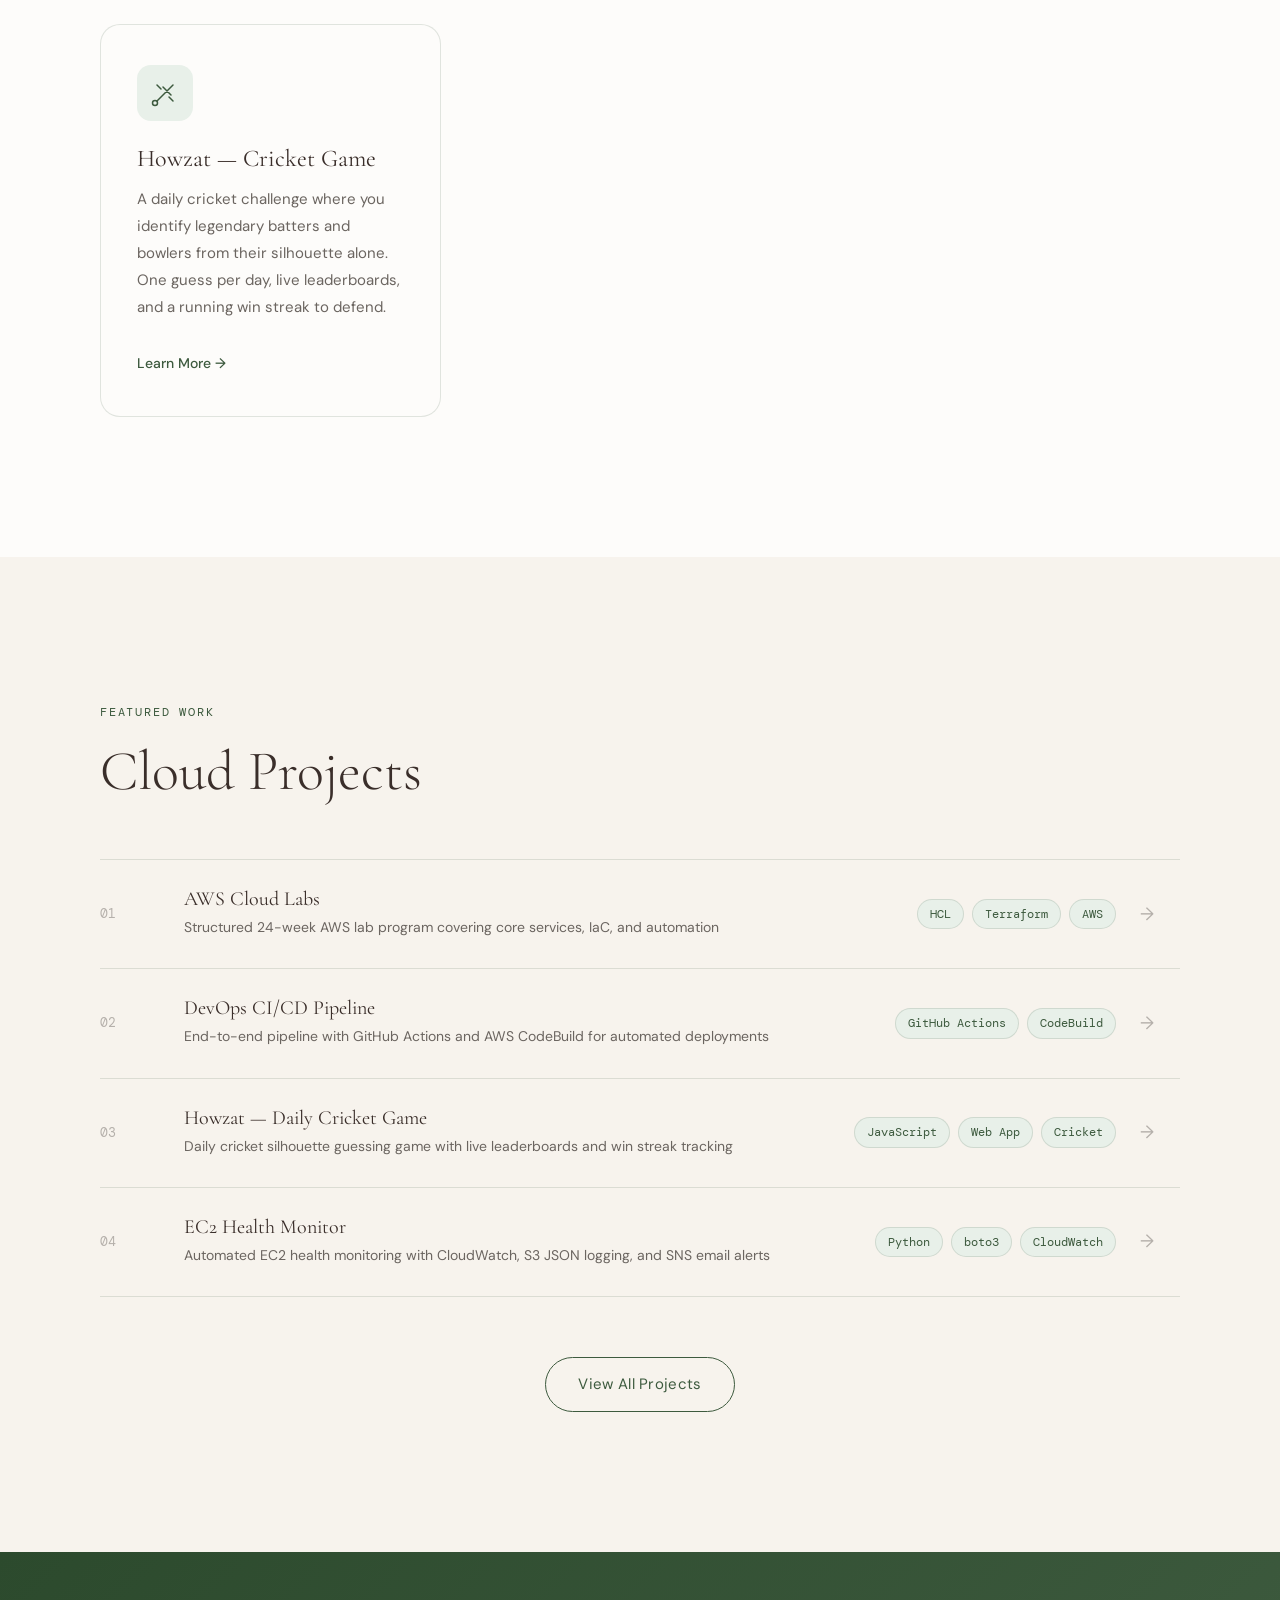
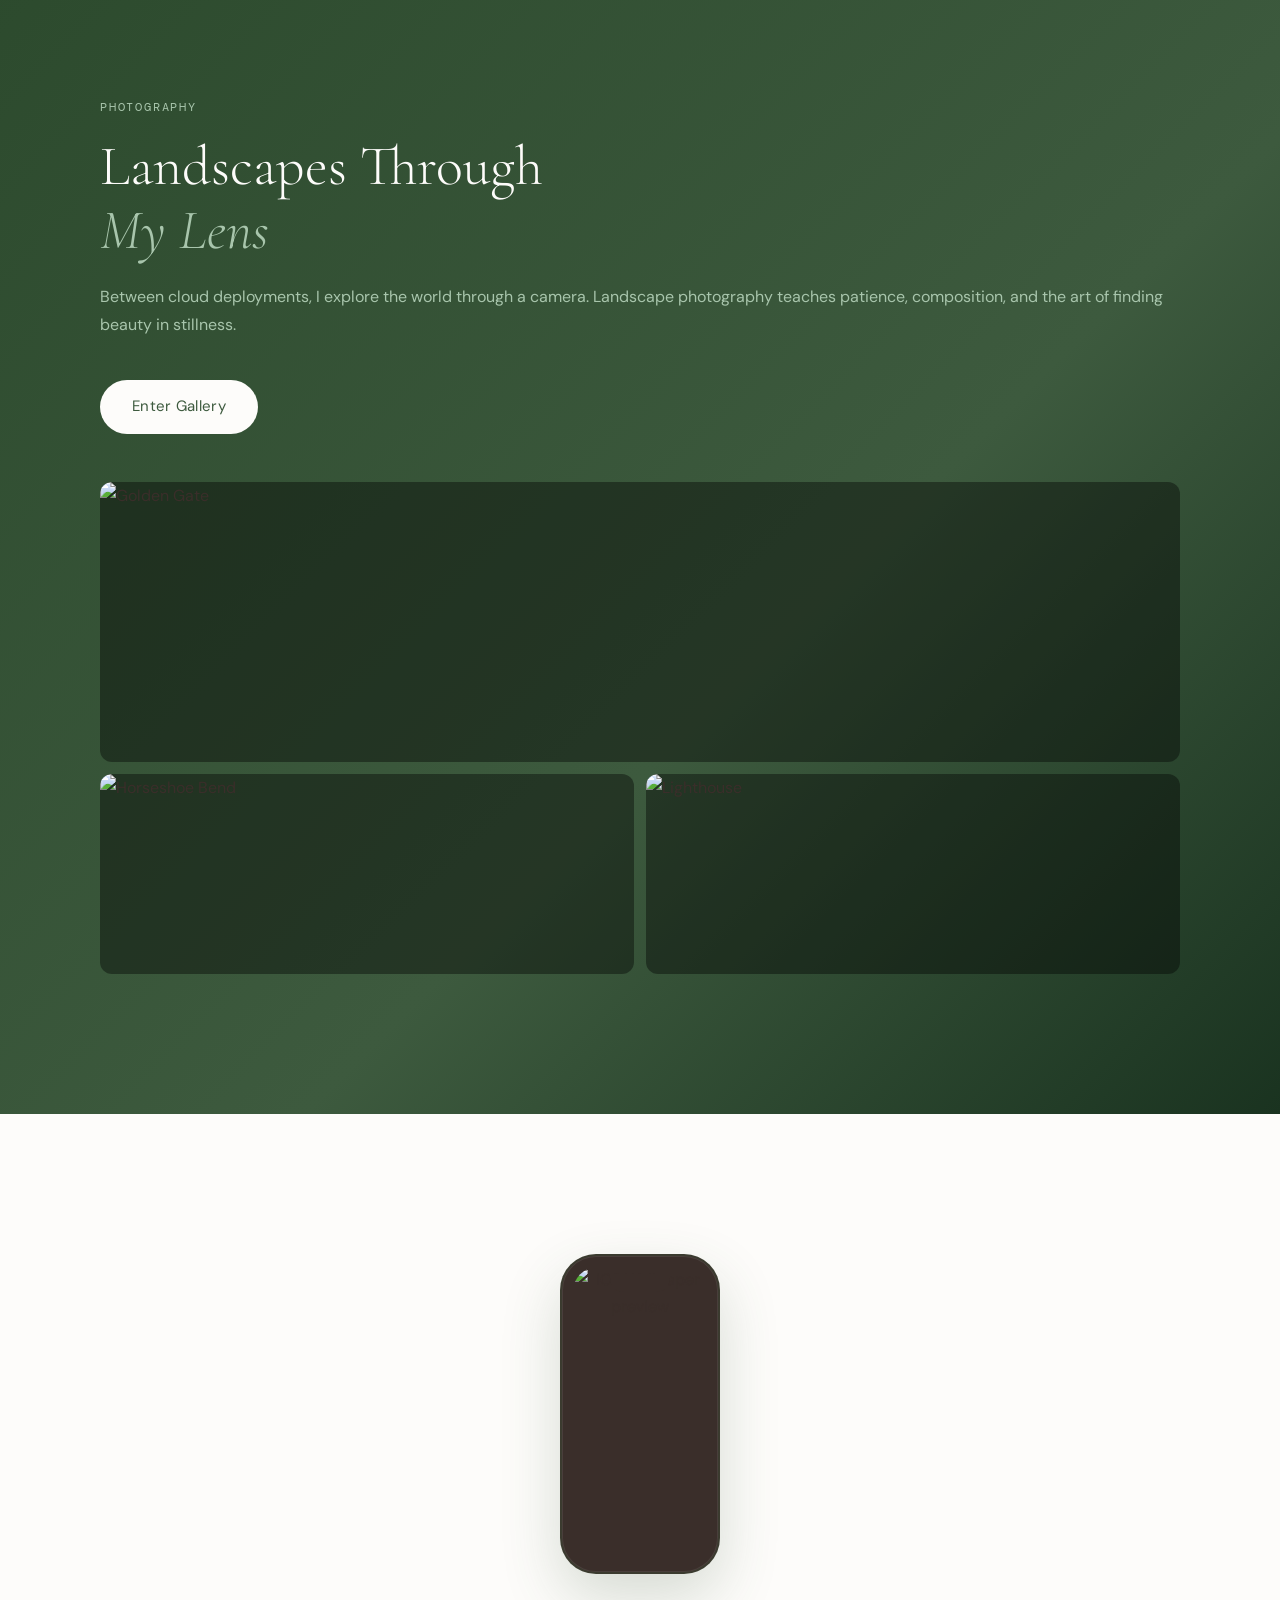
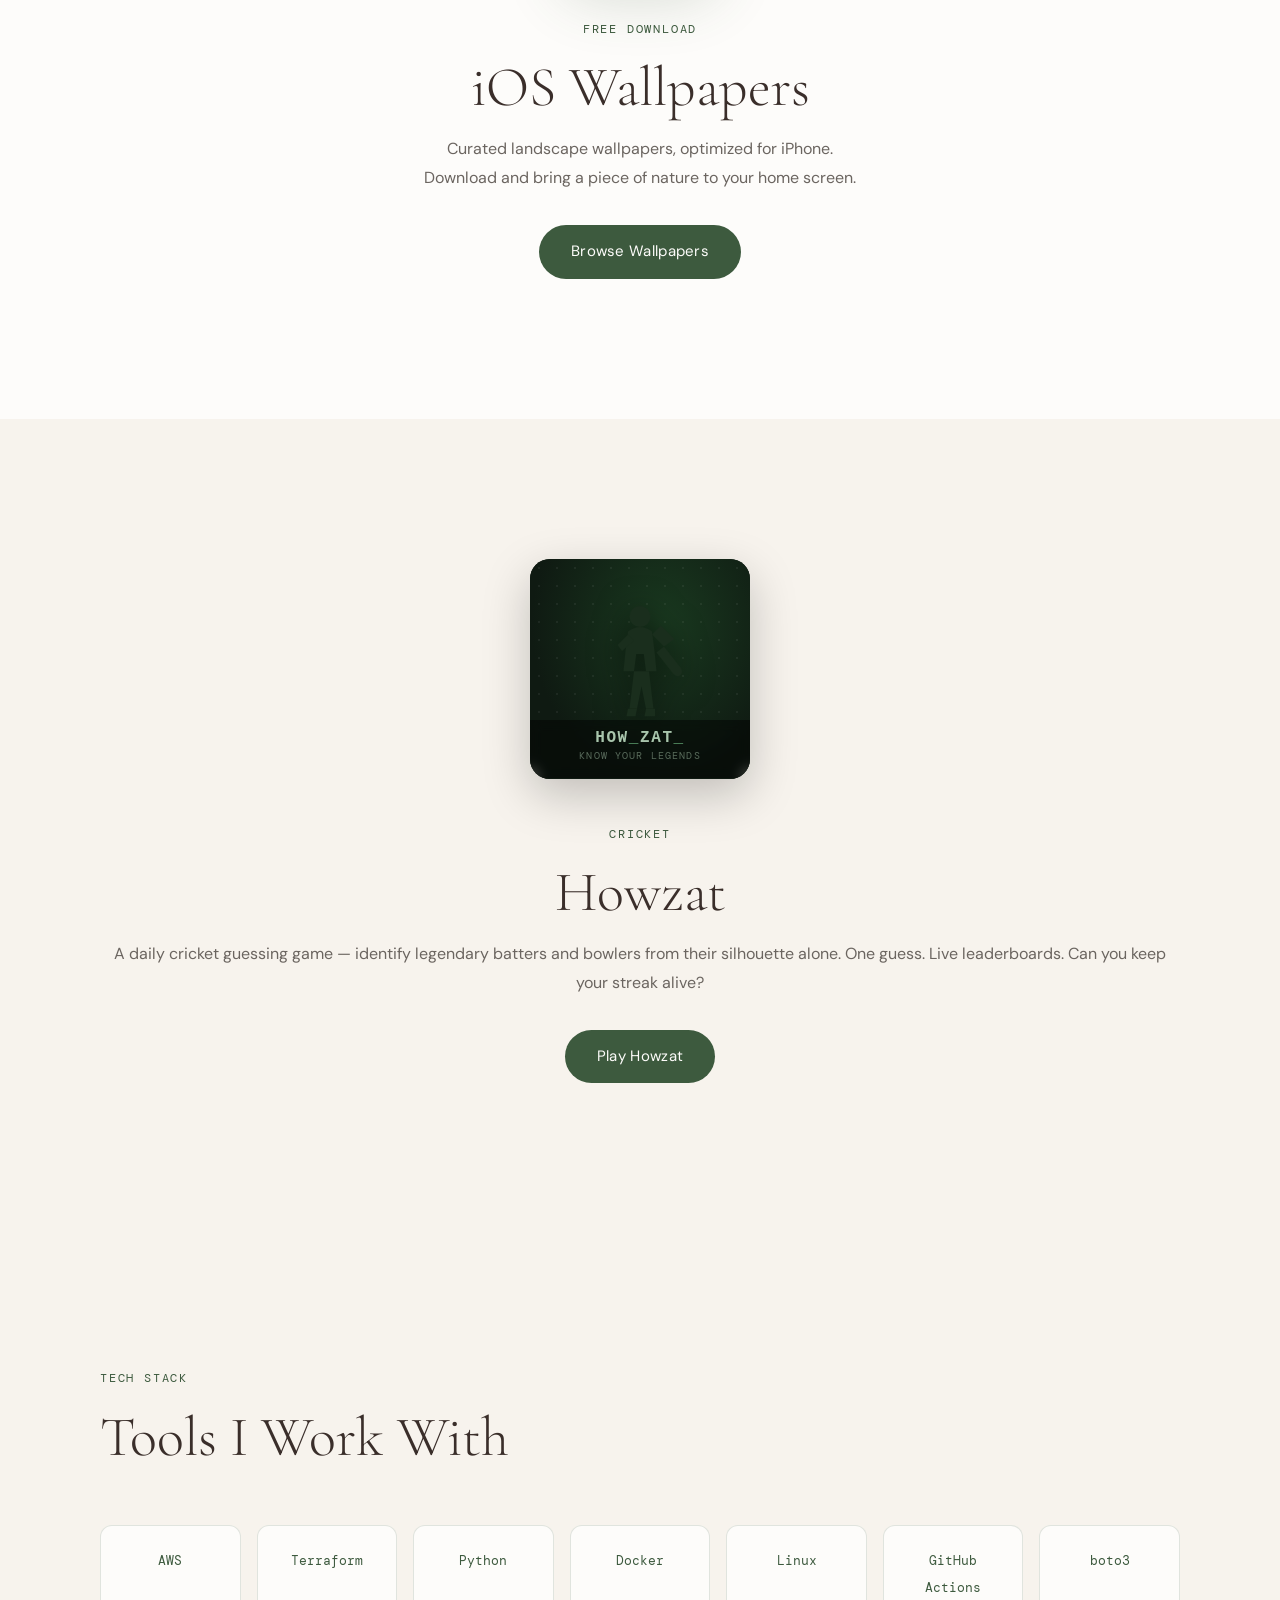
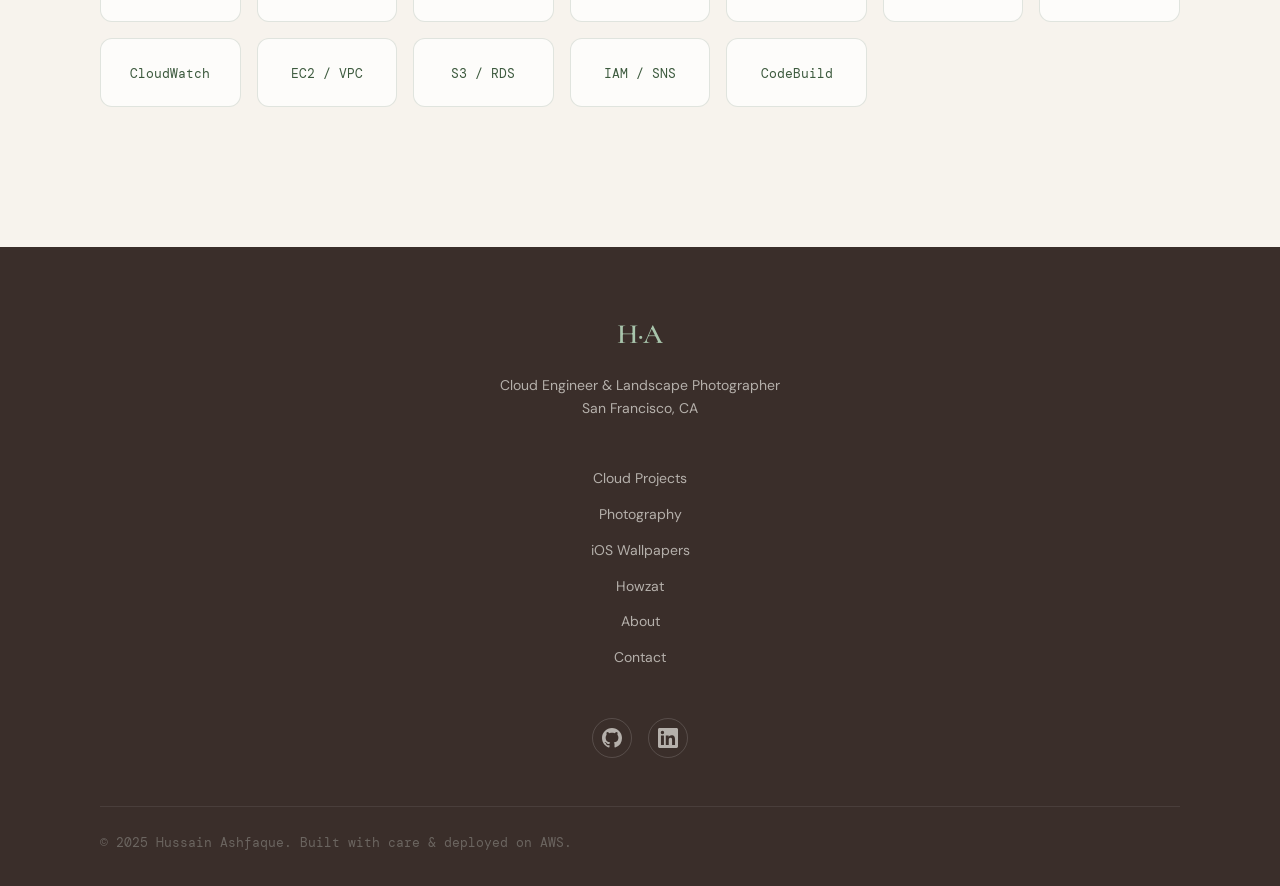
==== commit 6e9adb2d: "Redesign Howzat homepage thumbnail with cricket silhouette and change live badge to red Co-Authored-" ====
--- a/index.html
+++ b/index.html
@@ -216,9 +216,31 @@
     <div class="container">
       <div class="howzat-cta-inner fade-up">
         <div class="howzat-visual">
-          <div class="howzat-card">
-            <div class="howzat-silhouette">🏏</div>
-            <p class="howzat-card-label">Who am I?</p>
+          <div class="howzat-thumb">
+            <div class="howzat-thumb-bg">
+              <div class="howzat-thumb-dots"></div>
+            </div>
+            <svg class="howzat-thumb-player" viewBox="0 0 120 180" fill="none" xmlns="http://www.w3.org/2000/svg" aria-hidden="true">
+              <!-- Head -->
+              <circle cx="60" cy="22" r="14" fill="currentColor"/>
+              <!-- Body -->
+              <path d="M44 42 Q40 70 38 95 L52 95 L55 72 L65 72 L68 95 L82 95 Q80 70 76 42 Q68 36 60 36 Q52 36 44 42Z" fill="currentColor"/>
+              <!-- Back arm holding bat -->
+              <path d="M76 46 L92 62 L106 52 L88 34Z" fill="currentColor"/>
+              <!-- Bat blade -->
+              <path d="M92 62 L114 90 Q118 96 114 100 Q110 104 104 98 L82 70Z" fill="currentColor"/>
+              <!-- Front arm -->
+              <path d="M44 46 L30 60 L36 68 L52 54Z" fill="currentColor"/>
+              <!-- Legs -->
+              <path d="M52 95 L46 145 L56 145 L62 115 L68 145 L78 145 L72 95Z" fill="currentColor"/>
+              <!-- Feet -->
+              <path d="M44 145 L56 145 L54 155 L42 155Z" fill="currentColor"/>
+              <path d="M68 145 L80 145 L80 155 L66 155Z" fill="currentColor"/>
+            </svg>
+            <div class="howzat-thumb-label">
+              <span class="howzat-thumb-title">HOW<span>_</span>ZAT<span>_</span></span>
+              <span class="howzat-thumb-sub">Know Your Legends</span>
+            </div>
           </div>
         </div>
         <div class="howzat-text">
--- a/css/main.css
+++ b/css/main.css
@@ -552,25 +552,60 @@
   flex-shrink: 0;
   display: flex; align-items: center; justify-content: center;
 }
-.howzat-card {
-  width: 180px; height: 180px;
-  background: var(--surface);
-  border: 1px solid var(--border);
+.howzat-thumb {
+  width: 220px; height: 220px;
   border-radius: var(--radius-lg);
+  background: #0f1a12;
+  position: relative;
+  overflow: hidden;
   display: flex; flex-direction: column;
-  align-items: center; justify-content: center;
-  gap: 12px;
-  box-shadow: 0 8px 32px rgba(0,0,0,0.08);
+  align-items: center; justify-content: flex-end;
+  box-shadow: 0 16px 48px rgba(0,0,0,0.22);
   transition: transform var(--transition);
 }
-.howzat-cta-inner:hover .howzat-card { transform: rotate(3deg) translateY(-6px); }
-.howzat-silhouette { font-size: 72px; line-height: 1; filter: grayscale(1) brightness(0.3); }
-.howzat-card-label {
+.howzat-cta-inner:hover .howzat-thumb { transform: rotate(-2deg) translateY(-6px); }
+.howzat-thumb-bg {
+  position: absolute; inset: 0;
+  background: radial-gradient(ellipse at 60% 30%, #1a3a20 0%, #0f1a12 70%);
+}
+.howzat-thumb-dots {
+  position: absolute; inset: 0;
+  background-image: radial-gradient(circle, rgba(255,255,255,0.06) 1px, transparent 1px);
+  background-size: 18px 18px;
+}
+.howzat-thumb-player {
+  position: absolute;
+  bottom: 44px;
+  width: 90px;
+  color: #1a2e1d;
+  filter: drop-shadow(0 4px 16px rgba(0,0,0,0.5));
+  transition: transform var(--transition);
+}
+.howzat-cta-inner:hover .howzat-thumb-player { transform: translateY(-4px); }
+.howzat-thumb-label {
+  position: relative;
+  width: 100%;
+  padding: 10px 16px 14px;
+  background: rgba(0,0,0,0.45);
+  backdrop-filter: blur(6px);
+  -webkit-backdrop-filter: blur(6px);
+  display: flex; flex-direction: column; gap: 2px;
+}
+.howzat-thumb-title {
   font-family: var(--font-mono);
-  font-size: 0.7rem;
+  font-size: 1rem;
+  font-weight: 700;
+  letter-spacing: 0.1em;
+  color: #a8c5ac;
+  line-height: 1;
+}
+.howzat-thumb-title span { color: #5a9a6a; }
+.howzat-thumb-sub {
+  font-family: var(--font-mono);
+  font-size: 0.6rem;
   letter-spacing: 0.12em;
   text-transform: uppercase;
-  color: var(--text-muted);
+  color: rgba(168,197,172,0.5);
 }
 .howzat-text { flex: 1; }
 .howzat-text .section-title { margin-bottom: 16px; }
@@ -719,6 +754,28 @@
 .aws-card-body h3 { font-size: 20px; margin-bottom: 10px; }
 .aws-card-body p { font-size: 14px; line-height: 1.75; margin-bottom: 20px; }
 .aws-card-tags { display: flex; gap: 8px; flex-wrap: wrap; margin-bottom: 24px; }
+.live-badge {
+  display: inline-flex; align-items: center; gap: 5px;
+  padding: 3px 10px;
+  border-radius: 100px;
+  font-family: var(--font-mono);
+  font-size: 11px;
+  letter-spacing: 0.06em;
+  color: #9b1c1c;
+  background: #fee2e2;
+  border: 1px solid #fca5a5;
+}
+.live-dot {
+  width: 6px; height: 6px;
+  border-radius: 50%;
+  background: #ef4444;
+  animation: live-pulse 1.8s ease-in-out infinite;
+}
+@keyframes live-pulse {
+  0%, 100% { opacity: 1; transform: scale(1); }
+  50% { opacity: 0.4; transform: scale(0.75); }
+}
+
 .aws-card-footer {
   padding: 20px 32px;
   border-top: 1px solid var(--border);
